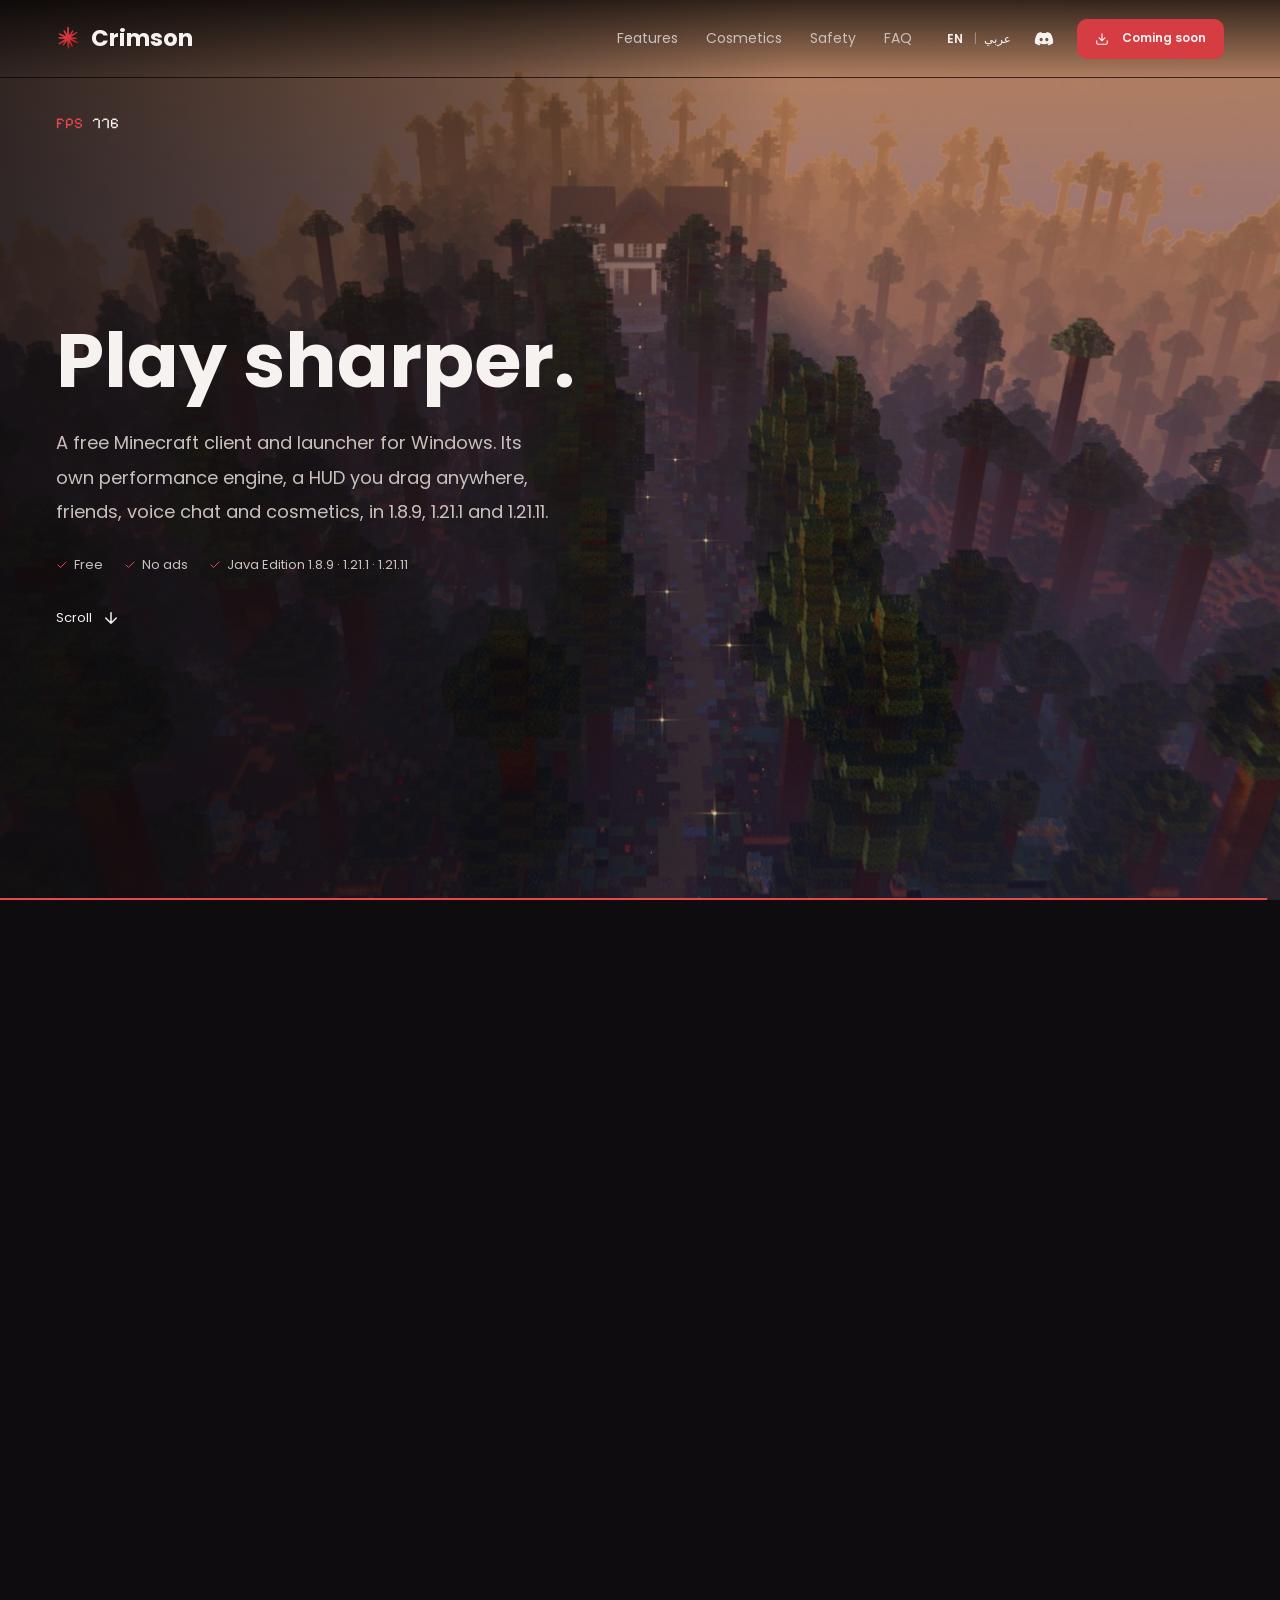
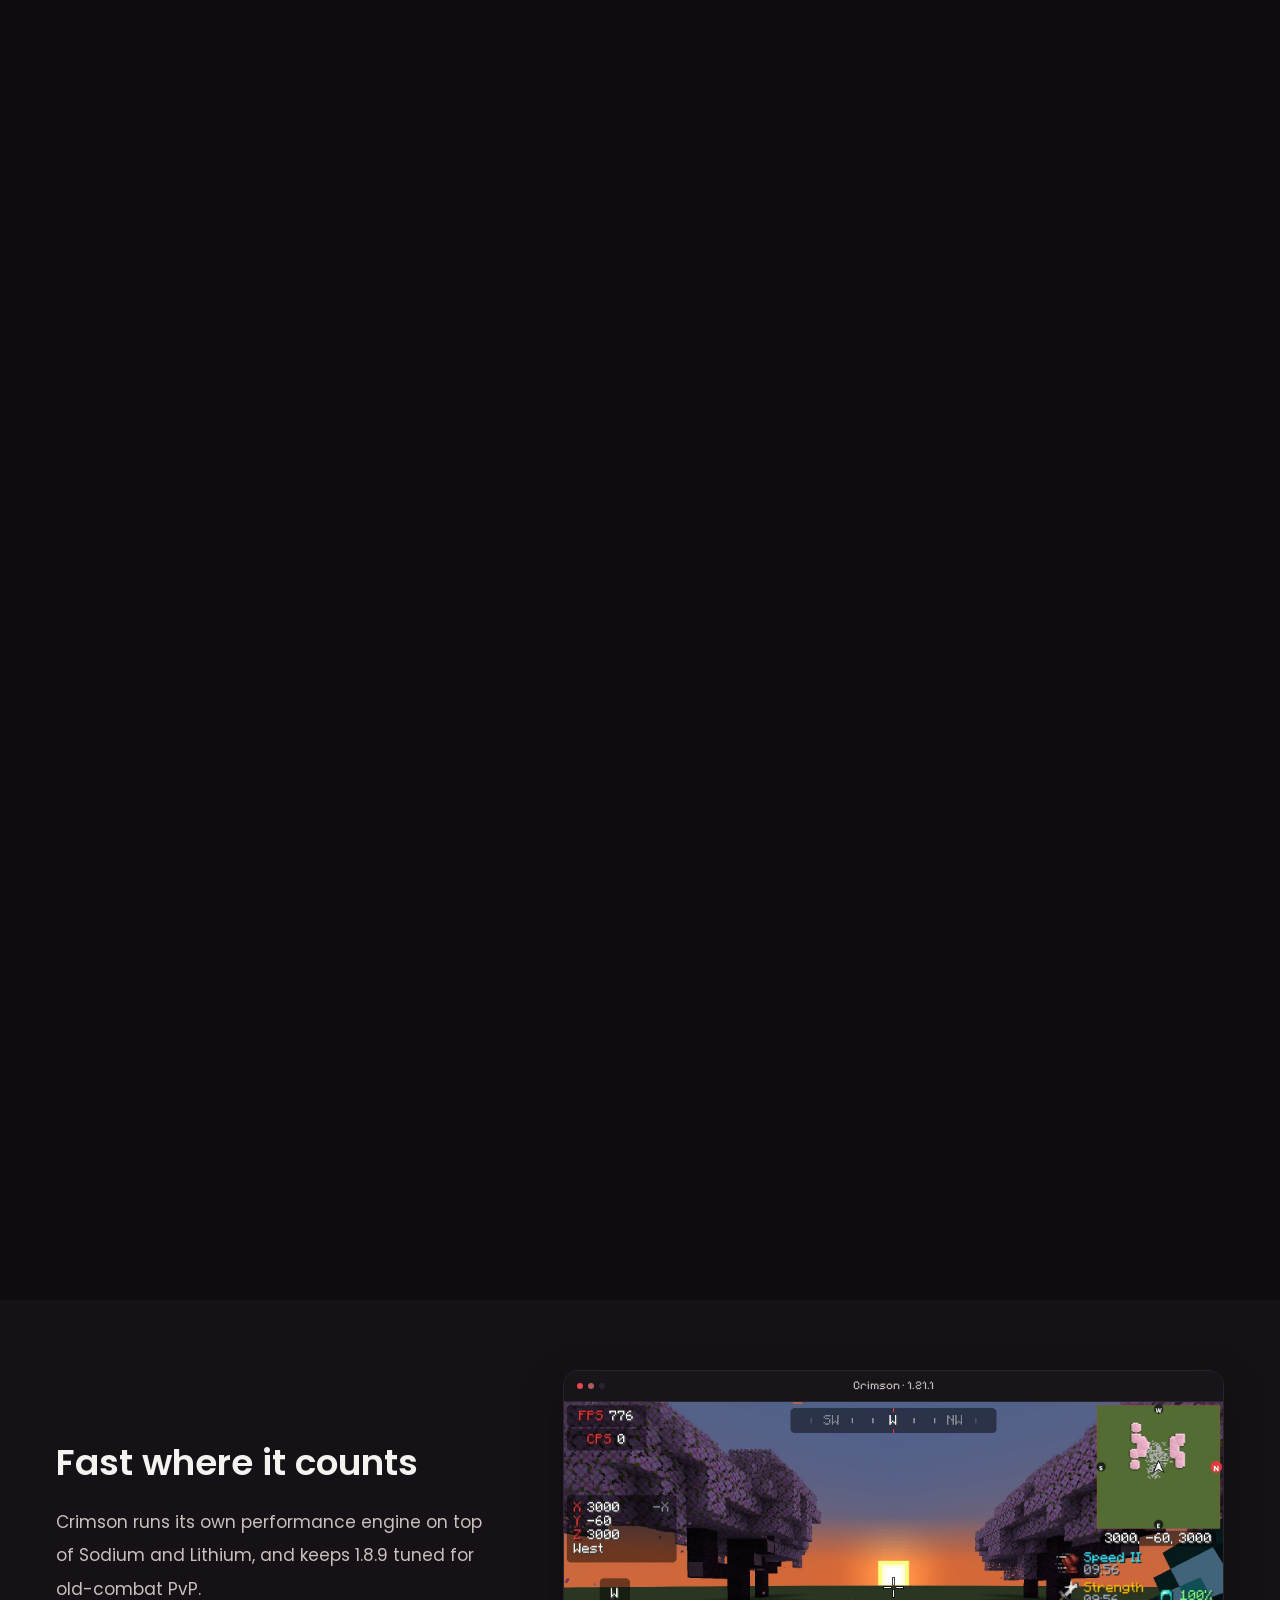
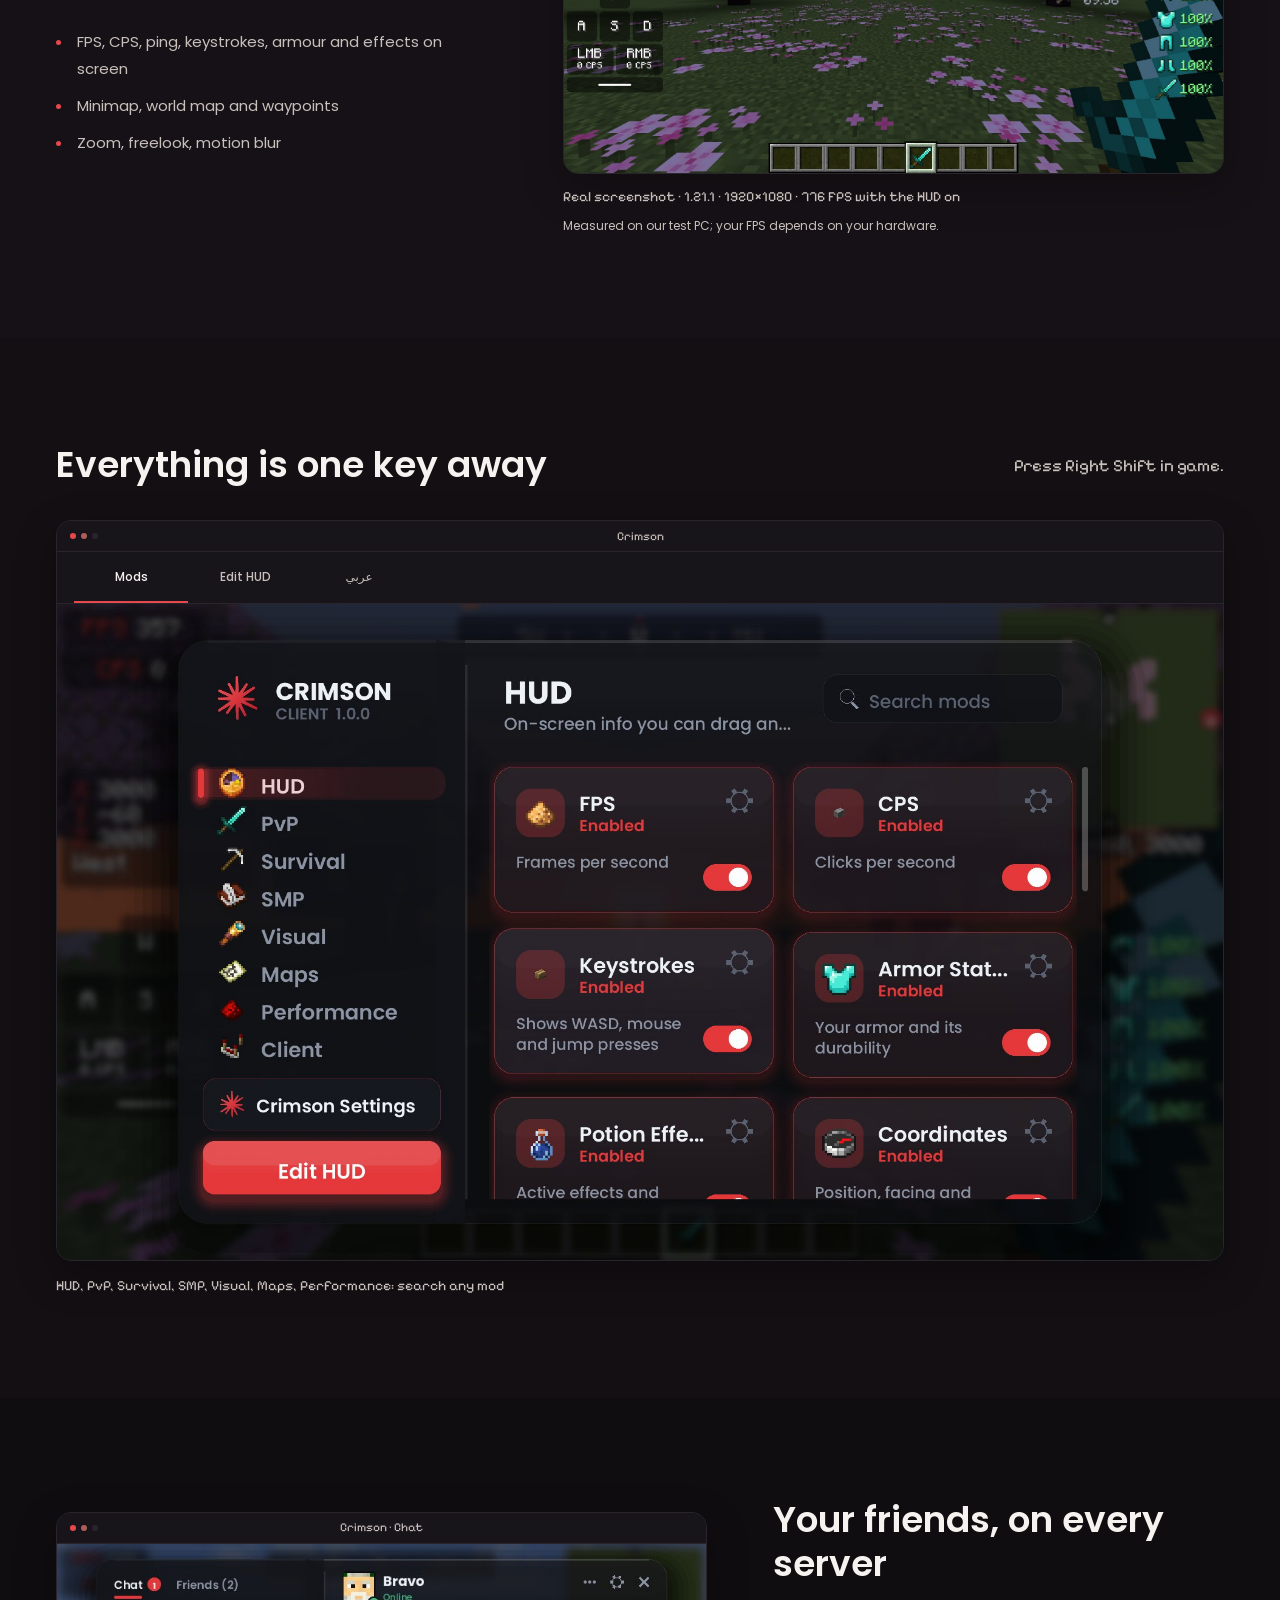
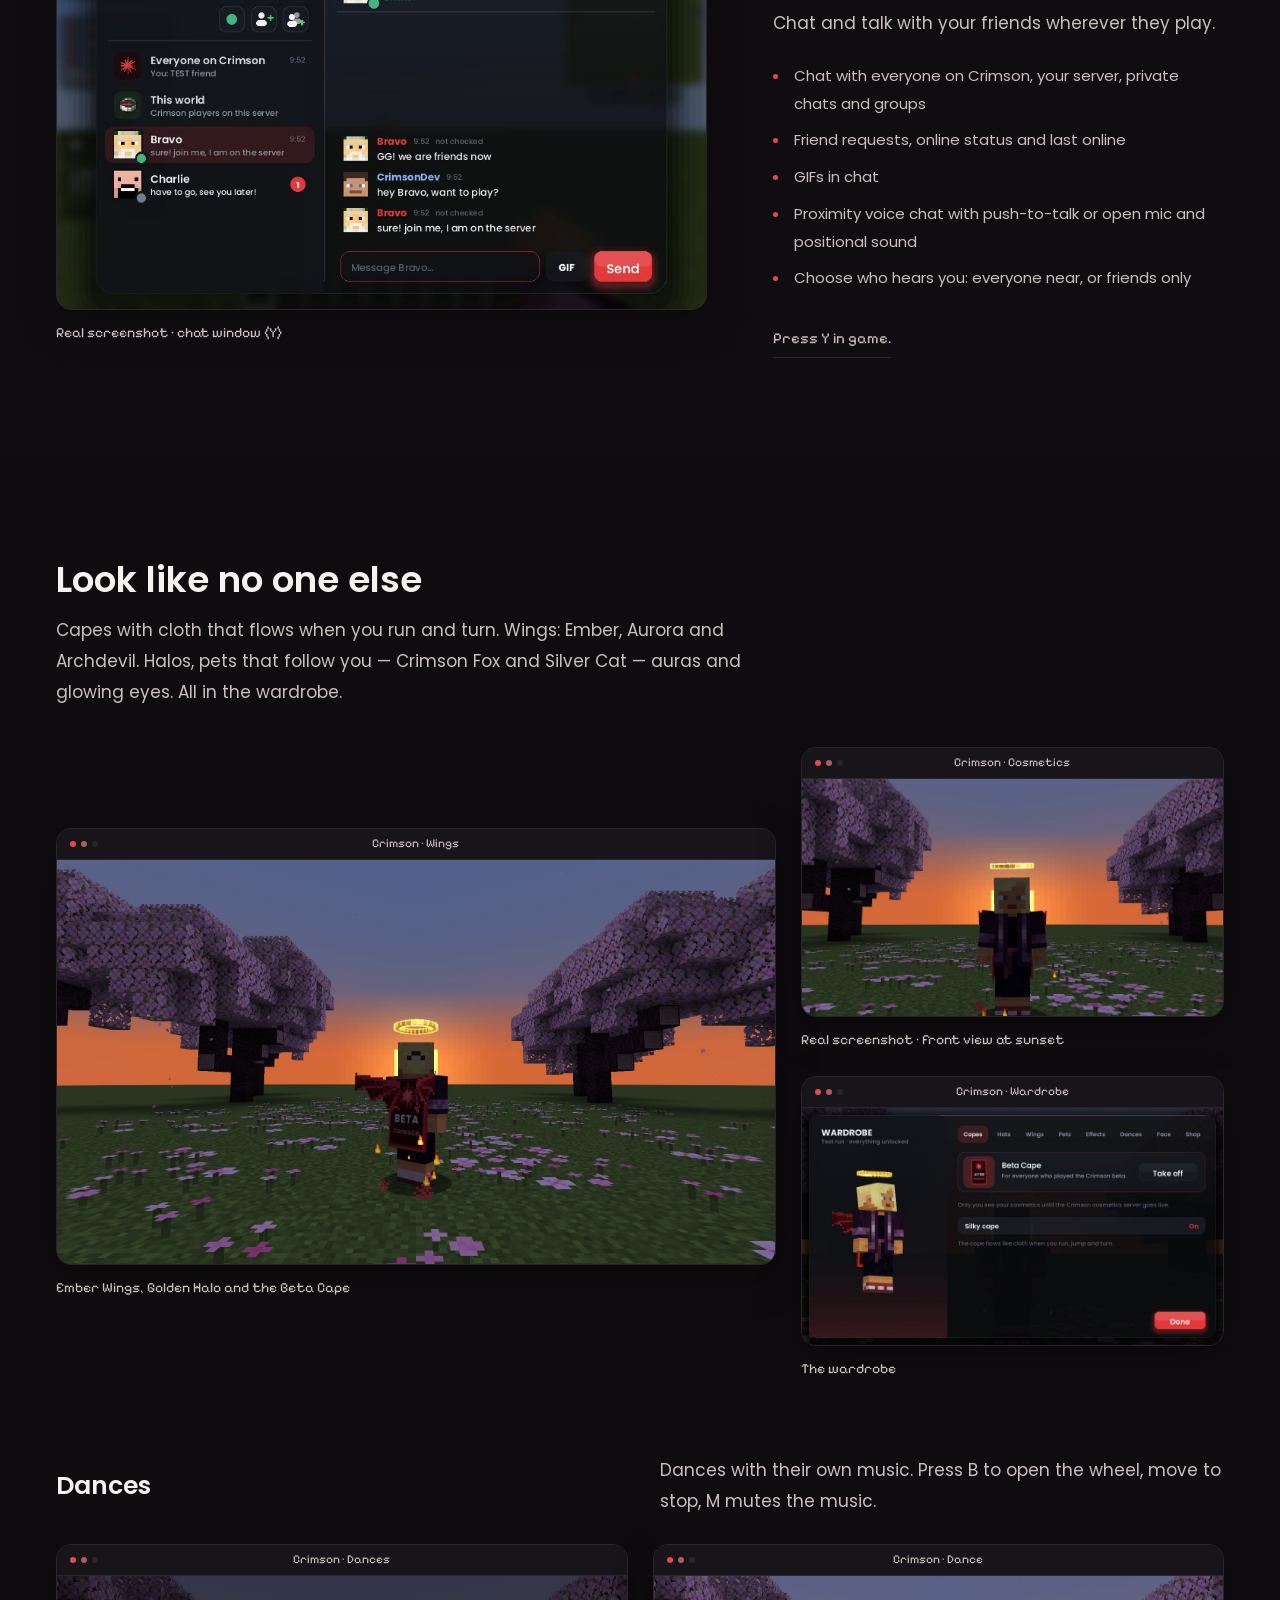
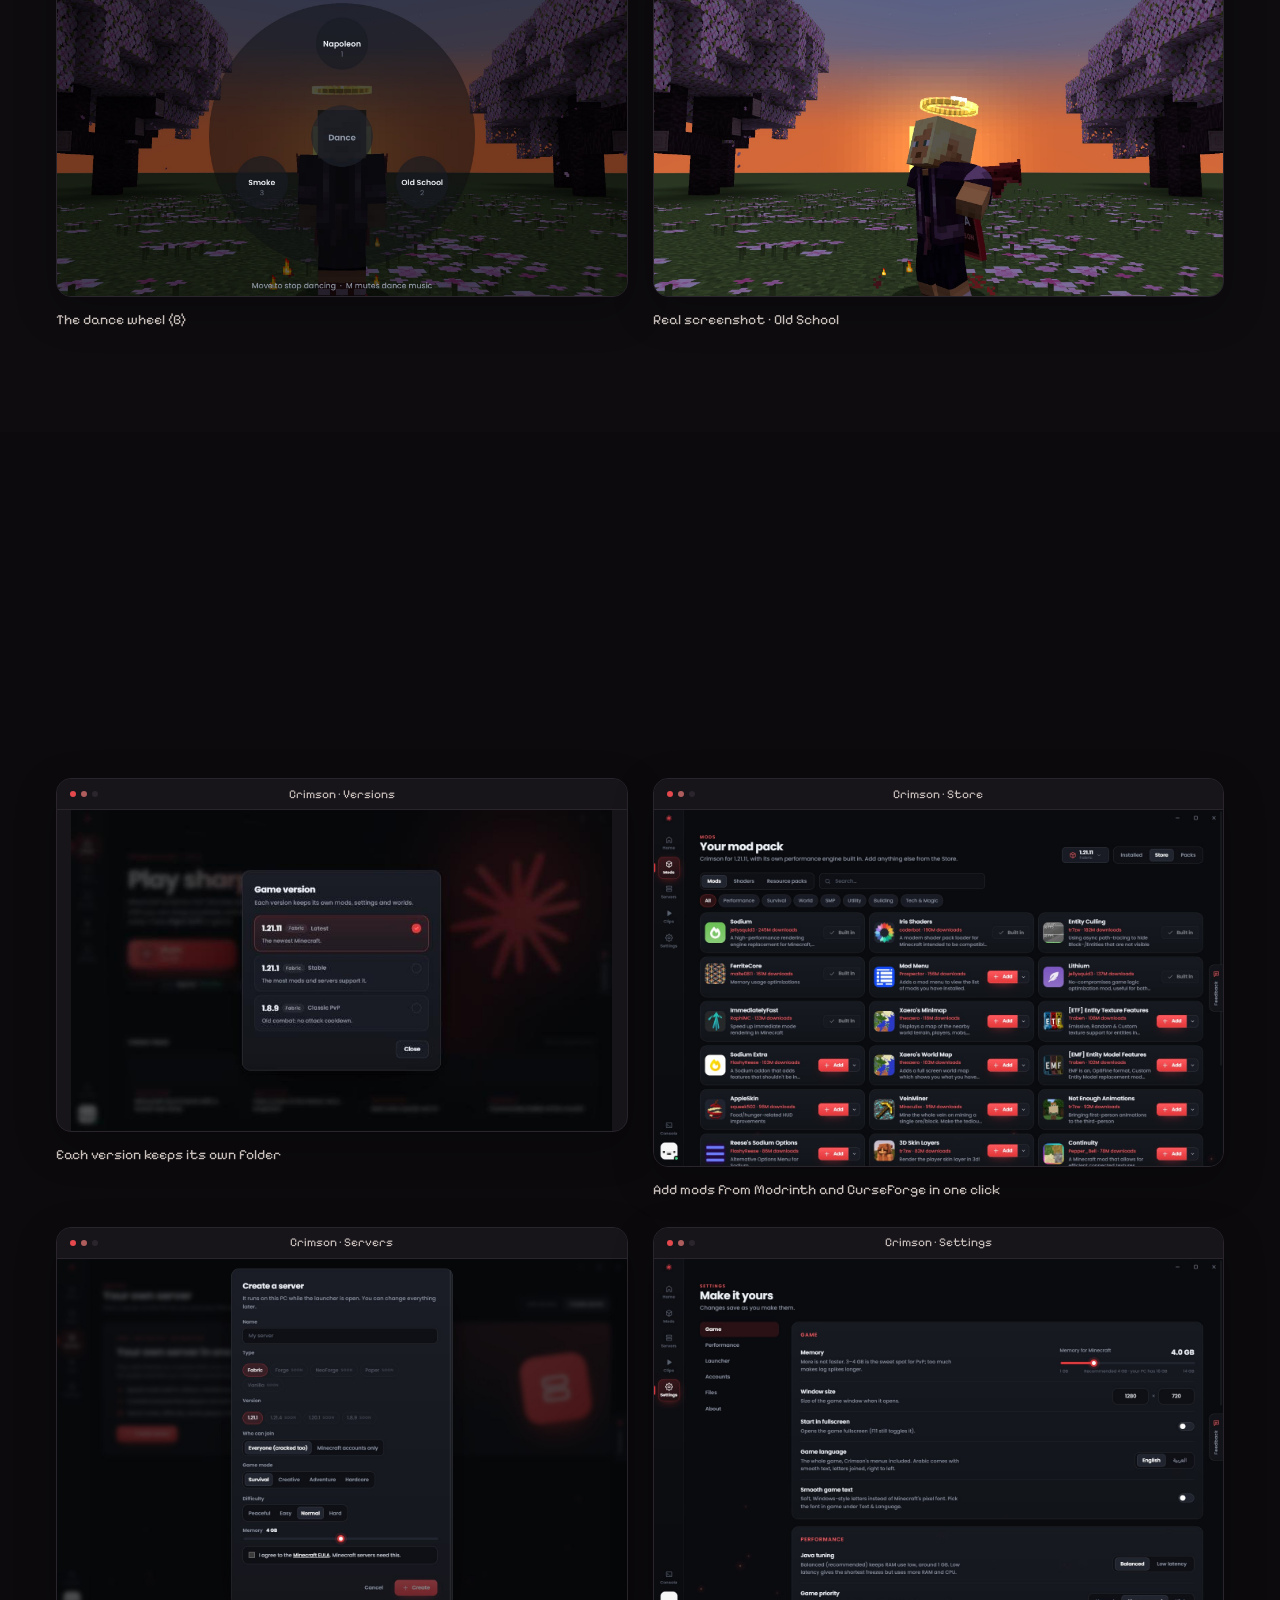
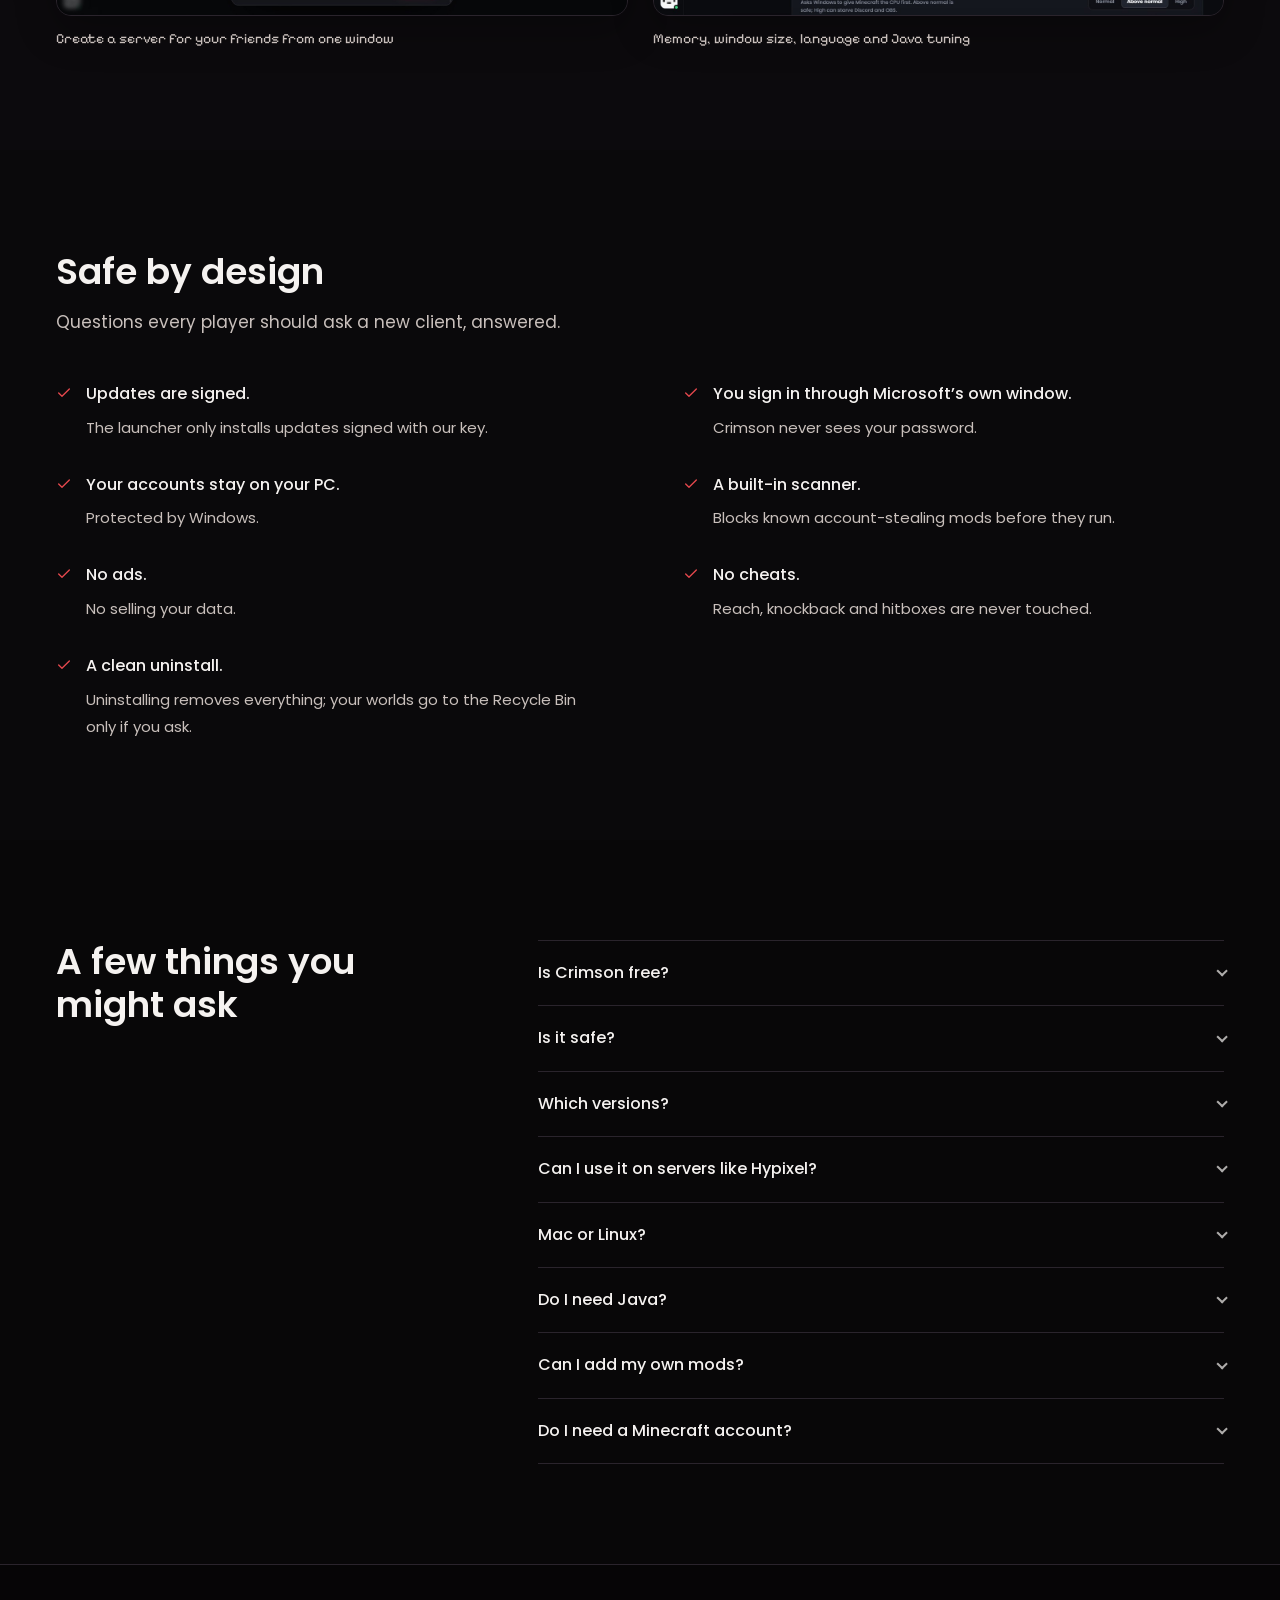
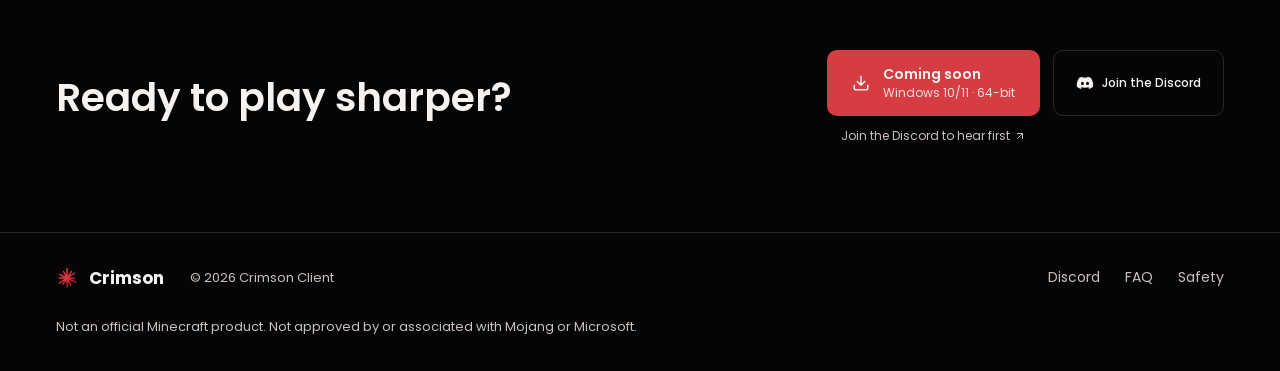
==== index.html @ 15b55b3f "Crimson Client website: the scroll film, English and Arabic Co-Authored-By: Claude Opus 5.5 <noreply" ====
<!doctype html>
<html lang="en" dir="ltr">
<head>
<meta charset="utf-8">
<meta name="viewport" content="width=device-width, initial-scale=1, viewport-fit=cover">
<title>Crimson Client: free Minecraft client for PvP (1.8.9, 1.21.1, 1.21.11)</title>
<meta name="description" content="A free Minecraft Java client and launcher for Windows. Performance, a customizable HUD, friends, voice chat and cosmetics. No ads. No cheats.">
<meta property="og:title" content="Crimson Client: free Minecraft client for PvP (1.8.9, 1.21.1, 1.21.11)">
<meta property="og:description" content="A free Minecraft Java client and launcher for Windows. Performance, a customizable HUD, friends, voice chat and cosmetics. No ads. No cheats.">
<meta property="og:type" content="website">
<meta property="og:image" content="media/film-end.jpg">
<meta name="twitter:card" content="summary_large_image">
<link rel="icon" type="image/png" href="img/crimson-logo.png">
<link rel="preconnect" href="https://fonts.googleapis.com">
<link rel="preconnect" href="https://fonts.gstatic.com" crossorigin>
<link rel="stylesheet" href="https://fonts.googleapis.com/css2?family=Noto+Sans+Arabic:wght@400;500;600;700&family=Pixelify+Sans&family=Poppins:wght@400;500;600;700&display=swap">
<link rel="stylesheet" href="css/site.css">
<link rel="preload" as="image" href="media/film-start.jpg">
</head>
<body>
<div class="crimson-site">
<a class="skip-link" href="#main" data-i18n="skip">Skip to content</a>

<header class="site-header over-film">
  <div class="container header-inner">
    <a href="#" class="brand" aria-label="Crimson"><img src="img/crimson-logo.png" alt="" width="24" height="24">Crimson</a>
    <nav class="header-nav" data-i18n-aria="navigation" aria-label="Main navigation">
      <a href="#features" data-i18n="nav.0">Features</a><a href="#cosmetics" data-i18n="nav.1">Cosmetics</a><a href="#safety" data-i18n="nav.2">Safety</a><a href="#faq" data-i18n="nav.3">FAQ</a>
    </nav>
    <div class="header-actions">
      <div class="language-control" data-i18n-aria="languageLabel" aria-label="Language">
        <button type="button" class="btn quiet-button language-button active" data-lang="en" lang="en" aria-pressed="true">EN</button><span class="language-divider" aria-hidden="true">|</span><button type="button" class="btn quiet-button language-button" data-lang="ar" lang="ar" aria-pressed="false">عربي</button>
      </div>
      <a class="icon-link" data-discord data-i18n-aria="discord" aria-label="Join the Discord" target="_blank" rel="noopener noreferrer"><svg viewBox="0 0 24 24" fill="currentColor" aria-hidden="true"><use href="#i-discord"/></svg></a>
      <div data-download="compact"></div>
      <button type="button" class="btn quiet-button mobile-menu-toggle" aria-expanded="false" aria-controls="mobile-navigation" data-i18n-aria="menu" aria-label="Open menu"><svg class="i-open" viewBox="0 0 24 24" aria-hidden="true"><use href="#i-menu"/></svg><svg class="i-close" viewBox="0 0 24 24" aria-hidden="true"><use href="#i-x"/></svg></button>
    </div>
  </div>
  <nav id="mobile-navigation" class="mobile-nav" hidden data-i18n-aria="menu" aria-label="Open menu">
    <a href="#features" data-i18n="nav.0">Features</a><a href="#cosmetics" data-i18n="nav.1">Cosmetics</a><a href="#safety" data-i18n="nav.2">Safety</a><a href="#faq" data-i18n="nav.3">FAQ</a>
    <a data-discord data-i18n="discord" target="_blank" rel="noopener noreferrer">Join the Discord</a>
    <div data-download="full"></div>
  </nav>
</header>

<main id="main">
  <!-- The scroll film: scrolling moves the camera from above the forest, down the road, into the house. -->
  <section class="scroll-film" data-i18n-aria="filmLabel" aria-label="Crimson Client film">
    <div class="film-stage">
      <img class="film-still film-media" src="media/film-start.jpg" data-i18n-alt="alt.filmStart" alt="Crimson film opening aerial forest view" width="1920" height="1080" fetchpriority="high">
      <video class="film-video film-media" muted playsinline preload="auto" aria-hidden="true"></video>
      <div class="film-scrim"></div>
      <div class="container film-intro hero">
        <div class="hero-inner">
          <div class="hud-counter" aria-hidden="true"><span>FPS</span>776</div>
          <h1 data-i18n="hero">Play sharper.</h1>
          <p class="hero-intro" data-i18n="intro">A free Minecraft client and launcher for Windows. Its own performance engine, a HUD you drag anywhere, friends, voice chat and cosmetics, in 1.8.9, 1.21.1 and 1.21.11.</p>
          <div class="hero-ticks">
            <span><svg viewBox="0 0 24 24" aria-hidden="true"><use href="#i-check"/></svg><span data-i18n="ticks.0">Free</span></span>
            <span><svg viewBox="0 0 24 24" aria-hidden="true"><use href="#i-check"/></svg><span data-i18n="ticks.1">No ads</span></span>
            <span><svg viewBox="0 0 24 24" aria-hidden="true"><use href="#i-check"/></svg><span data-i18n="ticks.2">Java Edition 1.8.9 · 1.21.1 · 1.21.11</span></span>
          </div>
          <div class="film-scroll-hint"><span data-i18n="scroll">Scroll</span><svg viewBox="0 0 24 24" aria-hidden="true"><use href="#i-arrow-down"/></svg></div>
        </div>
      </div>
      <div class="container film-captions">
        <p class="film-caption" data-i18n="filmCaptions.0">Its own performance engine.</p>
        <p class="film-caption" data-i18n="filmCaptions.1">A HUD you drag anywhere.</p>
        <p class="film-caption" data-i18n="filmCaptions.2">Friends, voice chat and cosmetics.</p>
      </div>
      <a class="film-hotspot" hidden data-i18n-aria="downloadWindows" aria-label="Download for Windows"></a>
      <div class="film-download-detail" hidden>
        <p data-i18n="windows">Windows 10/11 · 64-bit</p>
        <div class="film-download-note" role="status" hidden><span data-i18n="soon">Coming soon</span><a data-discord data-i18n="hearFirst" target="_blank" rel="noopener noreferrer">Join the Discord to hear first</a></div>
      </div>
      <div class="film-load-line" aria-hidden="true"></div>
    </div>
  </section>

  <section id="features" class="section performance-section">
    <div class="container feature-row">
      <div class="section-copy">
        <h2 data-i18n="performance">Fast where it counts</h2>
        <p data-i18n="performanceText">Crimson runs its own performance engine on top of Sodium and Lithium, and keeps 1.8.9 tuned for old-combat PvP.</p>
        <ul class="dot-list"><li data-i18n="performanceList.0">FPS, CPS, ping, keystrokes, armour and effects on screen</li><li data-i18n="performanceList.1">Minimap, world map and waypoints</li><li data-i18n="performanceList.2">Zoom, freelook, motion blur</li></ul>
      </div>
      <div class="media-column">
        <figure class="screenshot-figure"><div class="window-frame"><div class="window-bar" aria-hidden="true"><span class="window-dots"><i></i><i></i><i></i></span><span class="window-label" data-i18n="frameLabels.0">Crimson · 1.21.1</span><span class="window-end"></span></div><img class="game-screenshot" src="img/hud.jpg" data-i18n-alt="alt.hud" alt="Crimson HUD showing 776 FPS, keystrokes, armour, effects, compass and minimap" width="1920" height="1080" loading="lazy"></div><figcaption data-i18n="performanceCaption">Real screenshot · 1.21.1 · 1920×1080 · 776 FPS with the HUD on</figcaption></figure>
        <p class="measurement" data-i18n="measurement">Measured on our test PC; your FPS depends on your hardware.</p>
      </div>
    </div>
  </section>

  <section class="section menu-section">
    <div class="container">
      <div class="section-heading"><h2 data-i18n="menuTitle">Everything is one key away</h2><p data-i18n="menuSub">Press Right Shift in game.</p></div>
      <figure class="screenshot-figure"><div class="window-frame">
        <div class="window-bar" aria-hidden="true"><span class="window-dots"><i></i><i></i><i></i></span><span class="window-label" data-i18n="frameLabels.1">Crimson</span><span class="window-end"></span></div>
        <div class="tab-list" role="tablist" data-i18n-aria="menuTitle" aria-label="Everything is one key away">
          <button type="button" class="btn quiet-button tab-button" role="tab" id="game-tab-0" aria-controls="game-panel" aria-selected="true" tabindex="0" data-i18n="tabs.0">Mods</button>
          <button type="button" class="btn quiet-button tab-button" role="tab" id="game-tab-1" aria-controls="game-panel" aria-selected="false" tabindex="-1" data-i18n="tabs.1">Edit HUD</button>
          <button type="button" class="btn quiet-button tab-button" role="tab" id="game-tab-2" aria-controls="game-panel" aria-selected="false" tabindex="-1" data-i18n="tabs.2">عربي</button>
        </div>
        <div id="game-panel" role="tabpanel" aria-labelledby="game-tab-0" tabindex="0"><img class="game-screenshot tab-image" src="img/mod-menu.jpg" data-i18n-alt="alt.mods" alt="Crimson mod menu with searchable HUD, PvP, survival and performance categories" width="1920" height="1080" loading="lazy"></div>
      </div></figure>
      <p class="pixel-label tab-caption" data-i18n="tabCaptions.0">HUD, PvP, Survival, SMP, Visual, Maps, Performance: search any mod</p>
    </div>
  </section>

  <section class="section social-section">
    <div class="container feature-row image-first">
      <figure class="screenshot-figure"><div class="window-frame"><div class="window-bar" aria-hidden="true"><span class="window-dots"><i></i><i></i><i></i></span><span class="window-label" data-i18n="frameLabels.2">Crimson · Chat</span><span class="window-end"></span></div><img class="game-screenshot" src="img/chat.jpg" data-i18n-alt="alt.chat" alt="Crimson chat with friends, server conversations and private messages" width="854" height="480" loading="lazy"></div><figcaption data-i18n="socialCaption">Real screenshot · chat window (Y)</figcaption></figure>
      <div class="section-copy">
        <h2 data-i18n="socialTitle">Your friends, on every server</h2>
        <p data-i18n="socialText">Chat and talk with your friends wherever they play.</p>
        <ul class="dot-list"><li data-i18n="socialList.0">Chat with everyone on Crimson, your server, private chats and groups</li><li data-i18n="socialList.1">Friend requests, online status and last online</li><li data-i18n="socialList.2">GIFs in chat</li><li data-i18n="socialList.3">Proximity voice chat with push-to-talk or open mic and positional sound</li><li data-i18n="socialList.4">Choose who hears you: everyone near, or friends only</li></ul>
        <div class="pixel-label key-note" data-i18n="socialKey">Press Y in game.</div>
      </div>
    </div>
  </section>

  <section id="cosmetics" class="section cosmetics-section">
    <div class="container">
      <div class="section-heading cosmetics-intro"><h2 data-i18n="cosmeticsTitle">Look like no one else</h2><p data-i18n="cosmeticsText">Capes with cloth that flows when you run and turn. Wings: Ember, Aurora and Archdevil. Halos, pets that follow you — Crimson Fox and Silver Cat — auras and glowing eyes. All in the wardrobe.</p></div>
      <div class="cosmetics-layout">
        <figure class="screenshot-figure"><div class="window-frame"><div class="window-bar" aria-hidden="true"><span class="window-dots"><i></i><i></i><i></i></span><span class="window-label" data-i18n="frameLabels.3">Crimson · Wings</span><span class="window-end"></span></div><img class="game-screenshot" src="img/wings.jpg" data-i18n-alt="alt.wings" alt="Minecraft player wearing Crimson wings in a cherry grove" width="1920" height="1080" loading="lazy"></div><figcaption data-i18n="wingsCaption">Ember Wings, Golden Halo and the Beta Cape</figcaption></figure>
        <div class="cosmetics-stack">
          <figure class="screenshot-figure"><div class="window-frame"><div class="window-bar" aria-hidden="true"><span class="window-dots"><i></i><i></i><i></i></span><span class="window-label" data-i18n="frameLabels.4">Crimson · Cosmetics</span><span class="window-end"></span></div><img class="game-screenshot" src="img/cosmetics.jpg" data-i18n-alt="alt.cosmetics" alt="Minecraft player showing a halo, cape and cosmetic effects" width="1920" height="1080" loading="lazy"></div><figcaption data-i18n="cosmeticsCaption">Real screenshot · front view at sunset</figcaption></figure>
          <figure class="screenshot-figure"><div class="window-frame"><div class="window-bar" aria-hidden="true"><span class="window-dots"><i></i><i></i><i></i></span><span class="window-label" data-i18n="frameLabels.5">Crimson · Wardrobe</span><span class="window-end"></span></div><img class="game-screenshot" src="img/wardrobe.jpg" data-i18n-alt="alt.wardrobe" alt="Crimson wardrobe with the Beta Cape on the player preview" width="1920" height="1080" loading="lazy"></div><figcaption data-i18n="wardrobeCaption">The wardrobe</figcaption></figure>
        </div>
      </div>
      <div class="dances-heading"><h3 data-i18n="dancesTitle">Dances</h3><p data-i18n="dancesText">Dances with their own music. Press B to open the wheel, move to stop, M mutes the music.</p></div>
      <div class="paired-windows">
        <figure class="screenshot-figure"><div class="window-frame"><div class="window-bar" aria-hidden="true"><span class="window-dots"><i></i><i></i><i></i></span><span class="window-label" data-i18n="frameLabels.6">Crimson · Dances</span><span class="window-end"></span></div><img class="game-screenshot" src="img/dance-wheel.jpg" data-i18n-alt="alt.wheel" alt="Crimson dance wheel with selectable dances" width="1920" height="1080" loading="lazy"></div><figcaption data-i18n="danceWheelCaption">The dance wheel (B)</figcaption></figure>
        <figure class="screenshot-figure"><div class="window-frame"><div class="window-bar" aria-hidden="true"><span class="window-dots"><i></i><i></i><i></i></span><span class="window-label" data-i18n="frameLabels.7">Crimson · Dance</span><span class="window-end"></span></div><img class="game-screenshot" src="img/dance.jpg" data-i18n-alt="alt.dance" alt="Player dancing Old School with a halo and wings at sunset" width="1920" height="1080" loading="lazy"></div><figcaption data-i18n="danceCaption">Real screenshot · Old School</figcaption></figure>
      </div>
    </div>
  </section>

  <section class="section launcher-section">
    <div class="container">
      <div class="launcher-heading">
        <div><h2 data-i18n="launcherTitle">The launcher</h2><p data-i18n="launcherText">Pick a version, add mods, press Play.</p></div>
        <ul class="dot-list"><li data-i18n="launcherList.0">Pick 1.8.9 (Classic PvP), 1.21.1 (Stable) or 1.21.11 (Latest), each with its own mods, settings and worlds</li><li data-i18n="launcherList.1">Add mods from Modrinth and CurseForge, or drop in your own jar</li><li data-i18n="launcherList.2">Performance pack on by default</li><li data-i18n="launcherList.3">Host a server for your friends from the launcher</li><li data-i18n="launcherList.4">Save clips of your best moments with F9</li></ul>
      </div>
      <div class="paired-windows launcher-windows">
        <figure class="screenshot-figure"><div class="window-frame"><div class="window-bar" aria-hidden="true"><span class="window-dots"><i></i><i></i><i></i></span><span class="window-label" data-i18n="frameLabels.8">Crimson · Versions</span><span class="window-end"></span></div><img class="game-screenshot" src="img/launcher-versions.jpg" data-i18n-alt="alt.versions" alt="Crimson launcher version picker: 1.21.11 Latest, 1.21.1 Stable, 1.8.9 Classic PvP" width="800" height="474" loading="lazy"></div><figcaption data-i18n="versionsCaption">Each version keeps its own folder</figcaption></figure>
        <figure class="screenshot-figure"><div class="window-frame"><div class="window-bar" aria-hidden="true"><span class="window-dots"><i></i><i></i><i></i></span><span class="window-label" data-i18n="launcherLabels.0">Crimson · Store</span><span class="window-end"></span></div><img class="game-screenshot wide" src="img/launcher-store.jpg" data-i18n-alt="alt.launcherStore" alt="Crimson launcher store with Modrinth and CurseForge mods" width="1440" height="900" loading="lazy"></div><figcaption data-i18n="launcherCaptions.0">Add mods from Modrinth and CurseForge in one click</figcaption></figure>
        <figure class="screenshot-figure"><div class="window-frame"><div class="window-bar" aria-hidden="true"><span class="window-dots"><i></i><i></i><i></i></span><span class="window-label" data-i18n="launcherLabels.1">Crimson · Servers</span><span class="window-end"></span></div><img class="game-screenshot wide" src="img/launcher-server.jpg" data-i18n-alt="alt.launcherServer" alt="Crimson launcher server creation window" width="1440" height="900" loading="lazy"></div><figcaption data-i18n="launcherCaptions.1">Create a server for your friends from one window</figcaption></figure>
        <figure class="screenshot-figure"><div class="window-frame"><div class="window-bar" aria-hidden="true"><span class="window-dots"><i></i><i></i><i></i></span><span class="window-label" data-i18n="launcherLabels.2">Crimson · Settings</span><span class="window-end"></span></div><img class="game-screenshot wide" src="img/launcher-settings.jpg" data-i18n-alt="alt.launcherSettings" alt="Crimson launcher memory, window, language and Java settings" width="1440" height="900" loading="lazy"></div><figcaption data-i18n="launcherCaptions.2">Memory, window size, language and Java tuning</figcaption></figure>
      </div>
    </div>
  </section>

  <section id="safety" class="section safety-section">
    <div class="container">
      <div class="section-heading"><h2 data-i18n="safetyTitle">Safe by design</h2><p data-i18n="safetySub">Questions every player should ask a new client, answered.</p></div>
      <ul class="safety-list">
        <li><svg viewBox="0 0 24 24" aria-hidden="true"><use href="#i-check"/></svg><div><strong data-i18n="safety.0.0">Updates are signed.</strong><p data-i18n="safety.0.1">The launcher only installs updates signed with our key.</p></div></li>
        <li><svg viewBox="0 0 24 24" aria-hidden="true"><use href="#i-check"/></svg><div><strong data-i18n="safety.1.0">You sign in through Microsoft’s own window.</strong><p data-i18n="safety.1.1">Crimson never sees your password.</p></div></li>
        <li><svg viewBox="0 0 24 24" aria-hidden="true"><use href="#i-check"/></svg><div><strong data-i18n="safety.2.0">Your accounts stay on your PC.</strong><p data-i18n="safety.2.1">Protected by Windows.</p></div></li>
        <li><svg viewBox="0 0 24 24" aria-hidden="true"><use href="#i-check"/></svg><div><strong data-i18n="safety.3.0">A built-in scanner.</strong><p data-i18n="safety.3.1">Blocks known account-stealing mods before they run.</p></div></li>
        <li><svg viewBox="0 0 24 24" aria-hidden="true"><use href="#i-check"/></svg><div><strong data-i18n="safety.4.0">No ads.</strong><p data-i18n="safety.4.1">No selling your data.</p></div></li>
        <li><svg viewBox="0 0 24 24" aria-hidden="true"><use href="#i-check"/></svg><div><strong data-i18n="safety.5.0">No cheats.</strong><p data-i18n="safety.5.1">Reach, knockback and hitboxes are never touched.</p></div></li>
        <li><svg viewBox="0 0 24 24" aria-hidden="true"><use href="#i-check"/></svg><div><strong data-i18n="safety.6.0">A clean uninstall.</strong><p data-i18n="safety.6.1">Uninstalling removes everything; your worlds go to the Recycle Bin only if you ask.</p></div></li>
      </ul>
    </div>
  </section>

  <section id="faq" class="section faq-section">
    <div class="container faq-layout">
      <h2 data-i18n="faqTitle">A few things you might ask</h2>
      <div class="faq-accordion">
        <details class="faq-item"><summary class="faq-trigger" data-i18n="faq.0.0">Is Crimson free?</summary><div class="faq-content" data-i18n="faq.0.1">Yes. The client, the launcher and every built-in mod are free.</div></details>
        <details class="faq-item"><summary class="faq-trigger" data-i18n="faq.1.0">Is it safe?</summary><div class="faq-content"><span data-i18n="faq.1.1">Updates are signed, you sign in through Microsoft, and accounts stay protected on your PC. A built-in scanner blocks known account-stealing mods. No ads or selling your data.</span><br><a href="#safety" class="safety-link" data-i18n="safetyLink">Read about safety</a></div></details>
        <details class="faq-item"><summary class="faq-trigger" data-i18n="faq.2.0">Which versions?</summary><div class="faq-content" data-i18n="faq.2.1">1.8.9, 1.21.1 and 1.21.11, Java Edition.</div></details>
        <details class="faq-item"><summary class="faq-trigger" data-i18n="faq.3.0">Can I use it on servers like Hypixel?</summary><div class="faq-content" data-i18n="faq.3.1">Crimson has no cheats and changes nothing about combat, so you can use it like any other client. Always follow each server’s rules.</div></details>
        <details class="faq-item"><summary class="faq-trigger" data-i18n="faq.4.0">Mac or Linux?</summary><div class="faq-content" data-i18n="faq.4.1">Windows only for now.</div></details>
        <details class="faq-item"><summary class="faq-trigger" data-i18n="faq.5.0">Do I need Java?</summary><div class="faq-content" data-i18n="faq.5.1">No, the launcher sets everything up.</div></details>
        <details class="faq-item"><summary class="faq-trigger" data-i18n="faq.6.0">Can I add my own mods?</summary><div class="faq-content" data-i18n="faq.6.1">Yes: Fabric mods for 1.21.x, and Legacy Fabric for 1.8.9.</div></details>
        <details class="faq-item"><summary class="faq-trigger" data-i18n="faq.7.0">Do I need a Minecraft account?</summary><div class="faq-content" data-i18n="faq.7.1">Sign in with your Microsoft account, like the official launcher.</div></details>
      </div>
    </div>
  </section>

  <section class="final-section">
    <div class="container final-inner">
      <h2 data-i18n="finalTitle">Ready to play sharper?</h2>
      <div class="final-actions">
        <div data-download="full"></div>
        <a class="btn quiet-button discord-button" data-discord target="_blank" rel="noopener noreferrer"><svg viewBox="0 0 24 24" fill="currentColor" aria-hidden="true"><use href="#i-discord"/></svg><span data-i18n="discord">Join the Discord</span></a>
      </div>
    </div>
  </section>
</main>

<footer class="site-footer">
  <div class="container">
    <div class="footer-top">
      <a href="#" class="brand footer-brand"><img src="img/crimson-logo.png" alt="" width="22" height="22" loading="lazy">Crimson</a>
      <span class="copyright" data-i18n="copyright">© 2026 Crimson Client</span>
      <nav class="footer-links"><a data-discord data-i18n="discordName" target="_blank" rel="noopener noreferrer">Discord</a><a href="#faq" data-i18n="nav.3">FAQ</a><a href="#safety" data-i18n="nav.2">Safety</a></nav>
    </div>
    <p class="disclaimer" data-i18n="disclaimer">Not an official Minecraft product. Not approved by or associated with Mojang or Microsoft.</p>
  </div>
</footer>
</div>

<svg width="0" height="0" style="position:absolute" aria-hidden="true">
  <symbol id="i-check" viewBox="0 0 24 24"><path d="M20 6 9 17l-5-5" fill="none" stroke="currentColor" stroke-width="2" stroke-linecap="round" stroke-linejoin="round"/></symbol>
  <symbol id="i-arrow-down" viewBox="0 0 24 24"><path d="M12 5v14M19 12l-7 7-7-7" fill="none" stroke="currentColor" stroke-width="2" stroke-linecap="round" stroke-linejoin="round"/></symbol>
  <symbol id="i-arrow-up-right" viewBox="0 0 24 24"><path d="M7 17 17 7M7 7h10v10" fill="none" stroke="currentColor" stroke-width="2" stroke-linecap="round" stroke-linejoin="round"/></symbol>
  <symbol id="i-download" viewBox="0 0 24 24"><path d="M21 15v4a2 2 0 0 1-2 2H5a2 2 0 0 1-2-2v-4M7 10l5 5 5-5M12 15V3" fill="none" stroke="currentColor" stroke-width="2" stroke-linecap="round" stroke-linejoin="round"/></symbol>
  <symbol id="i-menu" viewBox="0 0 24 24"><path d="M4 6h16M4 12h16M4 18h16" fill="none" stroke="currentColor" stroke-width="2" stroke-linecap="round"/></symbol>
  <symbol id="i-x" viewBox="0 0 24 24"><path d="M18 6 6 18M6 6l12 12" fill="none" stroke="currentColor" stroke-width="2" stroke-linecap="round"/></symbol>
  <symbol id="i-discord" viewBox="0 0 24 24"><path d="M19.7 5.1a18 18 0 0 0-4.5-1.4l-.6 1.2a16.6 16.6 0 0 0-5.2 0l-.6-1.2a18 18 0 0 0-4.5 1.4C1.5 9.2.7 13.2 1.1 17.1a18 18 0 0 0 5.5 2.8l1.1-1.8-1.7-.8.4-.3a13 13 0 0 0 11.2 0l.4.3-1.7.8 1.1 1.8a18 18 0 0 0 5.5-2.8c.5-4.5-.9-8.4-3.2-12ZM8.6 14.8c-1.1 0-1.9-1-1.9-2.2s.8-2.2 1.9-2.2 1.9 1 1.9 2.2-.8 2.2-1.9 2.2Zm6.8 0c-1.1 0-1.9-1-1.9-2.2s.8-2.2 1.9-2.2 1.9 1 1.9 2.2-.8 2.2-1.9 2.2Z"/></symbol>
</svg>

<script src="js/config.js"></script>
<script src="js/i18n.js"></script>
<script src="js/site.js"></script>
<script src="js/film.js"></script>
</body>
</html>
---- css/site.css ----
/* Crimson website. Crimson red on warm black, the same as the launcher and the game; Poppins, a pixel font for
   HUD-style labels, Noto Sans Arabic for Arabic. The page goes from the film's sunset down to night. */
:root {
  --background: oklch(0.158227 0.007056 314.6107); --foreground: oklch(0.962901 0.004196 56.3745);
  --card: oklch(0.197534 0.012695 307.7489); --border: oklch(0.270305 0.016914 317.6606);
  --primary: oklch(0.625565 0.193340 23.0261); --primary-pressed: oklch(0.502814 0.179572 22.8940);
  --secondary-text: oklch(0.813991 0.011611 45.6945);
  --sunset: oklch(0.776001 0.158964 59.2368); --night: oklch(0.116 0.004 313);
  --section-performance: oklch(0.185 0.013 326); --section-menu: oklch(0.176 0.01 323);
  --section-social: oklch(0.165 0.009 320); --section-cosmetics: oklch(0.158 0.008 317);
  --section-launcher: oklch(0.15 0.006 315); --section-safety: oklch(0.141 0.005 314);
  --section-faq: oklch(0.131 0.004 314); --shadow: oklch(0 0 0 / .28);
  --frame-shadow: 0 14px 40px var(--shadow); --font-pixel: 'Pixelify Sans', monospace;
  --hero-scrim: linear-gradient(90deg, rgba(14,12,15,.78) 0%, rgba(14,12,15,.40) 38%, transparent 62%);
  --film-black: #000; --film-hover: rgba(255,255,255,.06);
  --film-header: linear-gradient(180deg, rgba(0,0,0,.7), transparent);
  --film-bands: linear-gradient(180deg, var(--background), var(--film-black) 22%, var(--film-black) 78%, var(--background));
  --film-text-shadow: 0 2px 8px rgba(0,0,0,.8);
  --ease-out: cubic-bezier(.2,.7,.2,1);
  color-scheme: dark;
}
*, *::before, *::after { box-sizing: border-box; border: 0 solid var(--border); letter-spacing: 0; }
html { scroll-behavior: smooth; scroll-padding-top: 105px; -webkit-text-size-adjust: 100%; }
body { margin: 0; background: var(--background); color: var(--foreground); font-family: 'Poppins', system-ui, sans-serif; font-size: 16px; line-height: 1.8; }
img, video, svg { display: block; max-width: 100%; }
img { height: auto; }
a { color: inherit; text-decoration: none; }
button { font: inherit; color: inherit; background: none; cursor: pointer; padding: 0; }
button, a { -webkit-tap-highlight-color: transparent; }
:focus-visible { outline: 2px solid var(--primary); outline-offset: 5px; }
::selection { background: var(--primary-pressed); color: var(--foreground); }
[hidden] { display: none !important; }
[dir=rtl] { font-family: 'Noto Sans Arabic', system-ui, sans-serif; }
.crimson-site[dir=rtl] { font-size: 17px; }
h1, h2, h3, p, figure, ul { margin: 0; }
h1, h2, h3 { font-weight: 600; line-height: 1.2; }
h2 { font-size: 36px; } h3 { font-size: 25px; }
.container { width: min(1184px, calc(100% - 112px)); margin-inline: auto; }
.skip-link { position: fixed; inset-block-start: -100px; inset-inline-start: 20px; z-index: 100; background: var(--card); padding: 12px 20px; }
.skip-link:focus { inset-block-start: 10px; }

/* Buttons */
.btn { display: inline-flex; align-items: center; justify-content: center; gap: 8px; white-space: nowrap; border-radius: 10px; font-size: 14px; font-weight: 500; transition: color .2s, background-color .2s, border-color .2s; }
.btn svg { width: 18px; height: 18px; flex-shrink: 0; }
.crimson-button { background: var(--primary); color: var(--foreground); border: 1px solid var(--primary); min-height: 48px; font-weight: 600; }
.crimson-button:hover { background: var(--primary-pressed); border-color: var(--primary-pressed); }
.crimson-button.unavailable, .crimson-button.unavailable:hover { cursor: default; background: color-mix(in oklch, var(--primary) 68%, var(--primary-pressed)); border-color: transparent; }
.quiet-button { color: var(--foreground); background: transparent; }
.quiet-button:hover { background: var(--card); }
.download-control { display: flex; flex-direction: column; align-items: stretch; }
.download-button { height: 66px; padding: 12px 24px; gap: 13px; text-align: start; }
.download-button span { display: flex; flex-direction: column; line-height: 1.2; }
.download-button small { display: block; font-size: 12px; font-weight: 400; margin-top: 3px; opacity: .9; }
.download-button.compact { height: 40px; min-height: 40px; padding: 0 17px; font-size: 12px; }
.download-button.compact svg { width: 14px; height: 14px; }
.download-note { margin-top: 9px; display: flex; gap: 4px; align-items: center; justify-content: center; font-size: 12px; color: var(--secondary-text); }
.download-note svg { width: 12px; height: 12px; }
.download-note:hover { color: var(--primary); }
.phone-note { display: none; }

/* Header */
.site-header { position: sticky; inset-block-start: 0; z-index: 40; height: 78px; background: var(--background); border-bottom: 1px solid var(--border); transition: background .2s; }
.site-header.scrolled { background: color-mix(in oklch, var(--background) 90%, transparent); backdrop-filter: blur(16px); }
.site-header.over-film { background: var(--film-header); border-color: transparent; backdrop-filter: none; }
.header-inner { height: 100%; display: flex; align-items: center; gap: 32px; }
.brand { display: flex; align-items: center; gap: 11px; font-size: 23px; font-weight: 700; font-family: 'Poppins', sans-serif; }
.brand img { width: 24px; height: 24px; object-fit: contain; }
.header-nav { margin-inline-start: auto; display: flex; align-items: center; gap: 28px; }
.header-nav a { font-size: 14px; color: var(--secondary-text); transition: color .2s; }
.header-nav a:hover, .footer-links a:hover { color: var(--primary); }
.header-actions { display: flex; align-items: center; gap: 18px; }
.language-control { display: flex; align-items: center; gap: 7px; white-space: nowrap; color: var(--secondary-text); }
.language-button { min-width: 23px; height: 32px; font-size: 12px; border-radius: 0; font-weight: 400; }
.language-button:hover { background: transparent; color: var(--foreground); }
.language-button.active { color: var(--foreground); font-weight: 600; }
.language-divider { opacity: .55; font-size: 12px; }
.icon-link { display: flex; align-items: center; justify-content: center; width: 30px; height: 36px; cursor: pointer; }
.icon-link svg { width: 20px; height: 20px; }
.icon-link:hover { color: var(--primary); }
.mobile-menu-toggle { display: none; }
.mobile-menu-toggle .i-close { display: none; }
.mobile-menu-toggle[aria-expanded=true] .i-open { display: none; }
.mobile-menu-toggle[aria-expanded=true] .i-close { display: block; }
.mobile-menu-toggle svg { width: 22px; height: 22px; }
.mobile-nav { position: absolute; inset-block-start: 68px; inset-inline: 0; background: var(--background); padding: 20px; border-bottom: 1px solid var(--border); display: flex; flex-direction: column; gap: 6px; }
.mobile-nav > a { padding: 12px 0; cursor: pointer; }

/* The scroll film */
.scroll-film { position: relative; height: 500vh; margin-top: -78px; }
.film-stage { position: sticky; top: 0; height: 100vh; height: 100svh; overflow: hidden; isolation: isolate; background: var(--film-bands); }
.film-media { position: absolute; display: block; max-width: none; }
.film-video { opacity: 0; background: var(--film-black); }
.film-ready .film-video { opacity: 1; }
.film-ready .film-still { visibility: hidden; }
.film-scrim { position: absolute; inset: 0; background: var(--hero-scrim); pointer-events: none; }
[dir=rtl] .film-scrim { transform: scaleX(-1); }
.hero { position: relative; }
.film-intro.hero { position: absolute; inset: 0; height: 100%; z-index: 2; }
.hero-inner { height: 100%; display: flex; flex-direction: column; justify-content: center; align-items: flex-start; padding-top: 110px; padding-bottom: 60px; }
.hud-counter { position: absolute; top: 110px; display: flex; gap: 9px; font-family: var(--font-pixel); font-size: 15px; }
.hud-counter span { color: var(--primary); }
.hero h1 { font-size: 76px; font-weight: 700; line-height: 1.08; max-width: 640px; }
[dir=rtl] .hero h1 { font-size: 68px; line-height: 1.35; }
.hero-intro { font-size: 18px; line-height: 1.9; max-width: 505px; margin-top: 24px; color: var(--secondary-text); }
[dir=rtl] .hero-intro { line-height: 2; }
.hero-ticks { display: flex; flex-wrap: wrap; gap: 21px; margin-top: 24px; color: var(--secondary-text); font-size: 13px; }
.hero-ticks > span { display: flex; align-items: center; gap: 6px; }
.hero-ticks svg { width: 12px; height: 12px; color: var(--primary); }
.film-scroll-hint { display: flex; gap: 10px; align-items: center; font-size: 13px; margin-top: 30px; }
.film-scroll-hint svg { width: 18px; height: 18px; animation: film-bob 2s ease-in-out infinite; }
.film-captions { position: absolute; inset-inline: 0; bottom: 12%; pointer-events: none; }
.film-caption { position: absolute; inset-inline-start: 0; bottom: 0; opacity: 0; visibility: hidden; font-size: 25px; font-weight: 500; text-shadow: var(--film-text-shadow); max-width: 85%; }
.film-hotspot { position: absolute; z-index: 5; display: block; border-radius: 12px; cursor: pointer; transition: background-color .2s; animation: film-detail-in .35s ease; }
.film-hotspot:hover { background: var(--film-hover); }
.film-hotspot:focus-visible { outline: 3px solid var(--primary); outline-offset: 5px; }
.film-download-detail { position: absolute; z-index: 5; text-align: center; font-size: 12px; color: var(--secondary-text); text-shadow: var(--film-text-shadow); animation: film-detail-in .35s ease; }
.film-download-note { display: flex; flex-direction: column; align-items: center; gap: 4px; margin-top: 6px; padding: 8px; background: var(--background); border: 1px solid var(--border); border-radius: 8px; text-shadow: none; }
.film-download-note a { color: var(--primary); min-height: 40px; display: flex; align-items: center; cursor: pointer; }
.film-load-line { position: absolute; bottom: 0; left: 0; height: 2px; width: 100%; background: var(--primary); transform-origin: left; transform: scaleX(0); z-index: 8; transition: transform .15s linear; }
.film-ready .film-load-line { display: none; }
.film-reduced { height: 100vh; height: 100svh; }
.film-reduced .film-stage { position: relative; }
.film-reduced .hero-intro, .film-reduced .hero-ticks, .film-reduced .hud-counter, .film-reduced .film-scroll-hint { display: none; }
.film-reduced .hero-inner { justify-content: flex-start; padding-top: 150px; }
.film-reduced .hero h1 { font-size: 48px; }
.film-reduced .film-scrim { opacity: .6; }
@keyframes film-bob { 0%, 100% { transform: translateY(0); } 50% { transform: translateY(5px); } }
@keyframes film-detail-in { from { opacity: 0; } to { opacity: 1; } }

/* Sections */
.section { padding-block: 100px; }
.performance-section { background: var(--section-performance); padding-top: 70px; }
.menu-section { background: var(--section-menu); }
.social-section { background: var(--section-social); }
.cosmetics-section { background: var(--section-cosmetics); }
.launcher-section { background: var(--section-launcher); }
.safety-section { background: var(--section-safety); }
.faq-section { background: var(--section-faq); }
.feature-row { display: grid; grid-template-columns: .88fr 1.32fr; gap: 66px; align-items: center; }
.feature-row.image-first { grid-template-columns: 1.3fr .9fr; }
.section-copy h2 { margin-bottom: 22px; }
.section-copy p { font-size: 17px; color: var(--secondary-text); line-height: 1.95; }
.dot-list { list-style: disc; padding-inline-start: 17px; margin: 22px 0 0; color: var(--secondary-text); font-size: 15px; line-height: 1.85; }
.dot-list li { padding-inline-start: 4px; margin-bottom: 9px; }
.dot-list li::marker { color: var(--primary); }
.pixel-label { font-family: var(--font-pixel); color: var(--secondary-text); font-size: 15px; }
.key-note { display: inline-block; border-bottom: 1px solid var(--border); margin-top: 24px; padding-bottom: 5px; }
.window-frame { overflow: hidden; border: 1px solid var(--border); border-radius: 15px; background: var(--card); box-shadow: var(--frame-shadow); }
.window-bar { height: 31px; padding-inline: 13px; display: flex; align-items: center; justify-content: space-between; border-bottom: 1px solid var(--border); background: var(--card); }
.window-dots { display: flex; gap: 5px; width: 35px; }
.window-dots i { width: 6px; height: 6px; background: var(--border); border-radius: 50%; }
.window-dots i:first-child { background: var(--primary); }
.window-dots i:nth-child(2) { background: color-mix(in oklch, var(--sunset) 65%, var(--card)); }
.window-label { font-size: 12px; color: var(--secondary-text); font-family: var(--font-pixel); }
.window-end { width: 35px; }
.game-screenshot { width: 100%; height: auto; aspect-ratio: 16/9; object-fit: contain; display: block; }
.game-screenshot.wide { aspect-ratio: 16/10; }
.screenshot-figure figcaption { font-family: var(--font-pixel); color: var(--secondary-text); font-size: 14px; line-height: 1.6; margin-top: 12px; }
.measurement { font-size: 12px; color: var(--secondary-text); margin-top: 7px; }
.section-heading { margin-bottom: 34px; }
.section-heading p { font-size: 17px; color: var(--secondary-text); margin-top: 14px; }
.menu-section .section-heading { display: flex; align-items: flex-end; justify-content: space-between; gap: 30px; }
.menu-section .section-heading p { font-family: var(--font-pixel); font-size: 17px; margin-bottom: 5px; }
.tab-list { display: flex; border-bottom: 1px solid var(--border); padding-inline: 17px; background: var(--card); }
.tab-button { border-radius: 0; height: 51px; min-width: 114px; padding-inline: 22px; border-bottom: 2px solid transparent; font-size: 12px; color: var(--secondary-text); }
.tab-button:hover { background: transparent; color: var(--foreground); }
.tab-button[aria-selected=true] { border-bottom-color: var(--primary); color: var(--foreground); }
[dir=rtl] .tab-button { font-family: 'Noto Sans Arabic', sans-serif; }
.tab-image { animation: tab-switch .2s ease; }
.tab-caption { min-height: 21px; margin-top: 12px; font-size: 14px; }
@keyframes tab-switch { from { opacity: .65; } to { opacity: 1; } }
.cosmetics-intro { max-width: 710px; margin-bottom: 40px; }
.cosmetics-layout { display: grid; grid-template-columns: 1.7fr 1fr; gap: 25px; align-items: start; }
.cosmetics-layout > .screenshot-figure { align-self: center; }
.cosmetics-layout > .screenshot-figure .game-screenshot { aspect-ratio: auto; }
.cosmetics-stack { display: grid; gap: 24px; }
.dances-heading { display: grid; grid-template-columns: 1fr 1fr; gap: 40px; align-items: center; margin-top: 75px; margin-bottom: 28px; }
.dances-heading p { color: var(--secondary-text); font-size: 17px; }
.paired-windows { display: grid; grid-template-columns: 1fr 1fr; gap: 25px; }
.launcher-heading { display: grid; grid-template-columns: .9fr 1.3fr; gap: 66px; margin-bottom: 35px; }
.launcher-heading .dot-list { margin: 0; }
.launcher-heading p { font-size: 17px; margin-top: 17px; color: var(--secondary-text); }
.safety-section .section-heading { margin-bottom: 42px; }
.safety-list { display: grid; grid-template-columns: 1fr 1fr; gap: 30px 85px; list-style: none; margin: 0; padding: 0; }
.safety-list li { display: flex; align-items: flex-start; gap: 14px; }
.safety-list svg { width: 16px; height: 16px; flex-shrink: 0; margin-top: 5px; color: var(--primary); }
.safety-list strong { font-weight: 500; font-size: 16px; }
.safety-list p { font-size: 15px; color: var(--secondary-text); margin-top: 5px; }
.faq-layout { display: grid; grid-template-columns: .85fr 1.4fr; gap: 65px; }
.faq-layout h2 { max-width: 330px; }
.faq-accordion { border-top: 1px solid var(--border); }
.faq-item { border-bottom: 1px solid var(--border); }
.faq-trigger { list-style: none; cursor: pointer; display: flex; justify-content: space-between; align-items: center; gap: 20px; font-size: 16px; font-weight: 500; padding-block: 19px; line-height: 1.65; text-align: start; transition: color .2s; }
.faq-trigger::-webkit-details-marker { display: none; }
.faq-trigger::after { content: ''; flex-shrink: 0; width: 8px; height: 8px; border-right: 2px solid currentColor; border-bottom: 2px solid currentColor; transform: rotate(45deg) translateY(-3px); transition: transform .2s; opacity: .7; }
.faq-item[open] .faq-trigger::after { transform: rotate(-135deg) translateY(-3px); }
.faq-trigger:hover { color: var(--primary); }
.faq-content { color: var(--secondary-text); font-size: 15px; line-height: 1.9; padding-bottom: 19px; }
.safety-link { color: var(--primary); display: inline-block; margin-top: 8px; }
.final-section { background: var(--night); padding-block: 85px; border-top: 1px solid var(--border); }
.final-inner { display: flex; align-items: center; justify-content: space-between; gap: 35px; }
.final-inner h2 { font-size: 39px; }
.final-actions { display: flex; align-items: flex-start; gap: 13px; }
.discord-button { height: 66px; border: 1px solid var(--border); padding-inline: 22px; font-size: 12px; cursor: pointer; }
.site-footer { background: var(--night); padding-block: 30px 32px; border-top: 1px solid var(--border); }
.footer-top { display: flex; align-items: center; gap: 26px; }
.footer-brand { font-size: 17px; }
.footer-brand img { width: 22px; height: 22px; }
.copyright { color: var(--secondary-text); font-size: 13px; }
.footer-links { margin-inline-start: auto; display: flex; gap: 25px; font-size: 14px; color: var(--secondary-text); }
.footer-links a { cursor: pointer; }
.disclaimer { font-size: 13px; color: var(--secondary-text); margin-top: 22px; }

/* Rise on scroll (only once the script runs, never for reduced motion) */
.scroll-reveal { transition: opacity 700ms var(--ease-out), transform 700ms var(--ease-out); transition-delay: var(--reveal-delay, 0ms); }
.scroll-reveal.reveal-pending { opacity: 0; transform: translateY(28px); }

@media (max-width: 1100px) {
  .container { width: calc(100% - 64px); }
  .header-inner { gap: 20px; } .header-nav { gap: 18px; } .header-actions { gap: 12px; }
  .feature-row, .feature-row.image-first, .launcher-heading, .faq-layout { gap: 35px; }
  .hero h1 { font-size: 66px; } .hero-intro { max-width: 440px; }
  h2 { font-size: 31px; }
  .final-inner { align-items: flex-start; flex-direction: column; }
}
@media (max-width: 800px) {
  .container { width: calc(100% - 40px); }
  .site-header { height: 68px; }
  .header-inner { gap: 14px; } .brand { font-size: 21px; }
  .header-nav { display: none; }
  .header-actions { margin-inline-start: auto; gap: 12px; }
  .header-actions > .icon-link, .header-actions > [data-download] { display: none; }
  .mobile-menu-toggle { display: inline-flex; width: 40px; height: 44px; }
  .mobile-nav .download-button { width: 100%; }
  .scroll-film { height: 420vh; margin-top: -68px; }
  .hud-counter { top: 95px; }
  .hero-inner { padding-top: 120px; padding-bottom: 35px; }
  .hero h1 { font-size: 56px; }
  .film-caption { font-size: 21px; }
  .section { padding-block: 65px; }
  .feature-row, .feature-row.image-first { grid-template-columns: 1fr; gap: 33px; }
  .feature-row > .section-copy { order: 2; }
  .feature-row > .screenshot-figure, .feature-row > .media-column { order: 1; }
  .menu-section .section-heading { display: block; }
  .menu-section .section-heading p { margin-top: 14px; }
  .cosmetics-layout { gap: 16px; grid-template-columns: 1.3fr 1fr; }
  .dances-heading { grid-template-columns: 1fr; gap: 15px; margin-top: 55px; }
  .launcher-heading { grid-template-columns: 1fr; gap: 22px; }
  .launcher-windows { grid-template-columns: 1fr; }
  .safety-list { gap: 25px 35px; }
  .faq-layout { grid-template-columns: 1fr; gap: 28px; } .faq-layout h2 { max-width: none; }
  .final-inner h2 { font-size: 34px; }
  .footer-top { flex-wrap: wrap; gap: 17px; } .footer-links { gap: 20px; }
}
@media (max-width: 500px) {
  h2 { font-size: 29px; } h3 { font-size: 24px; }
  .hero h1 { font-size: 48px; } [dir=rtl] .hero h1 { font-size: 43px; }
  .download-control { width: 100%; } .download-button { width: 100%; height: 62px; }
  .phone-note { display: block; color: var(--secondary-text); text-align: center; font-size: 12px; margin-top: 5px; }
  .cosmetics-layout, .paired-windows { grid-template-columns: 1fr; gap: 24px; }
  .window-bar { height: 27px; }
  .tab-list { padding-inline: 0; } .tab-button { min-width: 0; flex: 1; height: 48px; padding-inline: 10px; }
  .safety-list { grid-template-columns: 1fr; gap: 24px; }
  .final-actions { width: 100%; flex-direction: column; gap: 16px; }
  .discord-button { width: 100%; height: 50px; }
  .final-section { padding-block: 62px; }
  .copyright { margin-inline-start: auto; }
  .footer-links { width: 100%; margin-inline-start: 0; margin-top: 6px; }
}
@media (prefers-reduced-motion: reduce) {
  html { scroll-behavior: auto; }
  *, *::before, *::after { animation: none !important; transition: none !important; }
  .scroll-film { height: 100vh; height: 100svh; }
  .scroll-reveal.reveal-pending { opacity: 1; transform: none; }
}
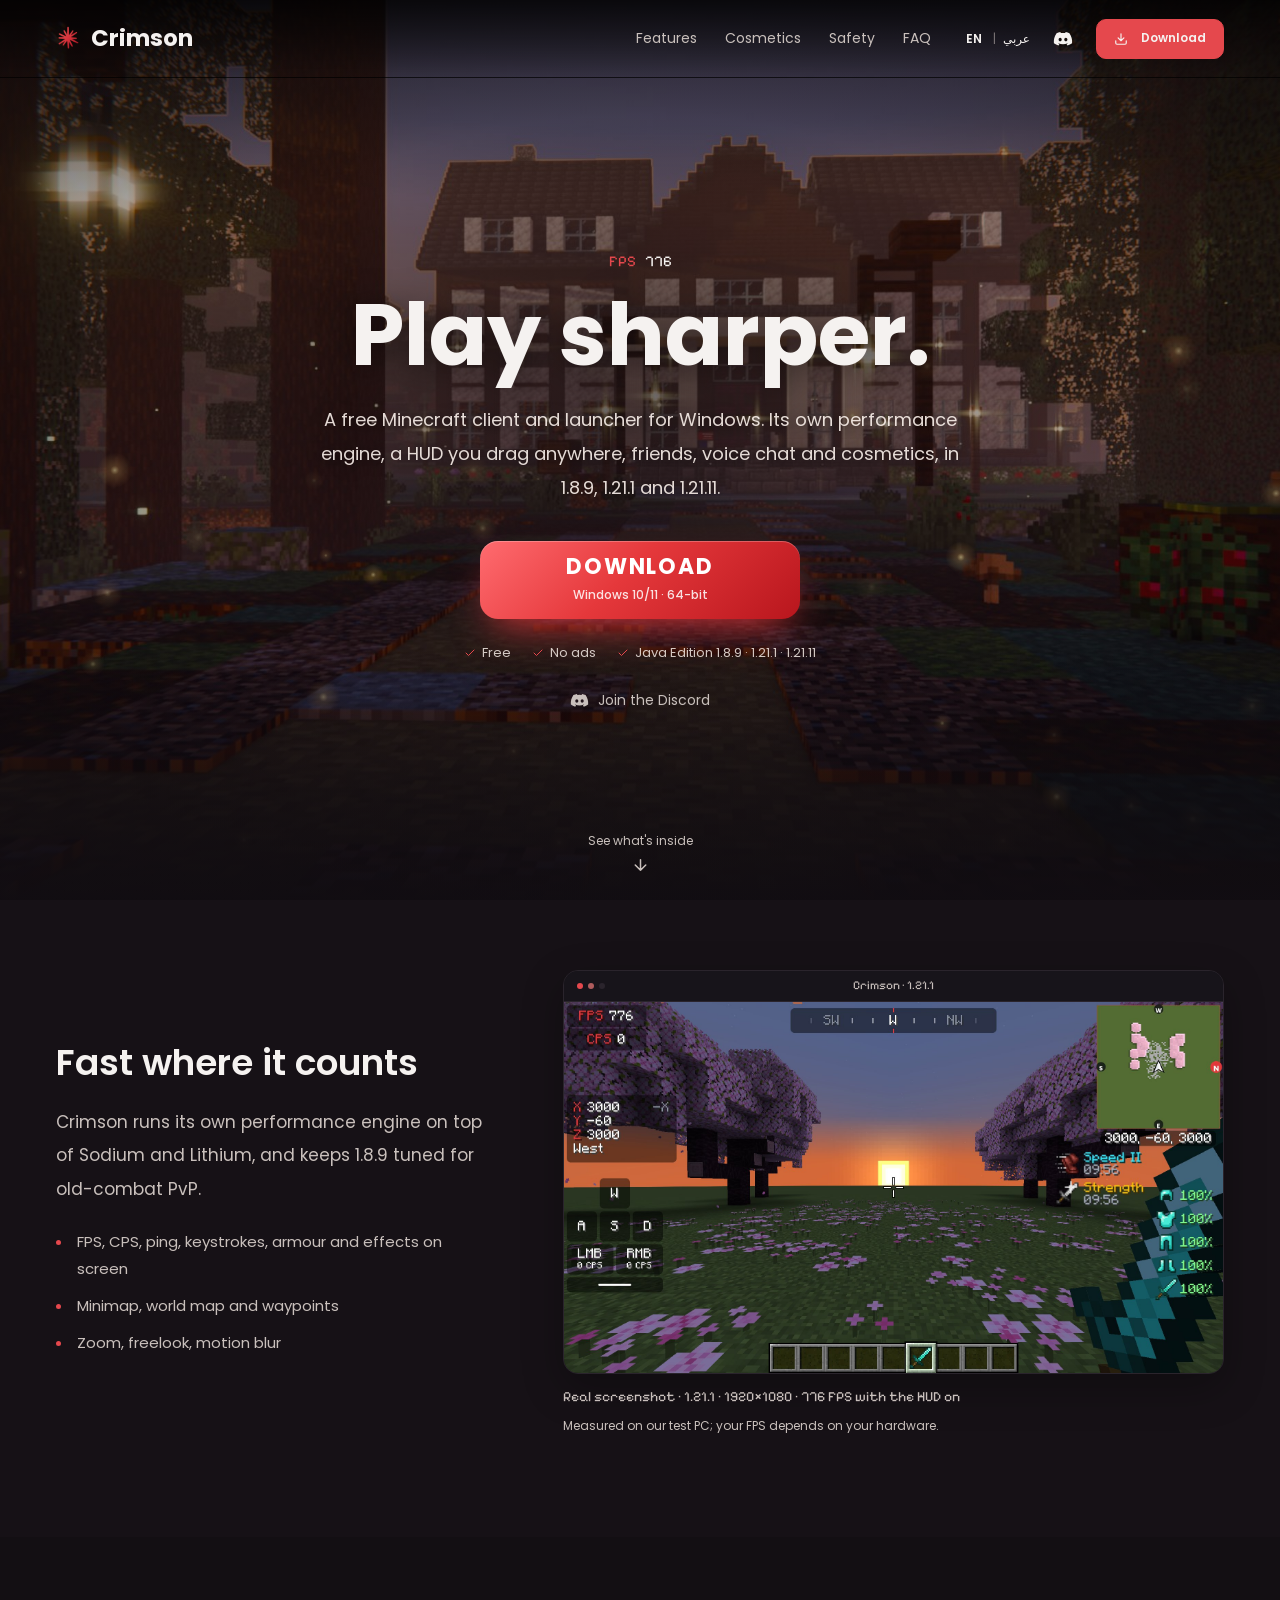
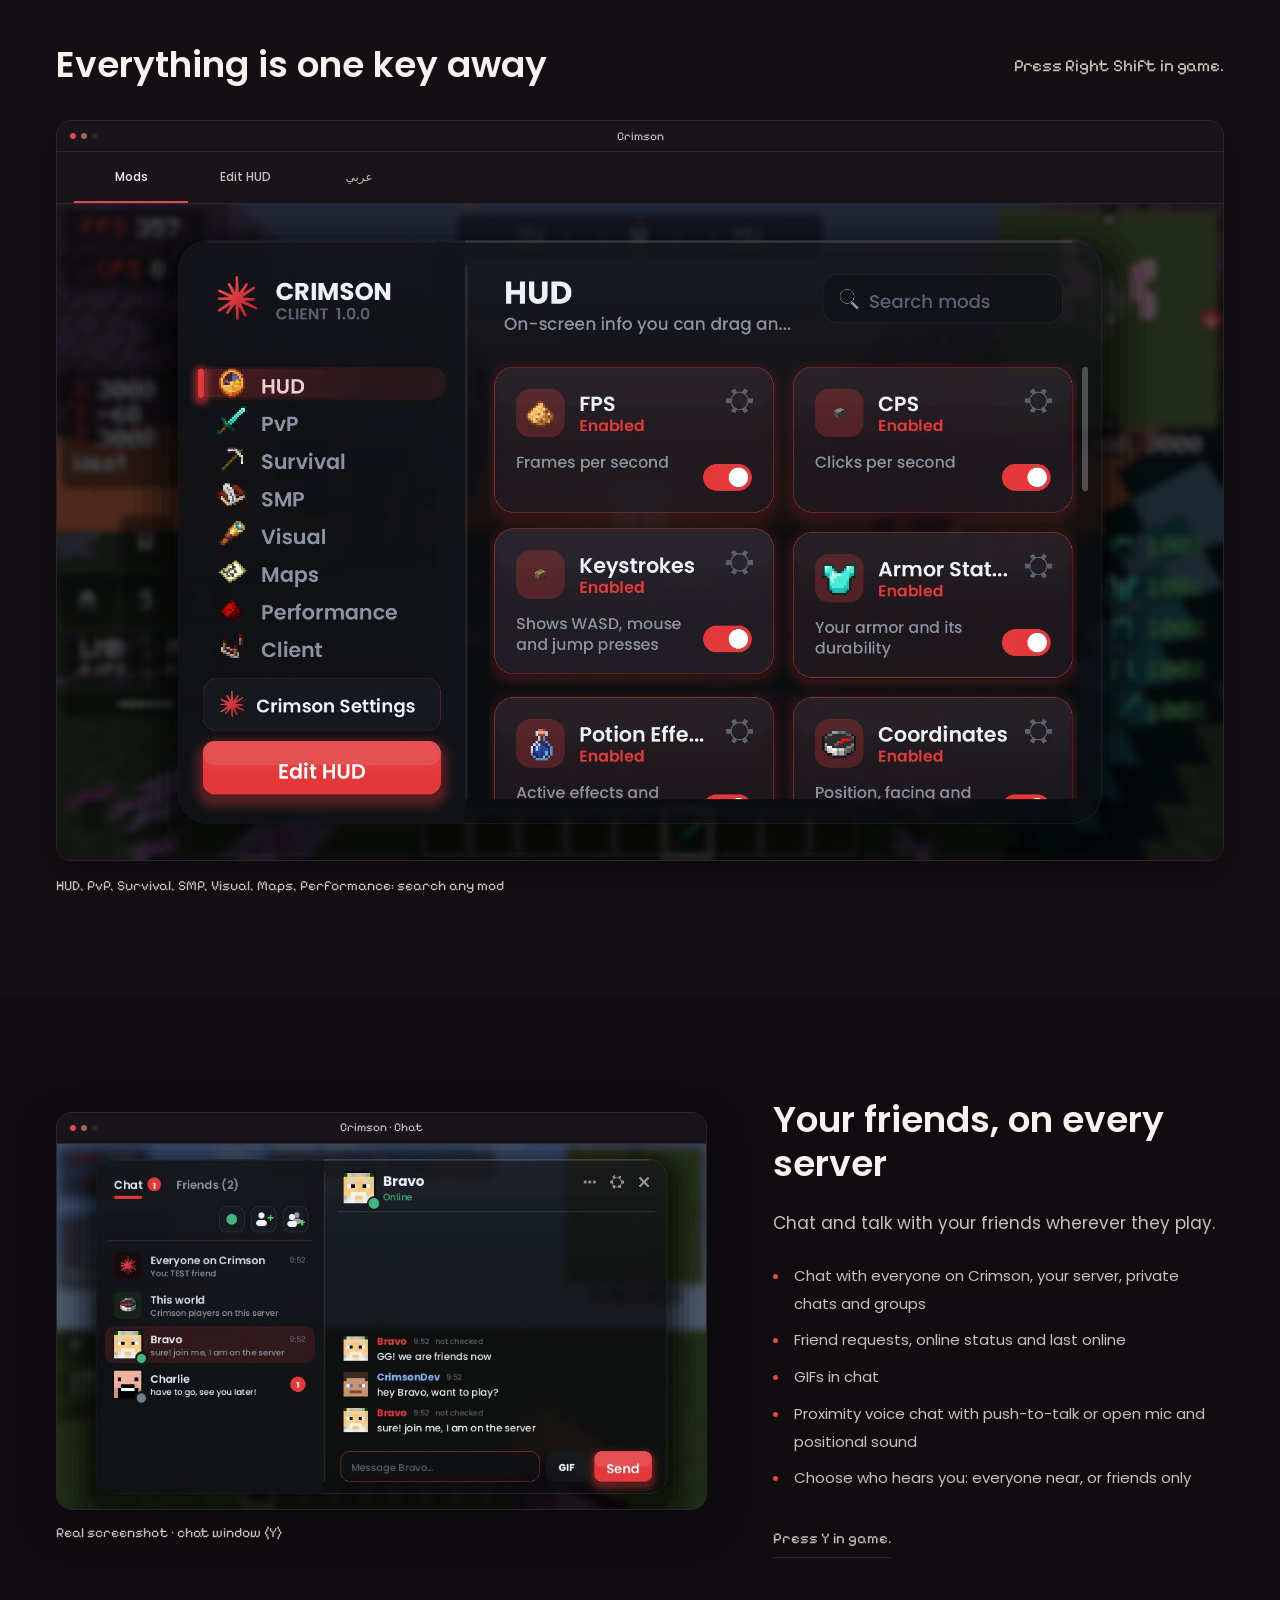
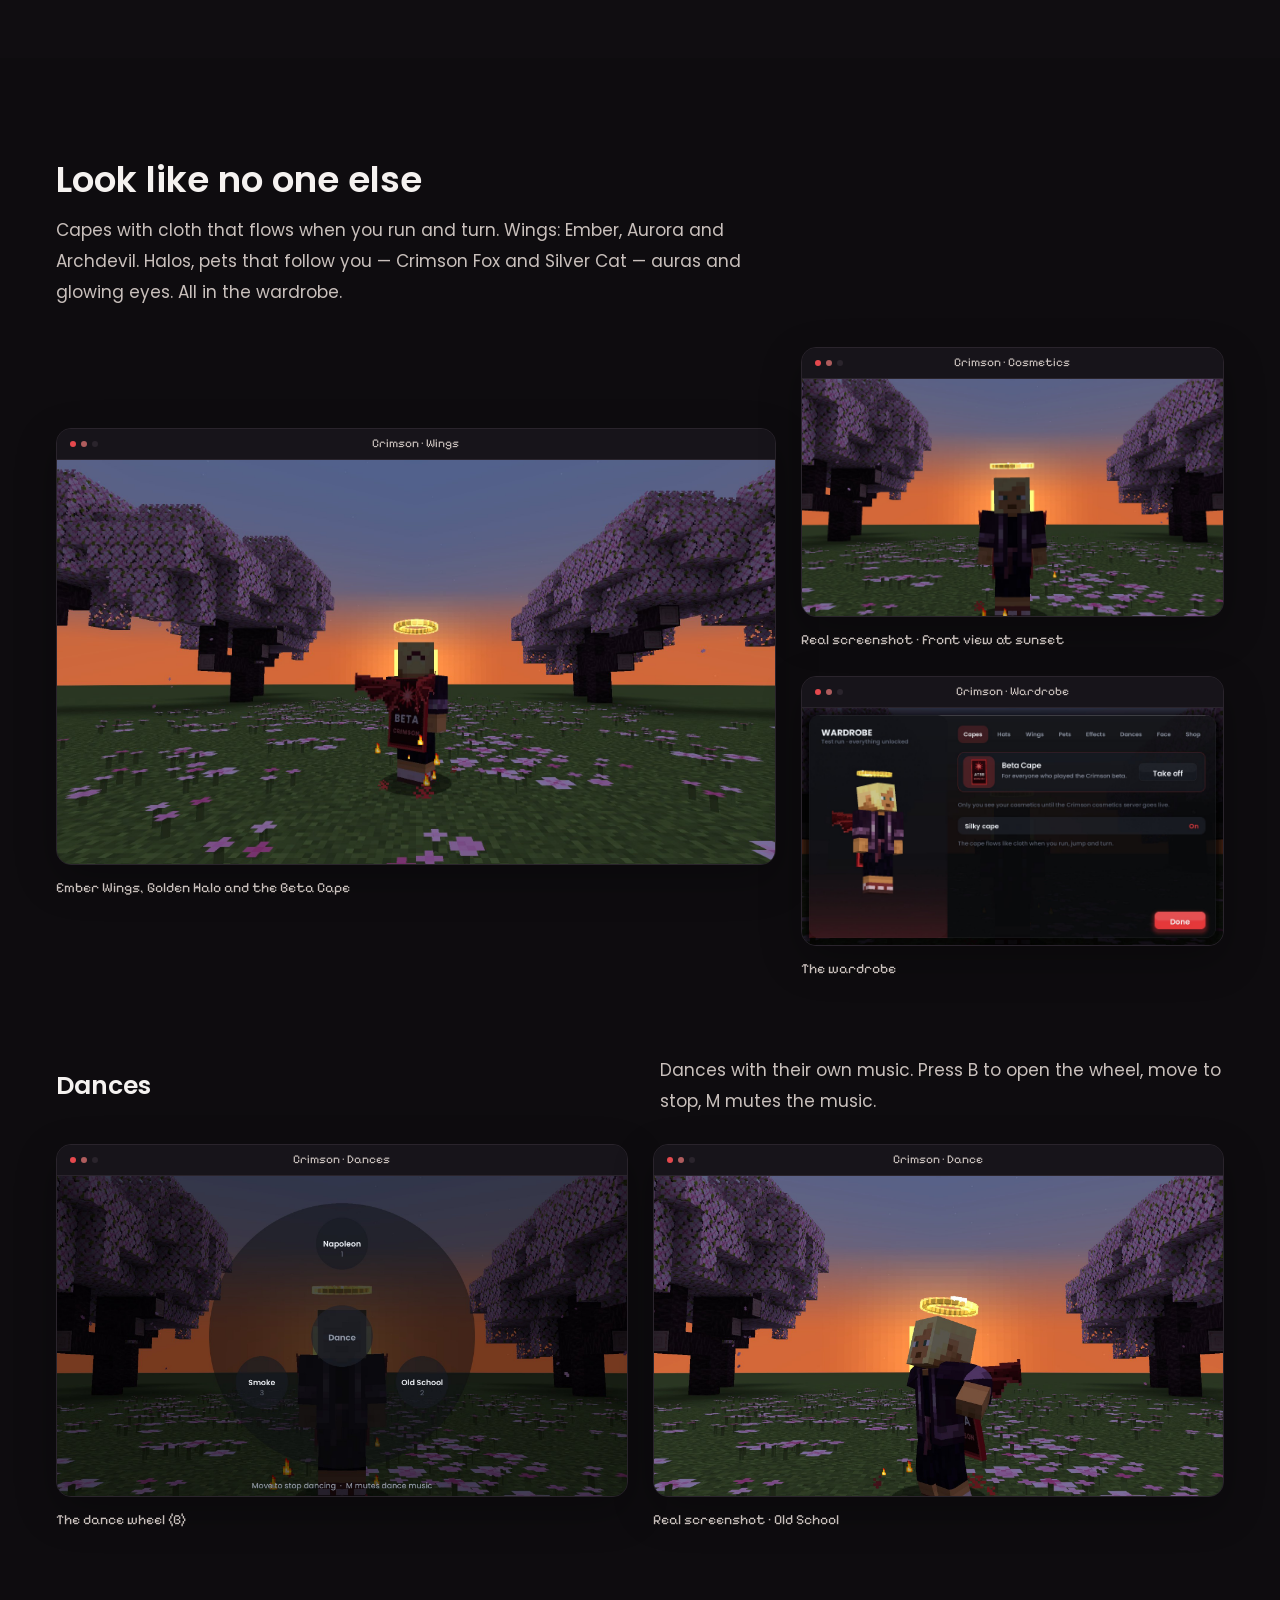
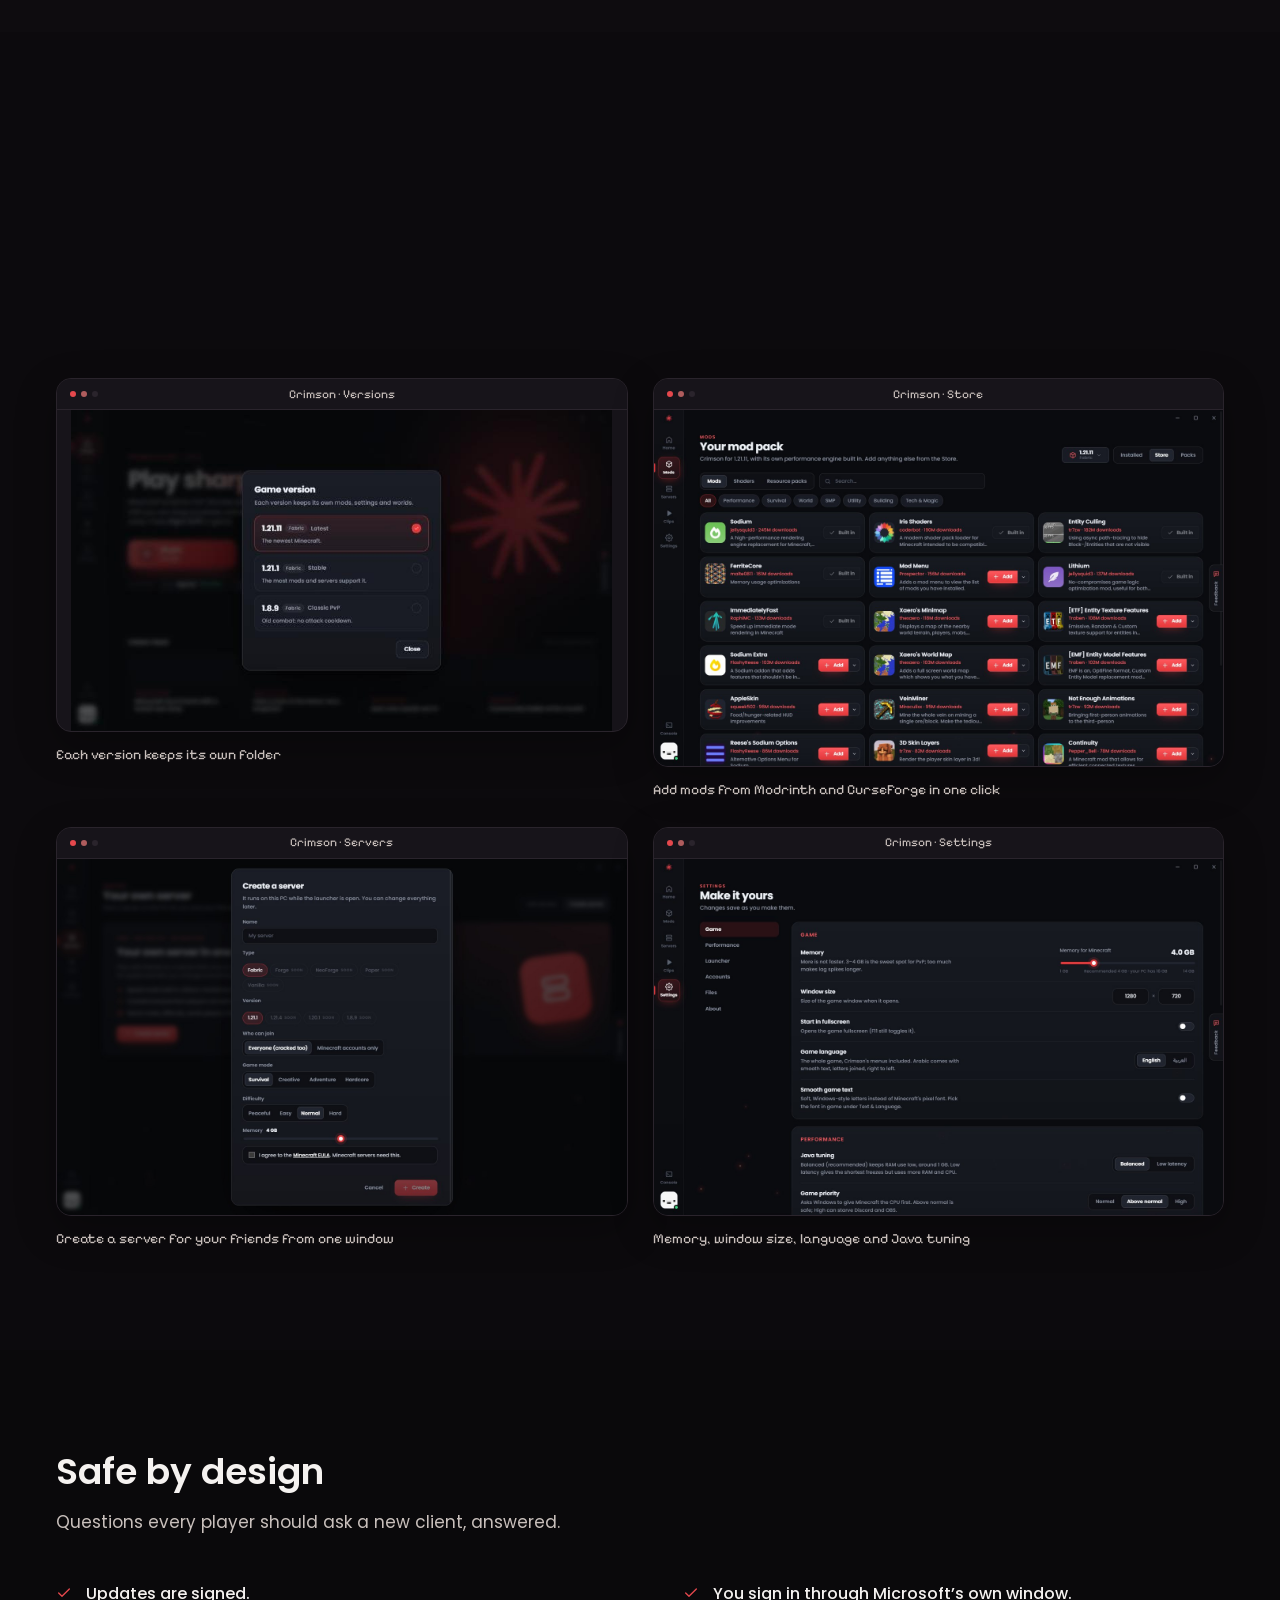
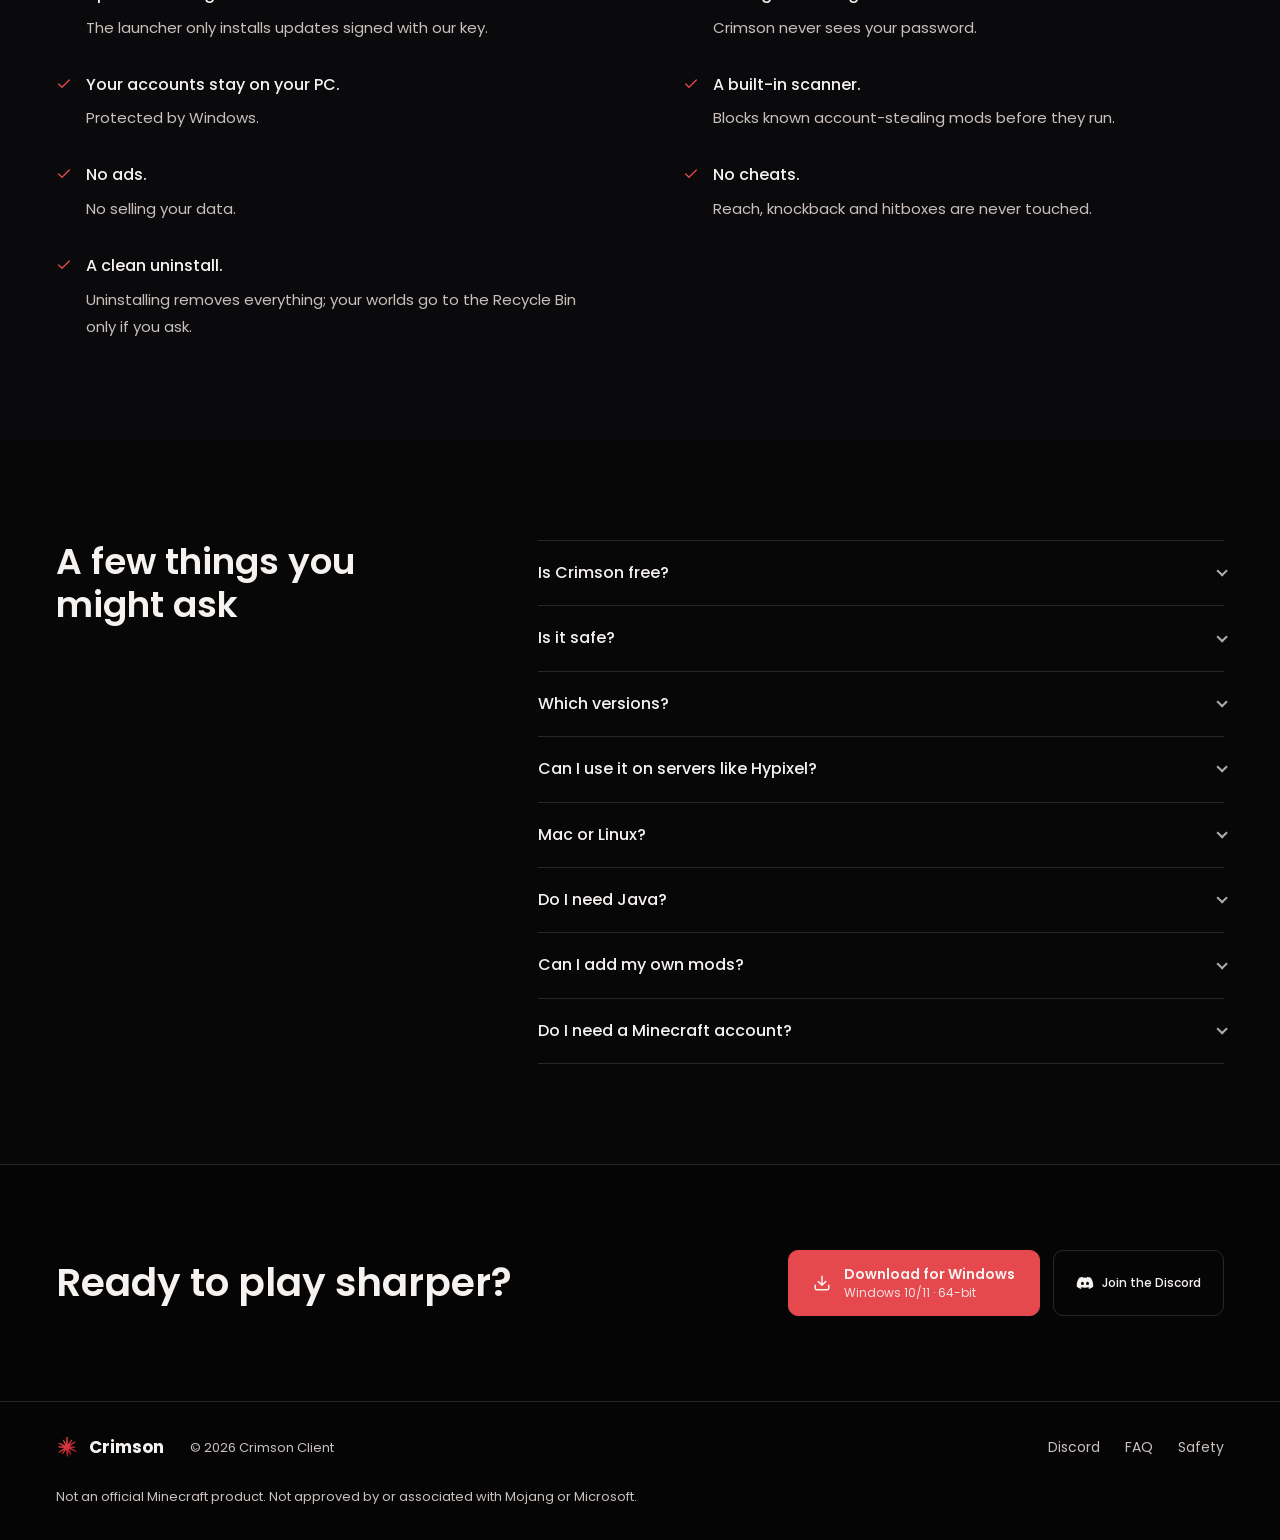
==== commit b02a8d4d: "Plain first screen: the estate at dusk and the Download button in the middle The scroll film is off " ====
--- a/index.html
+++ b/index.html
@@ -8,14 +8,14 @@
 <meta property="og:title" content="Crimson Client: free Minecraft client for PvP (1.8.9, 1.21.1, 1.21.11)">
 <meta property="og:description" content="A free Minecraft Java client and launcher for Windows. Performance, a customizable HUD, friends, voice chat and cosmetics. No ads. No cheats.">
 <meta property="og:type" content="website">
-<meta property="og:image" content="media/film-end.jpg">
+<meta property="og:image" content="img/hero-house.jpg">
 <meta name="twitter:card" content="summary_large_image">
 <link rel="icon" type="image/png" href="img/crimson-logo.png">
 <link rel="preconnect" href="https://fonts.googleapis.com">
 <link rel="preconnect" href="https://fonts.gstatic.com" crossorigin>
 <link rel="stylesheet" href="https://fonts.googleapis.com/css2?family=Noto+Sans+Arabic:wght@400;500;600;700&family=Pixelify+Sans&family=Poppins:wght@400;500;600;700&display=swap">
 <link rel="stylesheet" href="css/site.css">
-<link rel="preload" as="image" href="media/film-start.jpg">
+<link rel="preload" as="image" href="img/hero-house.jpg">
 </head>
 <body>
 <div class="crimson-site">
@@ -44,37 +44,25 @@
 </header>
 
 <main id="main">
-  <!-- The scroll film: scrolling moves the camera from above the forest, down the road, into the house. -->
-  <section class="scroll-film" data-i18n-aria="filmLabel" aria-label="Crimson Client film">
-    <div class="film-stage">
-      <img class="film-still film-media" src="media/film-start.jpg" data-i18n-alt="alt.filmStart" alt="Crimson film opening aerial forest view" width="1920" height="1080" fetchpriority="high">
-      <video class="film-video film-media" muted playsinline preload="auto" aria-hidden="true"></video>
-      <div class="film-scrim"></div>
-      <div class="container film-intro hero">
-        <div class="hero-inner">
-          <div class="hud-counter" aria-hidden="true"><span>FPS</span>776</div>
-          <h1 data-i18n="hero">Play sharper.</h1>
-          <p class="hero-intro" data-i18n="intro">A free Minecraft client and launcher for Windows. Its own performance engine, a HUD you drag anywhere, friends, voice chat and cosmetics, in 1.8.9, 1.21.1 and 1.21.11.</p>
-          <div class="hero-ticks">
-            <span><svg viewBox="0 0 24 24" aria-hidden="true"><use href="#i-check"/></svg><span data-i18n="ticks.0">Free</span></span>
-            <span><svg viewBox="0 0 24 24" aria-hidden="true"><use href="#i-check"/></svg><span data-i18n="ticks.1">No ads</span></span>
-            <span><svg viewBox="0 0 24 24" aria-hidden="true"><use href="#i-check"/></svg><span data-i18n="ticks.2">Java Edition 1.8.9 · 1.21.1 · 1.21.11</span></span>
-          </div>
-          <div class="film-scroll-hint"><span data-i18n="scroll">Scroll</span><svg viewBox="0 0 24 24" aria-hidden="true"><use href="#i-arrow-down"/></svg></div>
-        </div>
-      </div>
-      <div class="container film-captions">
-        <p class="film-caption" data-i18n="filmCaptions.0">Its own performance engine.</p>
-        <p class="film-caption" data-i18n="filmCaptions.1">A HUD you drag anywhere.</p>
-        <p class="film-caption" data-i18n="filmCaptions.2">Friends, voice chat and cosmetics.</p>
-      </div>
-      <a class="film-hotspot" hidden data-i18n-aria="downloadWindows" aria-label="Download for Windows"></a>
-      <div class="film-download-detail" hidden>
-        <p data-i18n="windows">Windows 10/11 · 64-bit</p>
-        <div class="film-download-note" role="status" hidden><span data-i18n="soon">Coming soon</span><a data-discord data-i18n="hearFirst" target="_blank" rel="noopener noreferrer">Join the Discord to hear first</a></div>
-      </div>
-      <div class="film-load-line" aria-hidden="true"></div>
-    </div>
+  <!-- The first screen: the estate at dusk (a frame of our own Blender film; the film itself is kept in
+       archive/film-section.html), the name, one line, and the Download button in the middle. -->
+  <section class="hero-section" aria-labelledby="hero-title">
+    <img class="hero-bg" src="img/hero-house.jpg" alt="" width="1920" height="1080" fetchpriority="high">
+    <canvas class="hero-fireflies" aria-hidden="true"></canvas>
+    <div class="hero-shade" aria-hidden="true"></div>
+    <div class="container hero-center">
+      <div class="hud-counter" aria-hidden="true"><span>FPS</span>776</div>
+      <h1 id="hero-title" data-i18n="hero">Play sharper.</h1>
+      <p class="hero-intro" data-i18n="intro">A free Minecraft client and launcher for Windows. Its own performance engine, a HUD you drag anywhere, friends, voice chat and cosmetics, in 1.8.9, 1.21.1 and 1.21.11.</p>
+      <div data-download="hero"></div>
+      <div class="hero-ticks">
+        <span><svg viewBox="0 0 24 24" aria-hidden="true"><use href="#i-check"/></svg><span data-i18n="ticks.0">Free</span></span>
+        <span><svg viewBox="0 0 24 24" aria-hidden="true"><use href="#i-check"/></svg><span data-i18n="ticks.1">No ads</span></span>
+        <span><svg viewBox="0 0 24 24" aria-hidden="true"><use href="#i-check"/></svg><span data-i18n="ticks.2">Java Edition 1.8.9 · 1.21.1 · 1.21.11</span></span>
+      </div>
+      <a class="hero-discord" data-discord target="_blank" rel="noopener noreferrer"><svg viewBox="0 0 24 24" fill="currentColor" aria-hidden="true"><use href="#i-discord"/></svg><span data-i18n="discord">Join the Discord</span><span class="discord-online" hidden></span></a>
+    </div>
+    <a class="hero-scroll" href="#features"><span data-i18n="inside">See what's inside</span><svg viewBox="0 0 24 24" aria-hidden="true"><use href="#i-arrow-down"/></svg></a>
   </section>
 
   <section id="features" class="section performance-section">
@@ -188,7 +176,7 @@
       <h2 data-i18n="finalTitle">Ready to play sharper?</h2>
       <div class="final-actions">
         <div data-download="full"></div>
-        <a class="btn quiet-button discord-button" data-discord target="_blank" rel="noopener noreferrer"><svg viewBox="0 0 24 24" fill="currentColor" aria-hidden="true"><use href="#i-discord"/></svg><span data-i18n="discord">Join the Discord</span></a>
+        <a class="btn quiet-button discord-button" data-discord target="_blank" rel="noopener noreferrer"><svg viewBox="0 0 24 24" fill="currentColor" aria-hidden="true"><use href="#i-discord"/></svg><span data-i18n="discord">Join the Discord</span><span class="discord-online" hidden></span></a>
       </div>
     </div>
   </section>
@@ -219,6 +207,6 @@
 <script src="js/config.js"></script>
 <script src="js/i18n.js"></script>
 <script src="js/site.js"></script>
-<script src="js/film.js"></script>
+<script src="js/hero.js"></script>
 </body>
 </html>
--- a/css/site.css
+++ b/css/site.css
@@ -85,7 +85,56 @@
 .mobile-nav { position: absolute; inset-block-start: 68px; inset-inline: 0; background: var(--background); padding: 20px; border-bottom: 1px solid var(--border); display: flex; flex-direction: column; gap: 6px; }
 .mobile-nav > a { padding: 12px 0; cursor: pointer; }
 
-/* The scroll film */
+/* The first screen: the estate at dusk, slowly drifting closer, fireflies, and everything centred on the
+   Download button (the launcher's PLAY button, bigger). */
+.hero-section { position: relative; height: 100vh; height: 100svh; min-height: 660px; margin-top: -78px; overflow: hidden; isolation: isolate; display: flex; align-items: center; }
+.hero-bg { position: absolute; inset: 0; width: 100%; height: 100%; object-fit: cover; object-position: 50% 58%; z-index: -3; transform-origin: 50% 62%; animation: hero-drift 38s ease-in-out infinite alternate; }
+@keyframes hero-drift { from { transform: scale(1); } to { transform: scale(1.07) translate3d(0, -1%, 0); } }
+.hero-fireflies { position: absolute; inset: 0; width: 100%; height: 100%; z-index: -2; pointer-events: none; }
+.hero-shade { position: absolute; inset: 0; z-index: -1; pointer-events: none;
+  background: radial-gradient(ellipse 62% 55% at 50% 47%, rgba(12, 9, 13, .62), rgba(12, 9, 13, .28) 62%, rgba(12, 9, 13, .5)),
+              linear-gradient(180deg, rgba(12, 9, 13, .6) 0%, transparent 22%, transparent 72%, var(--section-performance) 100%); }
+.hero-center { display: flex; flex-direction: column; align-items: center; text-align: center; padding-top: 70px; }
+.hero-center > * { animation: hero-rise .9s var(--ease-out) both; }
+.hero-center > :nth-child(2) { animation-delay: .08s; } .hero-center > :nth-child(3) { animation-delay: .16s; }
+.hero-center > :nth-child(4) { animation-delay: .26s; } .hero-center > :nth-child(5) { animation-delay: .34s; }
+.hero-center > :nth-child(6) { animation-delay: .42s; }
+@keyframes hero-rise { from { opacity: 0; transform: translateY(22px); } to { opacity: 1; transform: none; } }
+.hero-center .hud-counter { position: static; margin-bottom: 16px; }
+.hero-center h1 { font-size: 86px; font-weight: 700; line-height: 1.04; max-width: none; text-shadow: 0 4px 34px rgba(0, 0, 0, .55); }
+[dir=rtl] .hero-center h1 { font-size: 72px; line-height: 1.3; }
+.hero-center .hero-intro { max-width: 640px; margin: 22px auto 0; color: rgba(255, 246, 240, .88); text-shadow: 0 2px 14px rgba(0, 0, 0, .65); }
+.hero-download { margin-top: 36px; display: inline-flex; flex-direction: column; align-items: center; justify-content: center; min-width: 320px; height: 78px; padding: 0 44px; border-radius: 18px;
+  background: linear-gradient(135deg, #ff6b6f 0%, #e5383b 45%, #b8161d 100%); color: #fff; cursor: pointer;
+  box-shadow: 0 18px 40px -14px rgba(229, 56, 59, .95), inset 0 1px 0 rgba(255, 255, 255, .25);
+  transition: transform .2s var(--ease-out), box-shadow .3s, filter .2s; }
+.hero-download-label { font-size: 22px; font-weight: 700; letter-spacing: .09em; text-transform: uppercase; line-height: 1.1; }
+[dir=rtl] .hero-download-label { letter-spacing: 0; }
+.hero-download small { font-size: 12px; font-weight: 500; opacity: .86; margin-top: 4px; }
+.hero-download:hover { transform: translateY(-2px); filter: brightness(1.06); box-shadow: 0 22px 48px -14px rgba(229, 56, 59, 1), inset 0 1px 0 rgba(255, 255, 255, .25); }
+.hero-download:active { transform: translateY(0) scale(.98); }
+.hero-download.unavailable { cursor: default; filter: saturate(.75); }
+.hero-center .hero-ticks { justify-content: center; margin-top: 22px; color: rgba(255, 246, 240, .8); }
+.hero-discord { margin-top: 14px; display: inline-flex; align-items: center; gap: 9px; font-size: 14px; color: var(--secondary-text); padding: 9px 16px; border-radius: 10px; transition: color .2s, background-color .2s; }
+.hero-discord svg { width: 19px; height: 19px; }
+.hero-discord:hover { color: #fff; background: rgba(255, 255, 255, .07); }
+.discord-online { display: inline-flex; align-items: center; gap: 6px; font-size: 12px; color: #6fe3a1; }
+.discord-online::before { content: ''; width: 7px; height: 7px; border-radius: 50%; background: #3ddc84; box-shadow: 0 0 8px #3ddc84; }
+.hero-scroll { position: absolute; bottom: 26px; left: 50%; transform: translateX(-50%); display: flex; flex-direction: column; align-items: center; gap: 4px; font-size: 12px; color: var(--secondary-text); transition: color .2s; }
+.hero-scroll:hover { color: var(--foreground); }
+.hero-scroll svg { width: 18px; height: 18px; animation: film-bob 2s ease-in-out infinite; }
+@media (max-width: 800px) {
+  .hero-section { margin-top: -68px; min-height: 600px; }
+  .hero-center h1 { font-size: 56px; } [dir=rtl] .hero-center h1 { font-size: 50px; }
+  .hero-center .hero-intro { font-size: 16px; }
+}
+@media (max-width: 500px) {
+  .hero-center h1 { font-size: 44px; } [dir=rtl] .hero-center h1 { font-size: 40px; }
+  .hero-download { min-width: 0; width: 100%; }
+  .hero-scroll { display: none; }
+}
+
+/* The scroll film (kept for later: archive/film-section.html) */
 .scroll-film { position: relative; height: 500vh; margin-top: -78px; }
 .film-stage { position: sticky; top: 0; height: 100vh; height: 100svh; overflow: hidden; isolation: isolate; background: var(--film-bands); }
 .film-media { position: absolute; display: block; max-width: none; }
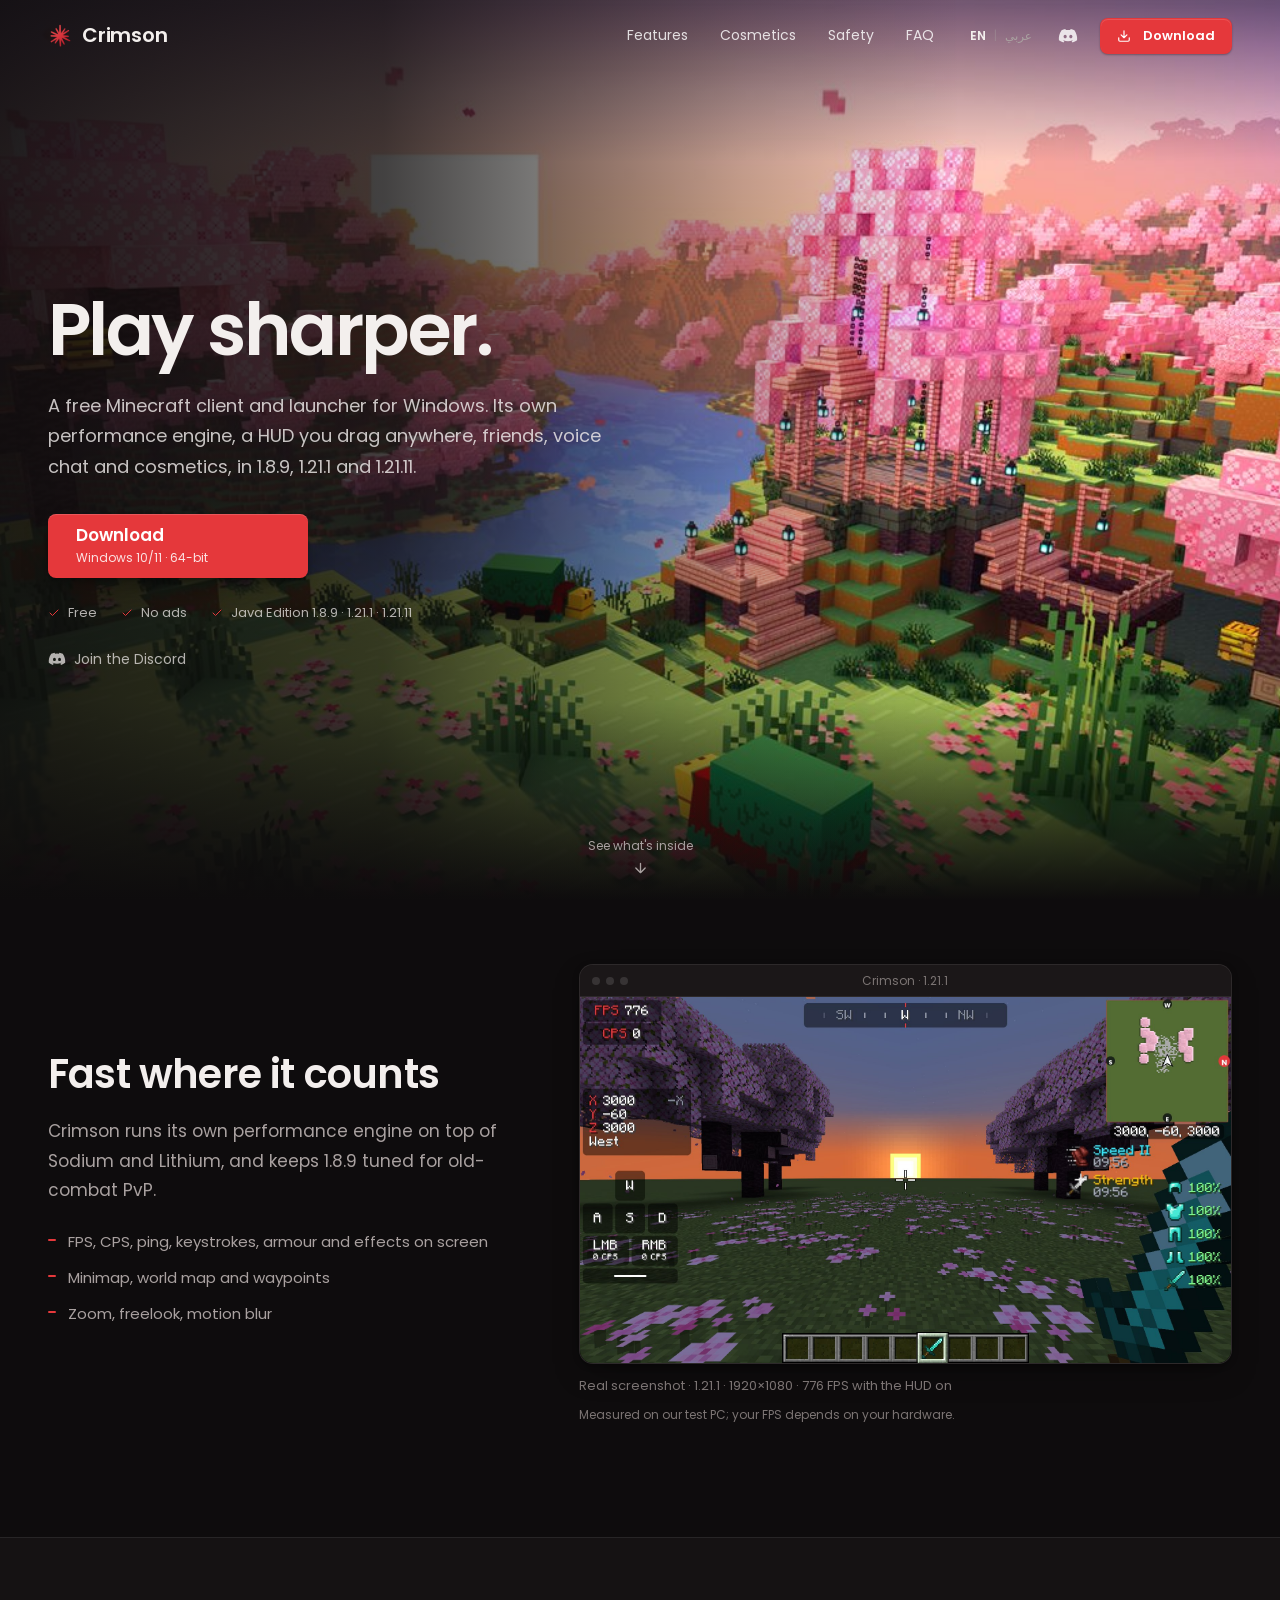
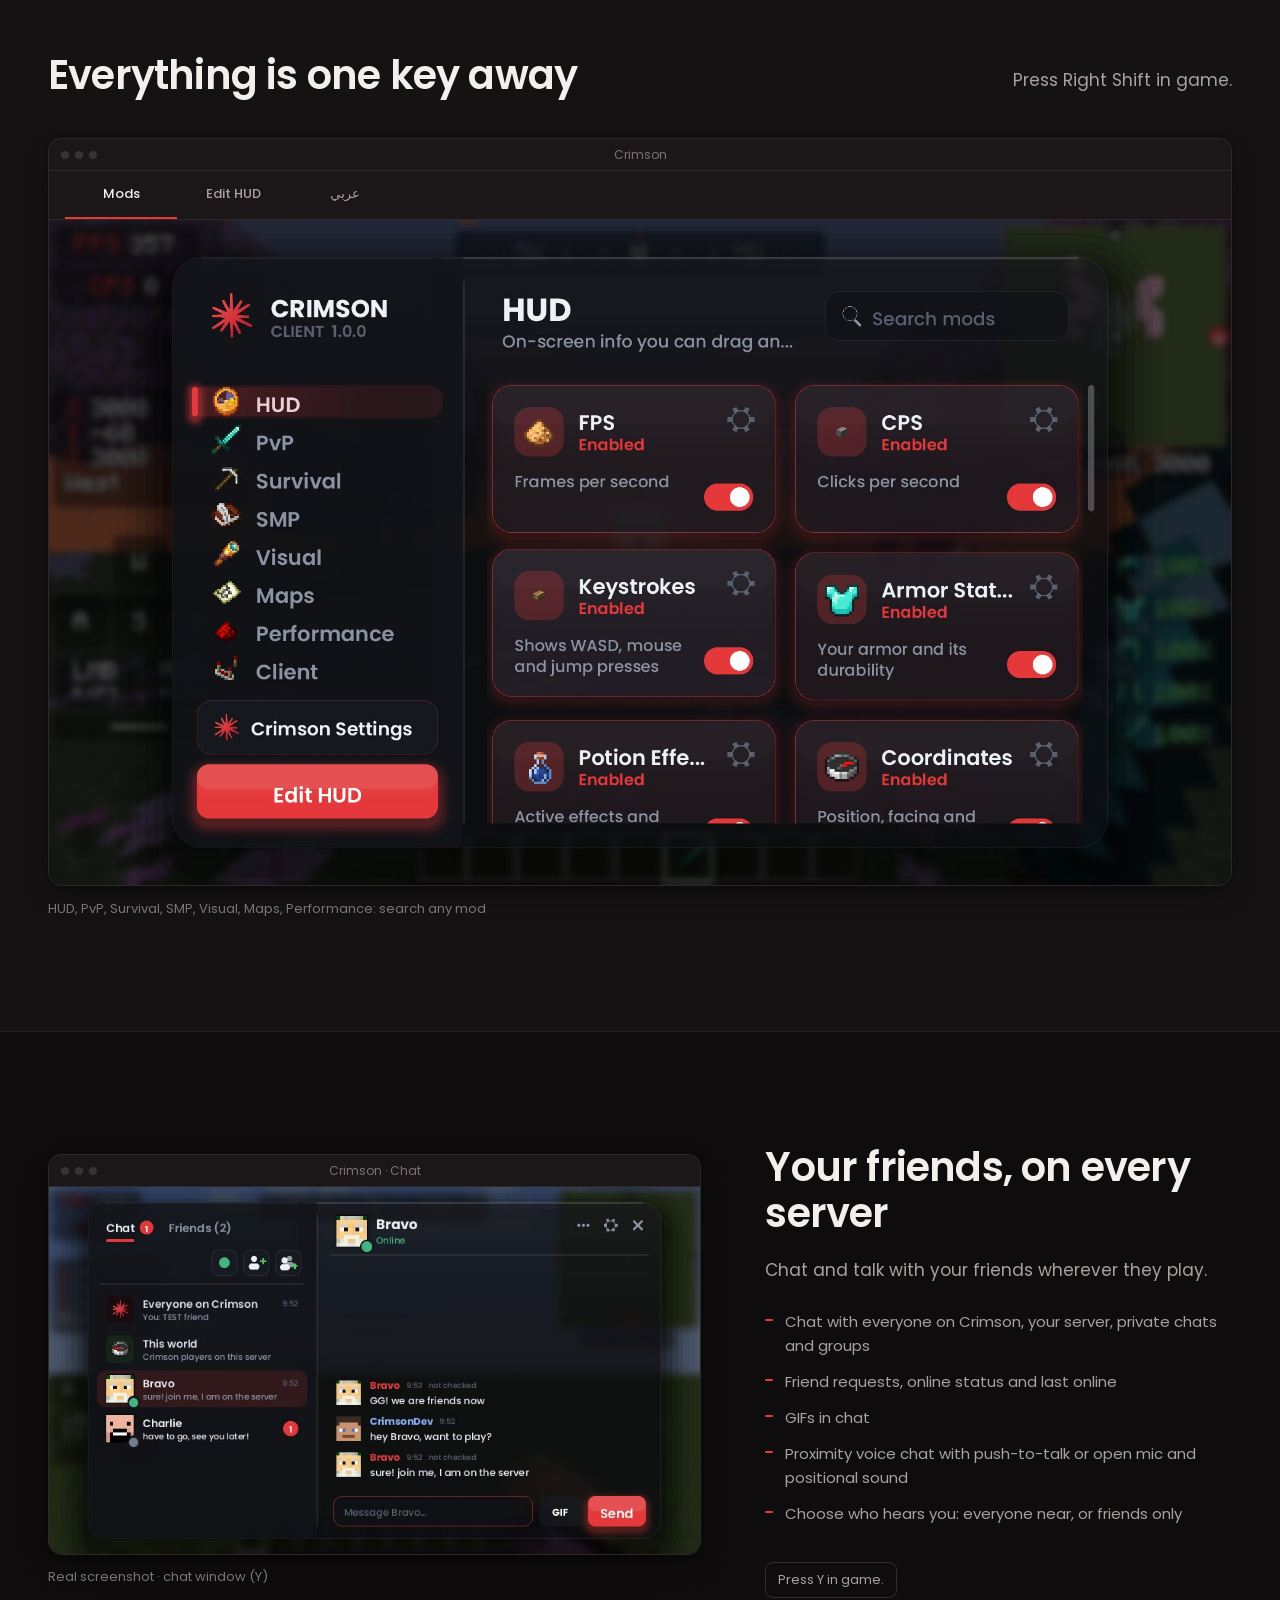
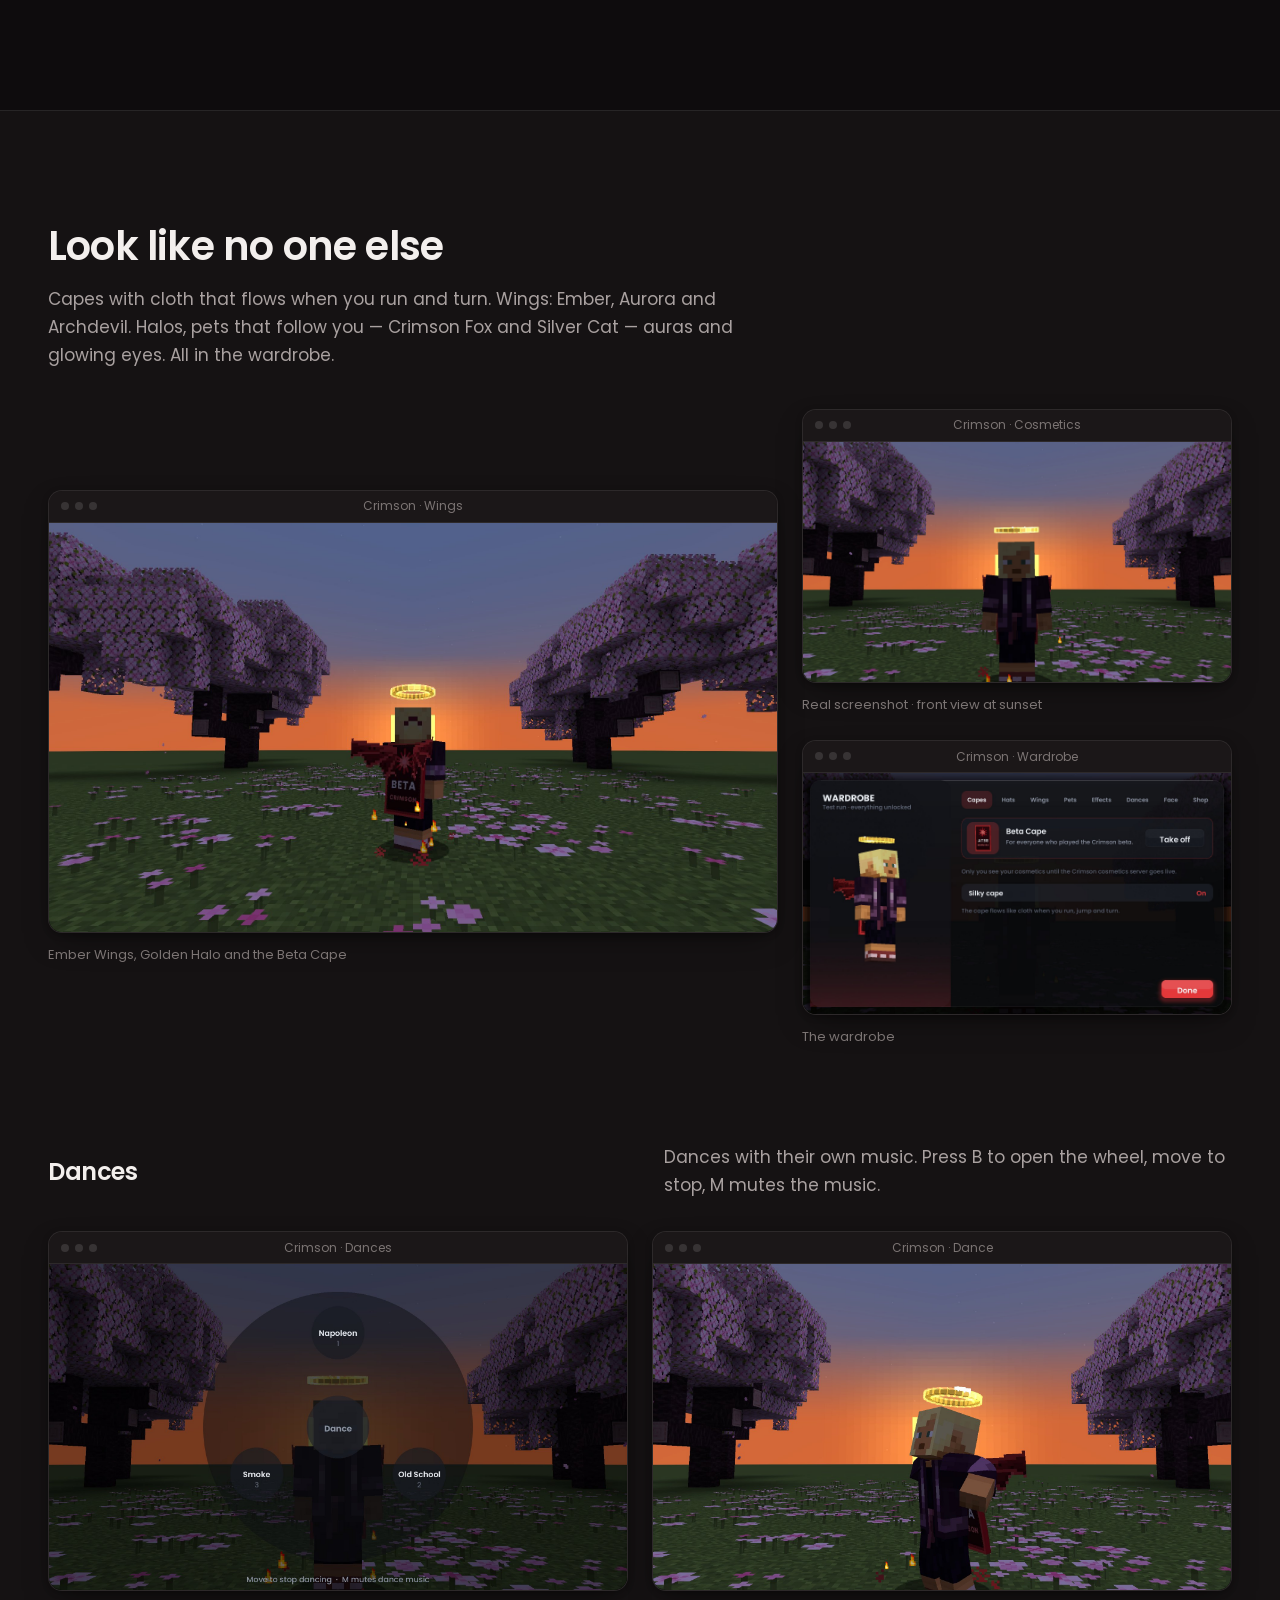
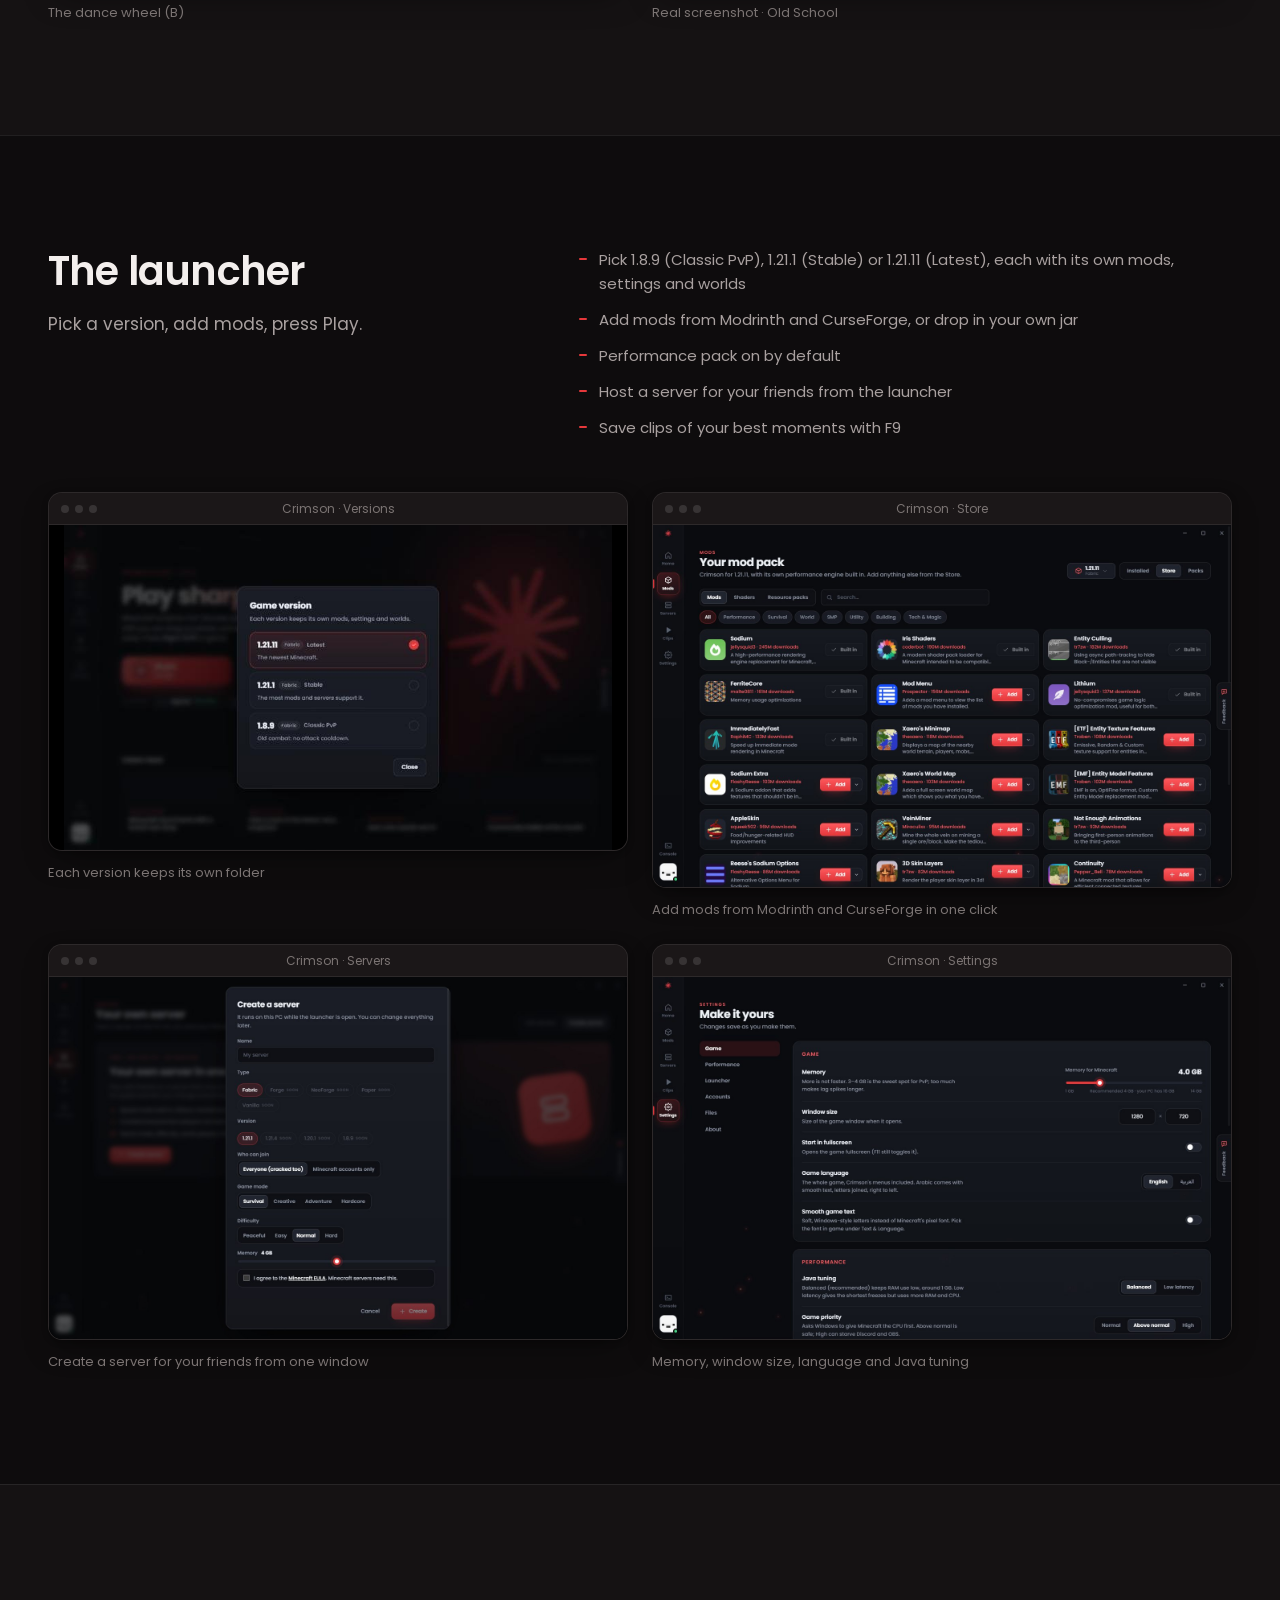
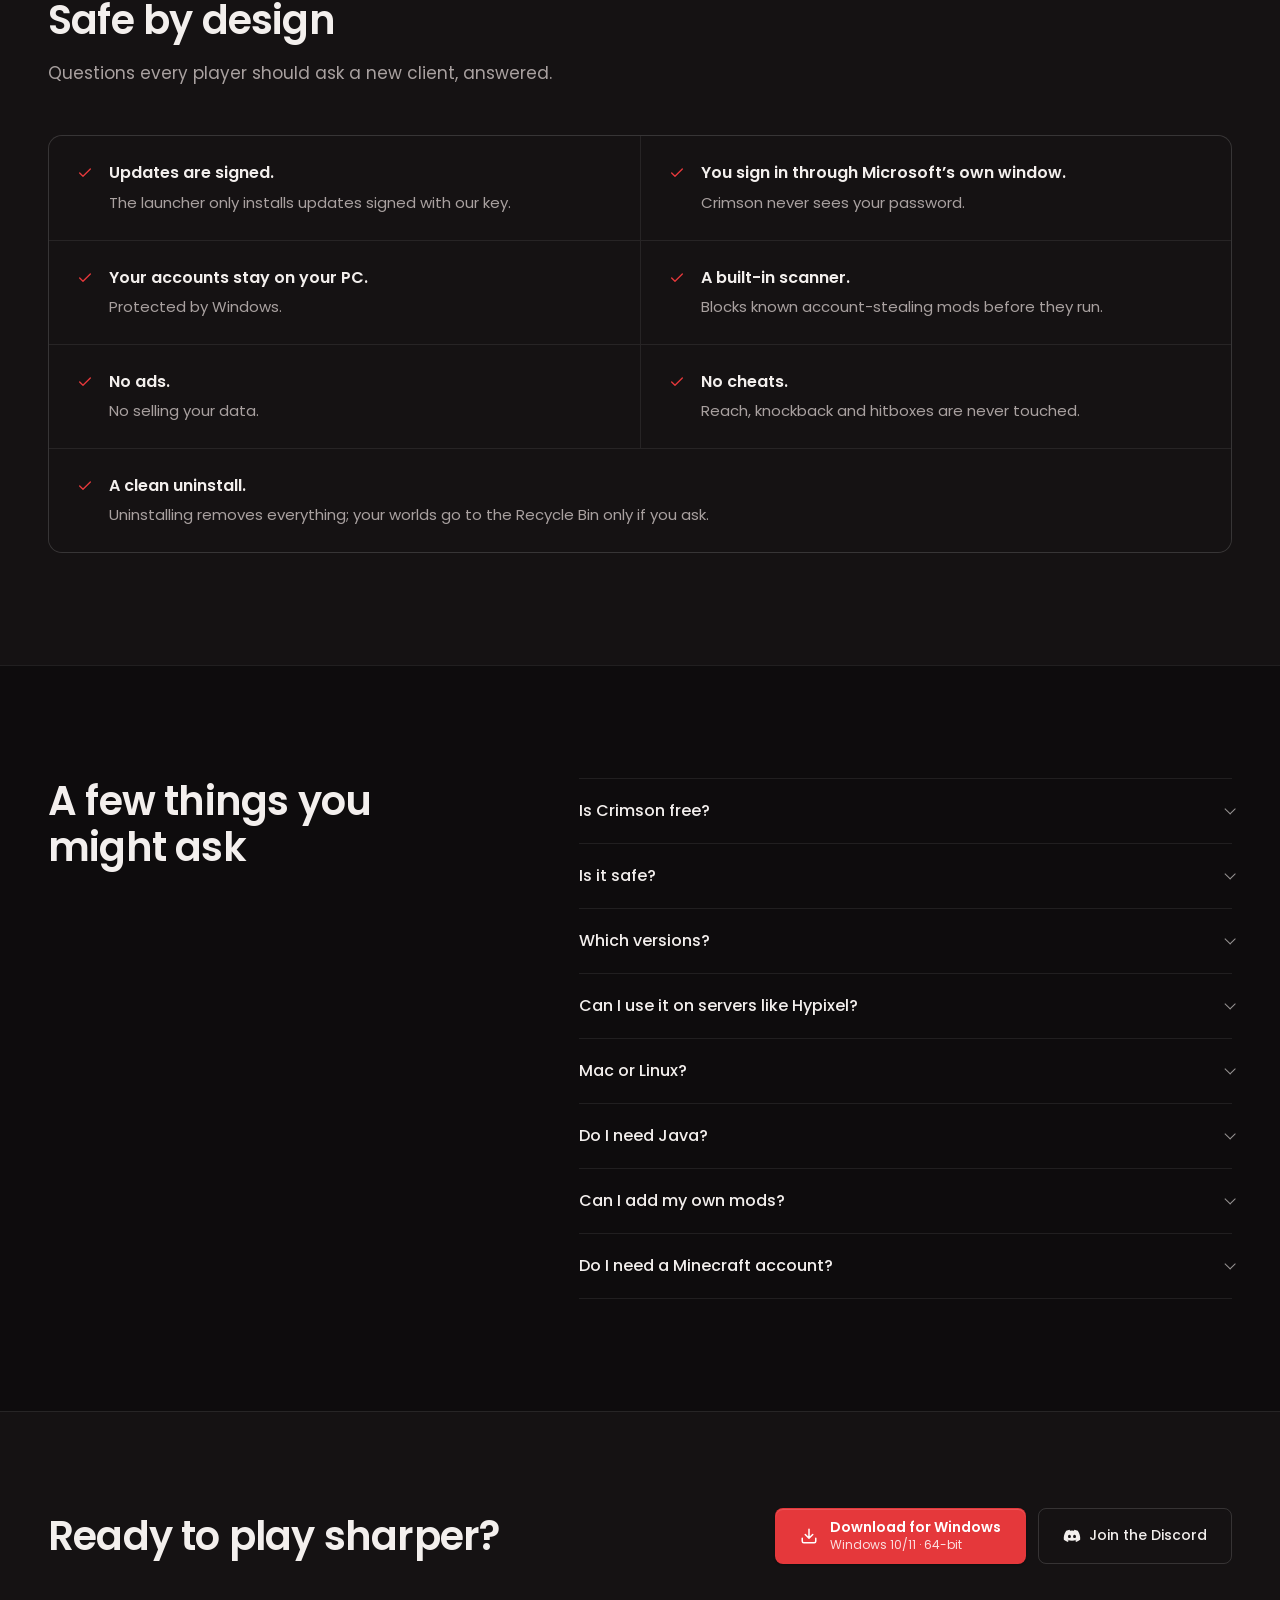
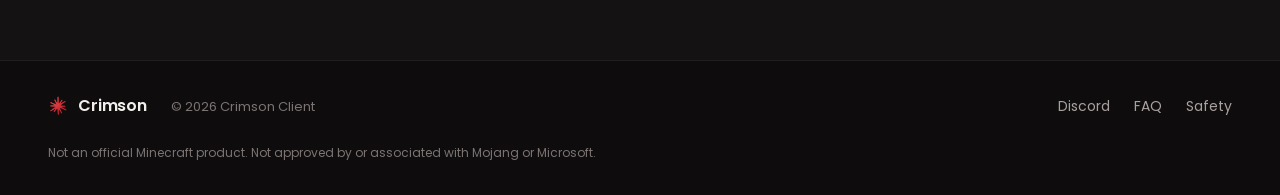
==== commit 37ad249d: "New look: official Minecraft cherry grove background, calmer professional design; the house and the " ====
--- a/index.html
+++ b/index.html
@@ -8,14 +8,14 @@
 <meta property="og:title" content="Crimson Client: free Minecraft client for PvP (1.8.9, 1.21.1, 1.21.11)">
 <meta property="og:description" content="A free Minecraft Java client and launcher for Windows. Performance, a customizable HUD, friends, voice chat and cosmetics. No ads. No cheats.">
 <meta property="og:type" content="website">
-<meta property="og:image" content="img/hero-house.jpg">
+<meta property="og:image" content="img/hero-cherry.jpg">
 <meta name="twitter:card" content="summary_large_image">
 <link rel="icon" type="image/png" href="img/crimson-logo.png">
 <link rel="preconnect" href="https://fonts.googleapis.com">
 <link rel="preconnect" href="https://fonts.gstatic.com" crossorigin>
-<link rel="stylesheet" href="https://fonts.googleapis.com/css2?family=Noto+Sans+Arabic:wght@400;500;600;700&family=Pixelify+Sans&family=Poppins:wght@400;500;600;700&display=swap">
+<link rel="stylesheet" href="https://fonts.googleapis.com/css2?family=Noto+Sans+Arabic:wght@400;500;600;700&family=Poppins:wght@400;500;600;700&display=swap">
 <link rel="stylesheet" href="css/site.css">
-<link rel="preload" as="image" href="img/hero-house.jpg">
+<link rel="preload" as="image" href="img/hero-cherry.jpg" imagesrcset="img/hero-cherry-1280.jpg 1280w, img/hero-cherry.jpg 2560w" imagesizes="100vw">
 </head>
 <body>
 <div class="crimson-site">
@@ -44,14 +44,12 @@
 </header>
 
 <main id="main">
-  <!-- The first screen: the estate at dusk (a frame of our own Blender film; the film itself is kept in
-       archive/film-section.html), the name, one line, and the Download button in the middle. -->
+  <!-- The first screen: an official Minecraft wallpaper (Mojang, "Soothing Scenes": the cherry grove), sharp, with
+       the name, one line and the Download button on the left. -->
   <section class="hero-section" aria-labelledby="hero-title">
-    <img class="hero-bg" src="img/hero-house.jpg" alt="" width="1920" height="1080" fetchpriority="high">
-    <canvas class="hero-fireflies" aria-hidden="true"></canvas>
+    <img class="hero-bg" src="img/hero-cherry.jpg" srcset="img/hero-cherry-1280.jpg 1280w, img/hero-cherry.jpg 2560w" sizes="100vw" alt="" width="2560" height="1440" fetchpriority="high">
     <div class="hero-shade" aria-hidden="true"></div>
     <div class="container hero-center">
-      <div class="hud-counter" aria-hidden="true"><span>FPS</span>776</div>
       <h1 id="hero-title" data-i18n="hero">Play sharper.</h1>
       <p class="hero-intro" data-i18n="intro">A free Minecraft client and launcher for Windows. Its own performance engine, a HUD you drag anywhere, friends, voice chat and cosmetics, in 1.8.9, 1.21.1 and 1.21.11.</p>
       <div data-download="hero"></div>
@@ -207,6 +205,5 @@
 <script src="js/config.js"></script>
 <script src="js/i18n.js"></script>
 <script src="js/site.js"></script>
-<script src="js/hero.js"></script>
 </body>
 </html>
--- a/css/site.css
+++ b/css/site.css
@@ -1,324 +1,267 @@
-/* Crimson website. Crimson red on warm black, the same as the launcher and the game; Poppins, a pixel font for
-   HUD-style labels, Noto Sans Arabic for Arabic. The page goes from the film's sunset down to night. */
+/* Crimson website. One accent (Crimson red) on a warm, near-black neutral ramp; Poppins for Latin, Noto Sans
+   Arabic for Arabic. Sharp and quiet: no glass blur, no glows, spacing on a 4 px scale, one radius pair (8 / 14). */
 :root {
-  --background: oklch(0.158227 0.007056 314.6107); --foreground: oklch(0.962901 0.004196 56.3745);
-  --card: oklch(0.197534 0.012695 307.7489); --border: oklch(0.270305 0.016914 317.6606);
-  --primary: oklch(0.625565 0.193340 23.0261); --primary-pressed: oklch(0.502814 0.179572 22.8940);
-  --secondary-text: oklch(0.813991 0.011611 45.6945);
-  --sunset: oklch(0.776001 0.158964 59.2368); --night: oklch(0.116 0.004 313);
-  --section-performance: oklch(0.185 0.013 326); --section-menu: oklch(0.176 0.01 323);
-  --section-social: oklch(0.165 0.009 320); --section-cosmetics: oklch(0.158 0.008 317);
-  --section-launcher: oklch(0.15 0.006 315); --section-safety: oklch(0.141 0.005 314);
-  --section-faq: oklch(0.131 0.004 314); --shadow: oklch(0 0 0 / .28);
-  --frame-shadow: 0 14px 40px var(--shadow); --font-pixel: 'Pixelify Sans', monospace;
-  --hero-scrim: linear-gradient(90deg, rgba(14,12,15,.78) 0%, rgba(14,12,15,.40) 38%, transparent 62%);
-  --film-black: #000; --film-hover: rgba(255,255,255,.06);
-  --film-header: linear-gradient(180deg, rgba(0,0,0,.7), transparent);
-  --film-bands: linear-gradient(180deg, var(--background), var(--film-black) 22%, var(--film-black) 78%, var(--background));
-  --film-text-shadow: 0 2px 8px rgba(0,0,0,.8);
-  --ease-out: cubic-bezier(.2,.7,.2,1);
+  --bg: #0e0c0d; --surface: #151213; --surface-2: #1b1718; --surface-3: #221d1e;
+  --line: rgba(255, 255, 255, .08); --line-strong: rgba(255, 255, 255, .14);
+  --text: #f3efed; --muted: #a9a1a0; --faint: #7b7473;
+  --accent: #e5383b; --accent-hover: #f04a4d; --accent-press: #c42b2e;
+  --radius-s: 8px; --radius-l: 14px;
+  --shadow-1: 0 1px 2px rgba(0, 0, 0, .3);
+  --shadow-2: 0 12px 32px -12px rgba(0, 0, 0, .55), 0 2px 6px rgba(0, 0, 0, .25);
+  --ease-out: cubic-bezier(.2, .7, .2, 1);
   color-scheme: dark;
 }
-*, *::before, *::after { box-sizing: border-box; border: 0 solid var(--border); letter-spacing: 0; }
-html { scroll-behavior: smooth; scroll-padding-top: 105px; -webkit-text-size-adjust: 100%; }
-body { margin: 0; background: var(--background); color: var(--foreground); font-family: 'Poppins', system-ui, sans-serif; font-size: 16px; line-height: 1.8; }
+*, *::before, *::after { box-sizing: border-box; border: 0 solid var(--line); }
+html { scroll-behavior: smooth; scroll-padding-top: 88px; -webkit-text-size-adjust: 100%; }
+body { margin: 0; background: var(--bg); color: var(--text); font-family: 'Poppins', system-ui, sans-serif; font-size: 16px; line-height: 1.65;
+  -webkit-font-smoothing: antialiased; -moz-osx-font-smoothing: grayscale; text-rendering: optimizeLegibility; }
 img, video, svg { display: block; max-width: 100%; }
 img { height: auto; }
 a { color: inherit; text-decoration: none; }
 button { font: inherit; color: inherit; background: none; cursor: pointer; padding: 0; }
 button, a { -webkit-tap-highlight-color: transparent; }
-:focus-visible { outline: 2px solid var(--primary); outline-offset: 5px; }
-::selection { background: var(--primary-pressed); color: var(--foreground); }
+:focus-visible { outline: 2px solid var(--accent); outline-offset: 4px; border-radius: 4px; }
+::selection { background: var(--accent-press); color: #fff; }
 [hidden] { display: none !important; }
 [dir=rtl] { font-family: 'Noto Sans Arabic', system-ui, sans-serif; }
-.crimson-site[dir=rtl] { font-size: 17px; }
+.crimson-site[dir=rtl] { font-size: 17px; line-height: 1.8; }
 h1, h2, h3, p, figure, ul { margin: 0; }
-h1, h2, h3 { font-weight: 600; line-height: 1.2; }
-h2 { font-size: 36px; } h3 { font-size: 25px; }
-.container { width: min(1184px, calc(100% - 112px)); margin-inline: auto; }
-.skip-link { position: fixed; inset-block-start: -100px; inset-inline-start: 20px; z-index: 100; background: var(--card); padding: 12px 20px; }
-.skip-link:focus { inset-block-start: 10px; }
+h1, h2, h3 { font-weight: 600; line-height: 1.15; letter-spacing: -.02em; }
+[dir=rtl] h1, [dir=rtl] h2, [dir=rtl] h3 { letter-spacing: 0; line-height: 1.4; }
+h2 { font-size: 40px; } h3 { font-size: 24px; }
+.container { width: min(1200px, calc(100% - 96px)); margin-inline: auto; }
+.skip-link { position: fixed; inset-block-start: -100px; inset-inline-start: 24px; z-index: 100; background: var(--surface-2); padding: 12px 20px; border-radius: var(--radius-s); }
+.skip-link:focus { inset-block-start: 12px; }
+.eyebrow { display: block; font-size: 12px; font-weight: 600; letter-spacing: .14em; text-transform: uppercase; color: var(--accent); margin-bottom: 16px; }
+[dir=rtl] .eyebrow { letter-spacing: 0; font-size: 13px; }
 
 /* Buttons */
-.btn { display: inline-flex; align-items: center; justify-content: center; gap: 8px; white-space: nowrap; border-radius: 10px; font-size: 14px; font-weight: 500; transition: color .2s, background-color .2s, border-color .2s; }
+.btn { display: inline-flex; align-items: center; justify-content: center; gap: 8px; white-space: nowrap; border-radius: var(--radius-s); font-size: 14px; font-weight: 500;
+  transition: color .18s var(--ease-out), background-color .18s var(--ease-out), border-color .18s var(--ease-out), transform .18s var(--ease-out); }
 .btn svg { width: 18px; height: 18px; flex-shrink: 0; }
-.crimson-button { background: var(--primary); color: var(--foreground); border: 1px solid var(--primary); min-height: 48px; font-weight: 600; }
-.crimson-button:hover { background: var(--primary-pressed); border-color: var(--primary-pressed); }
-.crimson-button.unavailable, .crimson-button.unavailable:hover { cursor: default; background: color-mix(in oklch, var(--primary) 68%, var(--primary-pressed)); border-color: transparent; }
-.quiet-button { color: var(--foreground); background: transparent; }
-.quiet-button:hover { background: var(--card); }
+.crimson-button { background: var(--accent); color: #fff; border: 1px solid transparent; min-height: 48px; font-weight: 600; box-shadow: var(--shadow-1), inset 0 1px 0 rgba(255, 255, 255, .14); }
+.crimson-button:hover { background: var(--accent-hover); }
+.crimson-button:active { background: var(--accent-press); transform: translateY(1px); }
+.crimson-button.unavailable, .crimson-button.unavailable:hover { cursor: default; background: color-mix(in srgb, var(--accent) 55%, var(--surface-3)); transform: none; }
+.quiet-button { color: var(--text); background: transparent; }
+.quiet-button:hover { background: var(--surface-2); }
 .download-control { display: flex; flex-direction: column; align-items: stretch; }
-.download-button { height: 66px; padding: 12px 24px; gap: 13px; text-align: start; }
+.download-button { height: 56px; padding: 0 24px; gap: 12px; text-align: start; }
 .download-button span { display: flex; flex-direction: column; line-height: 1.2; }
-.download-button small { display: block; font-size: 12px; font-weight: 400; margin-top: 3px; opacity: .9; }
-.download-button.compact { height: 40px; min-height: 40px; padding: 0 17px; font-size: 12px; }
+.download-button small { display: block; font-size: 12px; font-weight: 400; margin-top: 2px; opacity: .85; }
+.download-button.compact { height: 36px; min-height: 36px; padding: 0 16px; font-size: 13px; }
 .download-button.compact svg { width: 14px; height: 14px; }
-.download-note { margin-top: 9px; display: flex; gap: 4px; align-items: center; justify-content: center; font-size: 12px; color: var(--secondary-text); }
+.download-note { margin-top: 8px; display: flex; gap: 4px; align-items: center; justify-content: center; font-size: 12px; color: var(--muted); }
 .download-note svg { width: 12px; height: 12px; }
-.download-note:hover { color: var(--primary); }
+.download-note:hover { color: var(--text); }
 .phone-note { display: none; }
 
-/* Header */
-.site-header { position: sticky; inset-block-start: 0; z-index: 40; height: 78px; background: var(--background); border-bottom: 1px solid var(--border); transition: background .2s; }
-.site-header.scrolled { background: color-mix(in oklch, var(--background) 90%, transparent); backdrop-filter: blur(16px); }
-.site-header.over-film { background: var(--film-header); border-color: transparent; backdrop-filter: none; }
+/* Header: transparent over the first screen, then a solid bar (no blur) */
+.site-header { position: sticky; inset-block-start: 0; z-index: 40; height: 72px; background: var(--bg); border-bottom: 1px solid var(--line); transition: background-color .25s var(--ease-out), border-color .25s var(--ease-out); }
+.site-header.over-film { background: transparent; border-color: transparent; }
 .header-inner { height: 100%; display: flex; align-items: center; gap: 32px; }
-.brand { display: flex; align-items: center; gap: 11px; font-size: 23px; font-weight: 700; font-family: 'Poppins', sans-serif; }
+.brand { display: flex; align-items: center; gap: 10px; font-size: 20px; font-weight: 600; letter-spacing: -.01em; font-family: 'Poppins', sans-serif; }
 .brand img { width: 24px; height: 24px; object-fit: contain; }
-.header-nav { margin-inline-start: auto; display: flex; align-items: center; gap: 28px; }
-.header-nav a { font-size: 14px; color: var(--secondary-text); transition: color .2s; }
-.header-nav a:hover, .footer-links a:hover { color: var(--primary); }
-.header-actions { display: flex; align-items: center; gap: 18px; }
-.language-control { display: flex; align-items: center; gap: 7px; white-space: nowrap; color: var(--secondary-text); }
-.language-button { min-width: 23px; height: 32px; font-size: 12px; border-radius: 0; font-weight: 400; }
-.language-button:hover { background: transparent; color: var(--foreground); }
-.language-button.active { color: var(--foreground); font-weight: 600; }
-.language-divider { opacity: .55; font-size: 12px; }
-.icon-link { display: flex; align-items: center; justify-content: center; width: 30px; height: 36px; cursor: pointer; }
+.header-nav { margin-inline-start: auto; display: flex; align-items: center; gap: 32px; }
+.header-nav a { font-size: 14px; color: var(--muted); transition: color .18s; }
+.over-film .header-nav a { color: rgba(255, 255, 255, .82); }
+.header-nav a:hover, .footer-links a:hover { color: var(--text); }
+.header-actions { display: flex; align-items: center; gap: 16px; }
+.language-control { display: flex; align-items: center; gap: 4px; white-space: nowrap; color: var(--muted); }
+.language-button { min-width: 24px; height: 32px; padding-inline: 4px; font-size: 12px; border-radius: 6px; font-weight: 400; color: var(--muted); }
+.language-button:hover { background: transparent; color: var(--text); }
+.language-button.active { color: var(--text); font-weight: 600; }
+.language-divider { opacity: .4; font-size: 12px; }
+.icon-link { display: flex; align-items: center; justify-content: center; width: 32px; height: 36px; cursor: pointer; color: var(--muted); transition: color .18s; }
+.over-film .icon-link { color: rgba(255, 255, 255, .82); }
 .icon-link svg { width: 20px; height: 20px; }
-.icon-link:hover { color: var(--primary); }
+.icon-link:hover { color: var(--text); }
 .mobile-menu-toggle { display: none; }
 .mobile-menu-toggle .i-close { display: none; }
 .mobile-menu-toggle[aria-expanded=true] .i-open { display: none; }
 .mobile-menu-toggle[aria-expanded=true] .i-close { display: block; }
 .mobile-menu-toggle svg { width: 22px; height: 22px; }
-.mobile-nav { position: absolute; inset-block-start: 68px; inset-inline: 0; background: var(--background); padding: 20px; border-bottom: 1px solid var(--border); display: flex; flex-direction: column; gap: 6px; }
-.mobile-nav > a { padding: 12px 0; cursor: pointer; }
-
-/* The first screen: the estate at dusk, slowly drifting closer, fireflies, and everything centred on the
-   Download button (the launcher's PLAY button, bigger). */
-.hero-section { position: relative; height: 100vh; height: 100svh; min-height: 660px; margin-top: -78px; overflow: hidden; isolation: isolate; display: flex; align-items: center; }
-.hero-bg { position: absolute; inset: 0; width: 100%; height: 100%; object-fit: cover; object-position: 50% 58%; z-index: -3; transform-origin: 50% 62%; animation: hero-drift 38s ease-in-out infinite alternate; }
-@keyframes hero-drift { from { transform: scale(1); } to { transform: scale(1.07) translate3d(0, -1%, 0); } }
-.hero-fireflies { position: absolute; inset: 0; width: 100%; height: 100%; z-index: -2; pointer-events: none; }
+.mobile-nav { position: absolute; inset-block-start: 64px; inset-inline: 0; background: var(--bg); padding: 16px 20px 24px; border-bottom: 1px solid var(--line); display: flex; flex-direction: column; gap: 4px; }
+.mobile-nav > a { padding: 12px 0; cursor: pointer; border-bottom: 1px solid var(--line); }
+
+/* The first screen: a sharp picture of the estate, the copy on a strong left edge */
+.hero-section { position: relative; height: 100vh; height: 100svh; min-height: 640px; max-height: 1100px; margin-top: -72px; overflow: hidden; isolation: isolate; display: flex; align-items: center; }
+.hero-bg { position: absolute; inset: 0; width: 100%; height: 100%; max-width: none; object-fit: cover; object-position: 64% 50%; z-index: -2; }
 .hero-shade { position: absolute; inset: 0; z-index: -1; pointer-events: none;
-  background: radial-gradient(ellipse 62% 55% at 50% 47%, rgba(12, 9, 13, .62), rgba(12, 9, 13, .28) 62%, rgba(12, 9, 13, .5)),
-              linear-gradient(180deg, rgba(12, 9, 13, .6) 0%, transparent 22%, transparent 72%, var(--section-performance) 100%); }
-.hero-center { display: flex; flex-direction: column; align-items: center; text-align: center; padding-top: 70px; }
-.hero-center > * { animation: hero-rise .9s var(--ease-out) both; }
-.hero-center > :nth-child(2) { animation-delay: .08s; } .hero-center > :nth-child(3) { animation-delay: .16s; }
-.hero-center > :nth-child(4) { animation-delay: .26s; } .hero-center > :nth-child(5) { animation-delay: .34s; }
-.hero-center > :nth-child(6) { animation-delay: .42s; }
-@keyframes hero-rise { from { opacity: 0; transform: translateY(22px); } to { opacity: 1; transform: none; } }
-.hero-center .hud-counter { position: static; margin-bottom: 16px; }
-.hero-center h1 { font-size: 86px; font-weight: 700; line-height: 1.04; max-width: none; text-shadow: 0 4px 34px rgba(0, 0, 0, .55); }
-[dir=rtl] .hero-center h1 { font-size: 72px; line-height: 1.3; }
-.hero-center .hero-intro { max-width: 640px; margin: 22px auto 0; color: rgba(255, 246, 240, .88); text-shadow: 0 2px 14px rgba(0, 0, 0, .65); }
-.hero-download { margin-top: 36px; display: inline-flex; flex-direction: column; align-items: center; justify-content: center; min-width: 320px; height: 78px; padding: 0 44px; border-radius: 18px;
-  background: linear-gradient(135deg, #ff6b6f 0%, #e5383b 45%, #b8161d 100%); color: #fff; cursor: pointer;
-  box-shadow: 0 18px 40px -14px rgba(229, 56, 59, .95), inset 0 1px 0 rgba(255, 255, 255, .25);
-  transition: transform .2s var(--ease-out), box-shadow .3s, filter .2s; }
-.hero-download-label { font-size: 22px; font-weight: 700; letter-spacing: .09em; text-transform: uppercase; line-height: 1.1; }
-[dir=rtl] .hero-download-label { letter-spacing: 0; }
-.hero-download small { font-size: 12px; font-weight: 500; opacity: .86; margin-top: 4px; }
-.hero-download:hover { transform: translateY(-2px); filter: brightness(1.06); box-shadow: 0 22px 48px -14px rgba(229, 56, 59, 1), inset 0 1px 0 rgba(255, 255, 255, .25); }
-.hero-download:active { transform: translateY(0) scale(.98); }
-.hero-download.unavailable { cursor: default; filter: saturate(.75); }
-.hero-center .hero-ticks { justify-content: center; margin-top: 22px; color: rgba(255, 246, 240, .8); }
-.hero-discord { margin-top: 14px; display: inline-flex; align-items: center; gap: 9px; font-size: 14px; color: var(--secondary-text); padding: 9px 16px; border-radius: 10px; transition: color .2s, background-color .2s; }
-.hero-discord svg { width: 19px; height: 19px; }
-.hero-discord:hover { color: #fff; background: rgba(255, 255, 255, .07); }
-.discord-online { display: inline-flex; align-items: center; gap: 6px; font-size: 12px; color: #6fe3a1; }
-.discord-online::before { content: ''; width: 7px; height: 7px; border-radius: 50%; background: #3ddc84; box-shadow: 0 0 8px #3ddc84; }
-.hero-scroll { position: absolute; bottom: 26px; left: 50%; transform: translateX(-50%); display: flex; flex-direction: column; align-items: center; gap: 4px; font-size: 12px; color: var(--secondary-text); transition: color .2s; }
-.hero-scroll:hover { color: var(--foreground); }
-.hero-scroll svg { width: 18px; height: 18px; animation: film-bob 2s ease-in-out infinite; }
-@media (max-width: 800px) {
-  .hero-section { margin-top: -68px; min-height: 600px; }
-  .hero-center h1 { font-size: 56px; } [dir=rtl] .hero-center h1 { font-size: 50px; }
-  .hero-center .hero-intro { font-size: 16px; }
-}
-@media (max-width: 500px) {
-  .hero-center h1 { font-size: 44px; } [dir=rtl] .hero-center h1 { font-size: 40px; }
-  .hero-download { min-width: 0; width: 100%; }
-  .hero-scroll { display: none; }
-}
-
-/* The scroll film (kept for later: archive/film-section.html) */
-.scroll-film { position: relative; height: 500vh; margin-top: -78px; }
-.film-stage { position: sticky; top: 0; height: 100vh; height: 100svh; overflow: hidden; isolation: isolate; background: var(--film-bands); }
-.film-media { position: absolute; display: block; max-width: none; }
-.film-video { opacity: 0; background: var(--film-black); }
-.film-ready .film-video { opacity: 1; }
-.film-ready .film-still { visibility: hidden; }
-.film-scrim { position: absolute; inset: 0; background: var(--hero-scrim); pointer-events: none; }
-[dir=rtl] .film-scrim { transform: scaleX(-1); }
-.hero { position: relative; }
-.film-intro.hero { position: absolute; inset: 0; height: 100%; z-index: 2; }
-.hero-inner { height: 100%; display: flex; flex-direction: column; justify-content: center; align-items: flex-start; padding-top: 110px; padding-bottom: 60px; }
-.hud-counter { position: absolute; top: 110px; display: flex; gap: 9px; font-family: var(--font-pixel); font-size: 15px; }
-.hud-counter span { color: var(--primary); }
-.hero h1 { font-size: 76px; font-weight: 700; line-height: 1.08; max-width: 640px; }
-[dir=rtl] .hero h1 { font-size: 68px; line-height: 1.35; }
-.hero-intro { font-size: 18px; line-height: 1.9; max-width: 505px; margin-top: 24px; color: var(--secondary-text); }
-[dir=rtl] .hero-intro { line-height: 2; }
-.hero-ticks { display: flex; flex-wrap: wrap; gap: 21px; margin-top: 24px; color: var(--secondary-text); font-size: 13px; }
-.hero-ticks > span { display: flex; align-items: center; gap: 6px; }
-.hero-ticks svg { width: 12px; height: 12px; color: var(--primary); }
-.film-scroll-hint { display: flex; gap: 10px; align-items: center; font-size: 13px; margin-top: 30px; }
-.film-scroll-hint svg { width: 18px; height: 18px; animation: film-bob 2s ease-in-out infinite; }
-.film-captions { position: absolute; inset-inline: 0; bottom: 12%; pointer-events: none; }
-.film-caption { position: absolute; inset-inline-start: 0; bottom: 0; opacity: 0; visibility: hidden; font-size: 25px; font-weight: 500; text-shadow: var(--film-text-shadow); max-width: 85%; }
-.film-hotspot { position: absolute; z-index: 5; display: block; border-radius: 12px; cursor: pointer; transition: background-color .2s; animation: film-detail-in .35s ease; }
-.film-hotspot:hover { background: var(--film-hover); }
-.film-hotspot:focus-visible { outline: 3px solid var(--primary); outline-offset: 5px; }
-.film-download-detail { position: absolute; z-index: 5; text-align: center; font-size: 12px; color: var(--secondary-text); text-shadow: var(--film-text-shadow); animation: film-detail-in .35s ease; }
-.film-download-note { display: flex; flex-direction: column; align-items: center; gap: 4px; margin-top: 6px; padding: 8px; background: var(--background); border: 1px solid var(--border); border-radius: 8px; text-shadow: none; }
-.film-download-note a { color: var(--primary); min-height: 40px; display: flex; align-items: center; cursor: pointer; }
-.film-load-line { position: absolute; bottom: 0; left: 0; height: 2px; width: 100%; background: var(--primary); transform-origin: left; transform: scaleX(0); z-index: 8; transition: transform .15s linear; }
-.film-ready .film-load-line { display: none; }
-.film-reduced { height: 100vh; height: 100svh; }
-.film-reduced .film-stage { position: relative; }
-.film-reduced .hero-intro, .film-reduced .hero-ticks, .film-reduced .hud-counter, .film-reduced .film-scroll-hint { display: none; }
-.film-reduced .hero-inner { justify-content: flex-start; padding-top: 150px; }
-.film-reduced .hero h1 { font-size: 48px; }
-.film-reduced .film-scrim { opacity: .6; }
-@keyframes film-bob { 0%, 100% { transform: translateY(0); } 50% { transform: translateY(5px); } }
-@keyframes film-detail-in { from { opacity: 0; } to { opacity: 1; } }
-
-/* Sections */
-.section { padding-block: 100px; }
-.performance-section { background: var(--section-performance); padding-top: 70px; }
-.menu-section { background: var(--section-menu); }
-.social-section { background: var(--section-social); }
-.cosmetics-section { background: var(--section-cosmetics); }
-.launcher-section { background: var(--section-launcher); }
-.safety-section { background: var(--section-safety); }
-.faq-section { background: var(--section-faq); }
-.feature-row { display: grid; grid-template-columns: .88fr 1.32fr; gap: 66px; align-items: center; }
-.feature-row.image-first { grid-template-columns: 1.3fr .9fr; }
-.section-copy h2 { margin-bottom: 22px; }
-.section-copy p { font-size: 17px; color: var(--secondary-text); line-height: 1.95; }
-.dot-list { list-style: disc; padding-inline-start: 17px; margin: 22px 0 0; color: var(--secondary-text); font-size: 15px; line-height: 1.85; }
-.dot-list li { padding-inline-start: 4px; margin-bottom: 9px; }
-.dot-list li::marker { color: var(--primary); }
-.pixel-label { font-family: var(--font-pixel); color: var(--secondary-text); font-size: 15px; }
-.key-note { display: inline-block; border-bottom: 1px solid var(--border); margin-top: 24px; padding-bottom: 5px; }
-.window-frame { overflow: hidden; border: 1px solid var(--border); border-radius: 15px; background: var(--card); box-shadow: var(--frame-shadow); }
-.window-bar { height: 31px; padding-inline: 13px; display: flex; align-items: center; justify-content: space-between; border-bottom: 1px solid var(--border); background: var(--card); }
-.window-dots { display: flex; gap: 5px; width: 35px; }
-.window-dots i { width: 6px; height: 6px; background: var(--border); border-radius: 50%; }
-.window-dots i:first-child { background: var(--primary); }
-.window-dots i:nth-child(2) { background: color-mix(in oklch, var(--sunset) 65%, var(--card)); }
-.window-label { font-size: 12px; color: var(--secondary-text); font-family: var(--font-pixel); }
-.window-end { width: 35px; }
-.game-screenshot { width: 100%; height: auto; aspect-ratio: 16/9; object-fit: contain; display: block; }
+  background: linear-gradient(90deg, rgba(14, 12, 13, .92) 0%, rgba(14, 12, 13, .78) 30%, rgba(14, 12, 13, .25) 58%, rgba(14, 12, 13, 0) 75%),
+              linear-gradient(180deg, rgba(14, 12, 13, .55) 0%, rgba(14, 12, 13, 0) 18%, rgba(14, 12, 13, 0) 78%, var(--bg) 100%); }
+[dir=rtl] .hero-shade { transform: scaleX(-1); }
+[dir=rtl] .hero-bg { object-position: 36% 50%; transform: scaleX(-1); }
+.hero-center { display: flex; flex-direction: column; align-items: flex-start; text-align: start; padding-top: 72px; }
+.hero-center > * { max-width: 560px; animation: hero-rise .6s var(--ease-out) both; }
+.hero-center > :nth-child(2) { animation-delay: .06s; } .hero-center > :nth-child(3) { animation-delay: .12s; }
+.hero-center > :nth-child(4) { animation-delay: .18s; } .hero-center > :nth-child(5) { animation-delay: .24s; }
+@keyframes hero-rise { from { opacity: 0; transform: translateY(12px); } to { opacity: 1; transform: none; } }
+.hero-center h1 { font-size: 72px; font-weight: 600; line-height: 1.02; letter-spacing: -.035em; }
+[dir=rtl] .hero-center h1 { font-size: 60px; line-height: 1.3; letter-spacing: 0; }
+.hero-center .hero-intro { margin-top: 24px; font-size: 18px; line-height: 1.7; color: rgba(243, 239, 237, .8); }
+.hero-download { margin-top: 32px; display: inline-flex; flex-direction: column; align-items: flex-start; justify-content: center; min-width: 260px; height: 64px; padding: 0 28px; border-radius: var(--radius-s);
+  background: var(--accent); color: #fff; cursor: pointer; box-shadow: var(--shadow-2), inset 0 1px 0 rgba(255, 255, 255, .16);
+  transition: background-color .18s var(--ease-out), transform .18s var(--ease-out); }
+.hero-download-label { font-size: 17px; font-weight: 600; line-height: 1.2; }
+.hero-download small { font-size: 12px; font-weight: 400; opacity: .85; margin-top: 2px; }
+.hero-download:hover { background: var(--accent-hover); }
+.hero-download:active { background: var(--accent-press); transform: translateY(1px); }
+.hero-download.unavailable { cursor: default; background: color-mix(in srgb, var(--accent) 60%, var(--surface-3)); }
+.hero-ticks { display: flex; flex-wrap: wrap; gap: 8px 24px; font-size: 13px; }
+.hero-ticks > span { display: flex; align-items: center; gap: 8px; }
+.hero-ticks svg { width: 12px; height: 12px; color: var(--accent); }
+.hero-center .hero-ticks { margin-top: 24px; color: rgba(243, 239, 237, .72); }
+.hero-discord { margin-top: 16px; margin-inline-start: -12px; display: inline-flex; align-items: center; gap: 8px; font-size: 14px; color: rgba(243, 239, 237, .72); padding: 8px 12px; border-radius: var(--radius-s); transition: color .18s, background-color .18s; }
+.hero-discord svg { width: 18px; height: 18px; }
+.hero-discord:hover { color: #fff; background: rgba(255, 255, 255, .06); }
+.discord-online { display: inline-flex; align-items: center; gap: 6px; font-size: 12px; color: #7fd8a6; }
+.discord-online::before { content: ''; width: 6px; height: 6px; border-radius: 50%; background: #3fbf7a; }
+.hero-scroll { position: absolute; bottom: 24px; left: 50%; transform: translateX(-50%); display: flex; flex-direction: column; align-items: center; gap: 4px; font-size: 12px; color: var(--muted); transition: color .18s; }
+.hero-scroll:hover { color: var(--text); }
+.hero-scroll svg { width: 16px; height: 16px; }
+
+/* Sections: two quiet surfaces, alternating, a hairline between them */
+.section { padding-block: 112px; border-top: 1px solid var(--line); }
+.performance-section { border-top: 0; padding-top: 64px; }
+.menu-section, .cosmetics-section, .safety-section { background: var(--surface); }
+.feature-row { display: grid; grid-template-columns: 5fr 7fr; gap: 64px; align-items: center; }
+.feature-row.image-first { grid-template-columns: 7fr 5fr; }
+.section-copy h2 { margin-bottom: 20px; }
+.section-copy p { font-size: 17px; color: var(--muted); line-height: 1.75; max-width: 34em; }
+.dot-list { list-style: none; padding: 0; margin: 24px 0 0; color: var(--muted); font-size: 15px; line-height: 1.6; }
+.dot-list li { position: relative; padding-inline-start: 20px; margin-bottom: 12px; }
+.dot-list li::before { content: ''; position: absolute; inset-inline-start: 0; top: .62em; width: 8px; height: 2px; background: var(--accent); border-radius: 1px; }
+.pixel-label { color: var(--faint); font-size: 13px; }
+.key-note { display: inline-flex; align-items: center; margin-top: 24px; padding: 6px 12px; font-size: 13px; color: var(--muted); border: 1px solid var(--line-strong); border-radius: var(--radius-s); }
+.window-frame { overflow: hidden; border: 1px solid var(--line); border-radius: var(--radius-l); background: var(--surface-2); box-shadow: var(--shadow-2); }
+.window-bar { height: 32px; padding-inline: 12px; display: flex; align-items: center; justify-content: space-between; border-bottom: 1px solid var(--line); background: var(--surface-2); }
+.window-dots { display: flex; gap: 6px; width: 36px; }
+.window-dots i { width: 8px; height: 8px; background: rgba(255, 255, 255, .12); border-radius: 50%; }
+.window-label { font-size: 12px; color: var(--faint); }
+.window-end { width: 36px; }
+.game-screenshot { width: 100%; height: auto; aspect-ratio: 16/9; object-fit: contain; display: block; background: #000; }
 .game-screenshot.wide { aspect-ratio: 16/10; }
-.screenshot-figure figcaption { font-family: var(--font-pixel); color: var(--secondary-text); font-size: 14px; line-height: 1.6; margin-top: 12px; }
-.measurement { font-size: 12px; color: var(--secondary-text); margin-top: 7px; }
-.section-heading { margin-bottom: 34px; }
-.section-heading p { font-size: 17px; color: var(--secondary-text); margin-top: 14px; }
-.menu-section .section-heading { display: flex; align-items: flex-end; justify-content: space-between; gap: 30px; }
-.menu-section .section-heading p { font-family: var(--font-pixel); font-size: 17px; margin-bottom: 5px; }
-.tab-list { display: flex; border-bottom: 1px solid var(--border); padding-inline: 17px; background: var(--card); }
-.tab-button { border-radius: 0; height: 51px; min-width: 114px; padding-inline: 22px; border-bottom: 2px solid transparent; font-size: 12px; color: var(--secondary-text); }
-.tab-button:hover { background: transparent; color: var(--foreground); }
-.tab-button[aria-selected=true] { border-bottom-color: var(--primary); color: var(--foreground); }
+.screenshot-figure figcaption { color: var(--faint); font-size: 13px; line-height: 1.6; margin-top: 12px; }
+.measurement { font-size: 12px; color: var(--faint); margin-top: 8px; }
+.section-heading { margin-bottom: 40px; max-width: 720px; }
+.section-heading p { font-size: 17px; color: var(--muted); margin-top: 16px; }
+.menu-section .section-heading { display: flex; align-items: flex-end; justify-content: space-between; gap: 32px; max-width: none; }
+.menu-section .section-heading p { margin-bottom: 4px; }
+.tab-list { display: flex; border-bottom: 1px solid var(--line); padding-inline: 16px; background: var(--surface-2); }
+.tab-button { border-radius: 0; height: 48px; min-width: 112px; padding-inline: 24px; border-bottom: 2px solid transparent; font-size: 13px; color: var(--muted); }
+.tab-button:hover { background: transparent; color: var(--text); }
+.tab-button[aria-selected=true] { border-bottom-color: var(--accent); color: var(--text); }
 [dir=rtl] .tab-button { font-family: 'Noto Sans Arabic', sans-serif; }
 .tab-image { animation: tab-switch .2s ease; }
-.tab-caption { min-height: 21px; margin-top: 12px; font-size: 14px; }
-@keyframes tab-switch { from { opacity: .65; } to { opacity: 1; } }
-.cosmetics-intro { max-width: 710px; margin-bottom: 40px; }
-.cosmetics-layout { display: grid; grid-template-columns: 1.7fr 1fr; gap: 25px; align-items: start; }
+.tab-caption { min-height: 20px; margin-top: 12px; }
+@keyframes tab-switch { from { opacity: .6; } to { opacity: 1; } }
+.cosmetics-intro { margin-bottom: 40px; }
+.cosmetics-layout { display: grid; grid-template-columns: 1.7fr 1fr; gap: 24px; align-items: start; }
 .cosmetics-layout > .screenshot-figure { align-self: center; }
 .cosmetics-layout > .screenshot-figure .game-screenshot { aspect-ratio: auto; }
 .cosmetics-stack { display: grid; gap: 24px; }
-.dances-heading { display: grid; grid-template-columns: 1fr 1fr; gap: 40px; align-items: center; margin-top: 75px; margin-bottom: 28px; }
-.dances-heading p { color: var(--secondary-text); font-size: 17px; }
-.paired-windows { display: grid; grid-template-columns: 1fr 1fr; gap: 25px; }
-.launcher-heading { display: grid; grid-template-columns: .9fr 1.3fr; gap: 66px; margin-bottom: 35px; }
+.dances-heading { display: grid; grid-template-columns: 1fr 1fr; gap: 48px; align-items: center; margin-top: 96px; margin-bottom: 32px; }
+.dances-heading p { color: var(--muted); font-size: 17px; }
+.paired-windows { display: grid; grid-template-columns: 1fr 1fr; gap: 24px; }
+.launcher-heading { display: grid; grid-template-columns: 5fr 7fr; gap: 64px; margin-bottom: 40px; }
 .launcher-heading .dot-list { margin: 0; }
-.launcher-heading p { font-size: 17px; margin-top: 17px; color: var(--secondary-text); }
-.safety-section .section-heading { margin-bottom: 42px; }
-.safety-list { display: grid; grid-template-columns: 1fr 1fr; gap: 30px 85px; list-style: none; margin: 0; padding: 0; }
-.safety-list li { display: flex; align-items: flex-start; gap: 14px; }
-.safety-list svg { width: 16px; height: 16px; flex-shrink: 0; margin-top: 5px; color: var(--primary); }
-.safety-list strong { font-weight: 500; font-size: 16px; }
-.safety-list p { font-size: 15px; color: var(--secondary-text); margin-top: 5px; }
-.faq-layout { display: grid; grid-template-columns: .85fr 1.4fr; gap: 65px; }
-.faq-layout h2 { max-width: 330px; }
-.faq-accordion { border-top: 1px solid var(--border); }
-.faq-item { border-bottom: 1px solid var(--border); }
-.faq-trigger { list-style: none; cursor: pointer; display: flex; justify-content: space-between; align-items: center; gap: 20px; font-size: 16px; font-weight: 500; padding-block: 19px; line-height: 1.65; text-align: start; transition: color .2s; }
+.launcher-heading p { font-size: 17px; margin-top: 16px; color: var(--muted); }
+.safety-section .section-heading { margin-bottom: 48px; }
+.safety-list { display: grid; grid-template-columns: repeat(2, 1fr); gap: 1px; list-style: none; margin: 0; padding: 0; background: var(--line); border: 1px solid var(--line); border-radius: var(--radius-l); overflow: hidden; }
+.safety-list li { display: flex; align-items: flex-start; gap: 16px; padding: 24px 28px; background: var(--surface); }
+.safety-list li:last-child:nth-child(odd) { grid-column: 1 / -1; }
+.safety-list svg { width: 16px; height: 16px; flex-shrink: 0; margin-top: 5px; color: var(--accent); }
+.safety-list strong { font-weight: 600; font-size: 16px; }
+.safety-list p { font-size: 15px; color: var(--muted); margin-top: 4px; }
+.faq-layout { display: grid; grid-template-columns: 5fr 7fr; gap: 64px; }
+.faq-layout h2 { max-width: 340px; }
+.faq-accordion { border-top: 1px solid var(--line); }
+.faq-item { border-bottom: 1px solid var(--line); }
+.faq-trigger { list-style: none; cursor: pointer; display: flex; justify-content: space-between; align-items: center; gap: 20px; font-size: 16px; font-weight: 500; padding-block: 20px; line-height: 1.5; text-align: start; transition: color .18s; }
 .faq-trigger::-webkit-details-marker { display: none; }
-.faq-trigger::after { content: ''; flex-shrink: 0; width: 8px; height: 8px; border-right: 2px solid currentColor; border-bottom: 2px solid currentColor; transform: rotate(45deg) translateY(-3px); transition: transform .2s; opacity: .7; }
+.faq-trigger::after { content: ''; flex-shrink: 0; width: 8px; height: 8px; border-right: 1.5px solid currentColor; border-bottom: 1.5px solid currentColor; transform: rotate(45deg) translateY(-3px); transition: transform .2s var(--ease-out); opacity: .6; }
 .faq-item[open] .faq-trigger::after { transform: rotate(-135deg) translateY(-3px); }
-.faq-trigger:hover { color: var(--primary); }
-.faq-content { color: var(--secondary-text); font-size: 15px; line-height: 1.9; padding-bottom: 19px; }
-.safety-link { color: var(--primary); display: inline-block; margin-top: 8px; }
-.final-section { background: var(--night); padding-block: 85px; border-top: 1px solid var(--border); }
-.final-inner { display: flex; align-items: center; justify-content: space-between; gap: 35px; }
-.final-inner h2 { font-size: 39px; }
-.final-actions { display: flex; align-items: flex-start; gap: 13px; }
-.discord-button { height: 66px; border: 1px solid var(--border); padding-inline: 22px; font-size: 12px; cursor: pointer; }
-.site-footer { background: var(--night); padding-block: 30px 32px; border-top: 1px solid var(--border); }
-.footer-top { display: flex; align-items: center; gap: 26px; }
-.footer-brand { font-size: 17px; }
-.footer-brand img { width: 22px; height: 22px; }
-.copyright { color: var(--secondary-text); font-size: 13px; }
-.footer-links { margin-inline-start: auto; display: flex; gap: 25px; font-size: 14px; color: var(--secondary-text); }
-.footer-links a { cursor: pointer; }
-.disclaimer { font-size: 13px; color: var(--secondary-text); margin-top: 22px; }
-
-/* Rise on scroll (only once the script runs, never for reduced motion) */
-.scroll-reveal { transition: opacity 700ms var(--ease-out), transform 700ms var(--ease-out); transition-delay: var(--reveal-delay, 0ms); }
-.scroll-reveal.reveal-pending { opacity: 0; transform: translateY(28px); }
+.faq-trigger:hover { color: var(--muted); }
+.faq-content { color: var(--muted); font-size: 15px; line-height: 1.75; padding-bottom: 20px; max-width: 40em; }
+.safety-link { color: var(--accent); display: inline-block; margin-top: 8px; }
+.final-section { background: var(--surface); padding-block: 96px; border-top: 1px solid var(--line); }
+.final-inner { display: flex; align-items: center; justify-content: space-between; gap: 32px; }
+.final-inner h2 { font-size: 40px; }
+.final-actions { display: flex; align-items: flex-start; gap: 12px; }
+.discord-button { height: 56px; border: 1px solid var(--line-strong); padding-inline: 24px; font-size: 14px; cursor: pointer; }
+.site-footer { background: var(--bg); padding-block: 32px; border-top: 1px solid var(--line); }
+.footer-top { display: flex; align-items: center; gap: 24px; }
+.footer-brand { font-size: 16px; }
+.footer-brand img { width: 20px; height: 20px; }
+.copyright { color: var(--faint); font-size: 13px; }
+.footer-links { margin-inline-start: auto; display: flex; gap: 24px; font-size: 14px; color: var(--muted); }
+.footer-links a { cursor: pointer; transition: color .18s; }
+.disclaimer { font-size: 12px; color: var(--faint); margin-top: 24px; }
+
+/* Rise on scroll (only once the script runs, never for reduced motion): short and small */
+.scroll-reveal { transition: opacity 450ms var(--ease-out), transform 450ms var(--ease-out); transition-delay: var(--reveal-delay, 0ms); }
+.scroll-reveal.reveal-pending { opacity: 0; transform: translateY(12px); }
 
 @media (max-width: 1100px) {
   .container { width: calc(100% - 64px); }
-  .header-inner { gap: 20px; } .header-nav { gap: 18px; } .header-actions { gap: 12px; }
-  .feature-row, .feature-row.image-first, .launcher-heading, .faq-layout { gap: 35px; }
-  .hero h1 { font-size: 66px; } .hero-intro { max-width: 440px; }
-  h2 { font-size: 31px; }
+  .header-inner { gap: 20px; } .header-nav { gap: 20px; } .header-actions { gap: 12px; }
+  .feature-row, .feature-row.image-first, .launcher-heading, .faq-layout { gap: 40px; }
+  .hero-center h1 { font-size: 64px; }
+  h2 { font-size: 32px; }
   .final-inner { align-items: flex-start; flex-direction: column; }
 }
 @media (max-width: 800px) {
   .container { width: calc(100% - 40px); }
-  .site-header { height: 68px; }
-  .header-inner { gap: 14px; } .brand { font-size: 21px; }
+  .site-header { height: 64px; }
+  .header-inner { gap: 12px; } .brand { font-size: 19px; }
   .header-nav { display: none; }
-  .header-actions { margin-inline-start: auto; gap: 12px; }
+  .header-actions { margin-inline-start: auto; gap: 8px; }
   .header-actions > .icon-link, .header-actions > [data-download] { display: none; }
   .mobile-menu-toggle { display: inline-flex; width: 40px; height: 44px; }
-  .mobile-nav .download-button { width: 100%; }
-  .scroll-film { height: 420vh; margin-top: -68px; }
-  .hud-counter { top: 95px; }
-  .hero-inner { padding-top: 120px; padding-bottom: 35px; }
-  .hero h1 { font-size: 56px; }
-  .film-caption { font-size: 21px; }
-  .section { padding-block: 65px; }
-  .feature-row, .feature-row.image-first { grid-template-columns: 1fr; gap: 33px; }
+  .mobile-nav .download-button { width: 100%; margin-top: 12px; }
+  .hero-section { margin-top: -64px; min-height: 600px; align-items: flex-end; padding-bottom: 72px; }
+  .hero-bg { object-position: 68% 50%; }
+  .hero-shade { background: linear-gradient(180deg, rgba(14, 12, 13, .6) 0%, rgba(14, 12, 13, .15) 30%, rgba(14, 12, 13, .7) 60%, var(--bg) 100%); }
+  [dir=rtl] .hero-shade { transform: none; }
+  .hero-center h1 { font-size: 48px; } [dir=rtl] .hero-center h1 { font-size: 42px; }
+  .hero-center .hero-intro { font-size: 16px; margin-top: 16px; }
+  .hero-download { margin-top: 24px; }
+  .hero-scroll { display: none; }
+  .section { padding-block: 72px; }
+  .feature-row, .feature-row.image-first { grid-template-columns: 1fr; gap: 32px; }
   .feature-row > .section-copy { order: 2; }
   .feature-row > .screenshot-figure, .feature-row > .media-column { order: 1; }
   .menu-section .section-heading { display: block; }
-  .menu-section .section-heading p { margin-top: 14px; }
-  .cosmetics-layout { gap: 16px; grid-template-columns: 1.3fr 1fr; }
-  .dances-heading { grid-template-columns: 1fr; gap: 15px; margin-top: 55px; }
-  .launcher-heading { grid-template-columns: 1fr; gap: 22px; }
+  .menu-section .section-heading p { margin-top: 12px; }
+  .cosmetics-layout { gap: 16px; grid-template-columns: 1fr; }
+  .dances-heading { grid-template-columns: 1fr; gap: 12px; margin-top: 64px; }
+  .launcher-heading { grid-template-columns: 1fr; gap: 24px; }
   .launcher-windows { grid-template-columns: 1fr; }
-  .safety-list { gap: 25px 35px; }
-  .faq-layout { grid-template-columns: 1fr; gap: 28px; } .faq-layout h2 { max-width: none; }
-  .final-inner h2 { font-size: 34px; }
-  .footer-top { flex-wrap: wrap; gap: 17px; } .footer-links { gap: 20px; }
+  .safety-list { grid-template-columns: 1fr; }
+  .safety-list li { padding: 20px; }
+  .faq-layout { grid-template-columns: 1fr; gap: 24px; } .faq-layout h2 { max-width: none; }
+  .final-inner h2 { font-size: 32px; }
+  .footer-top { flex-wrap: wrap; gap: 16px; } .footer-links { gap: 20px; }
 }
 @media (max-width: 500px) {
-  h2 { font-size: 29px; } h3 { font-size: 24px; }
-  .hero h1 { font-size: 48px; } [dir=rtl] .hero h1 { font-size: 43px; }
-  .download-control { width: 100%; } .download-button { width: 100%; height: 62px; }
-  .phone-note { display: block; color: var(--secondary-text); text-align: center; font-size: 12px; margin-top: 5px; }
-  .cosmetics-layout, .paired-windows { grid-template-columns: 1fr; gap: 24px; }
-  .window-bar { height: 27px; }
-  .tab-list { padding-inline: 0; } .tab-button { min-width: 0; flex: 1; height: 48px; padding-inline: 10px; }
-  .safety-list { grid-template-columns: 1fr; gap: 24px; }
-  .final-actions { width: 100%; flex-direction: column; gap: 16px; }
-  .discord-button { width: 100%; height: 50px; }
-  .final-section { padding-block: 62px; }
+  h2 { font-size: 28px; } h3 { font-size: 22px; }
+  .hero-center h1 { font-size: 40px; } [dir=rtl] .hero-center h1 { font-size: 36px; }
+  .hero-center > * { max-width: 100%; }
+  .hero-download { width: 100%; min-width: 0; }
+  .download-control { width: 100%; } .download-button { width: 100%; }
+  .phone-note { display: block; color: var(--muted); text-align: center; font-size: 12px; margin-top: 4px; }
+  .paired-windows { grid-template-columns: 1fr; gap: 24px; }
+  .window-bar { height: 28px; }
+  .tab-list { padding-inline: 0; } .tab-button { min-width: 0; flex: 1; height: 44px; padding-inline: 8px; }
+  .final-actions { width: 100%; flex-direction: column; gap: 12px; }
+  .discord-button { width: 100%; height: 48px; }
+  .final-section { padding-block: 64px; }
   .copyright { margin-inline-start: auto; }
-  .footer-links { width: 100%; margin-inline-start: 0; margin-top: 6px; }
+  .footer-links { width: 100%; margin-inline-start: 0; margin-top: 4px; }
 }
 @media (prefers-reduced-motion: reduce) {
   html { scroll-behavior: auto; }
   *, *::before, *::after { animation: none !important; transition: none !important; }
-  .scroll-film { height: 100vh; height: 100svh; }
   .scroll-reveal.reveal-pending { opacity: 1; transform: none; }
 }
